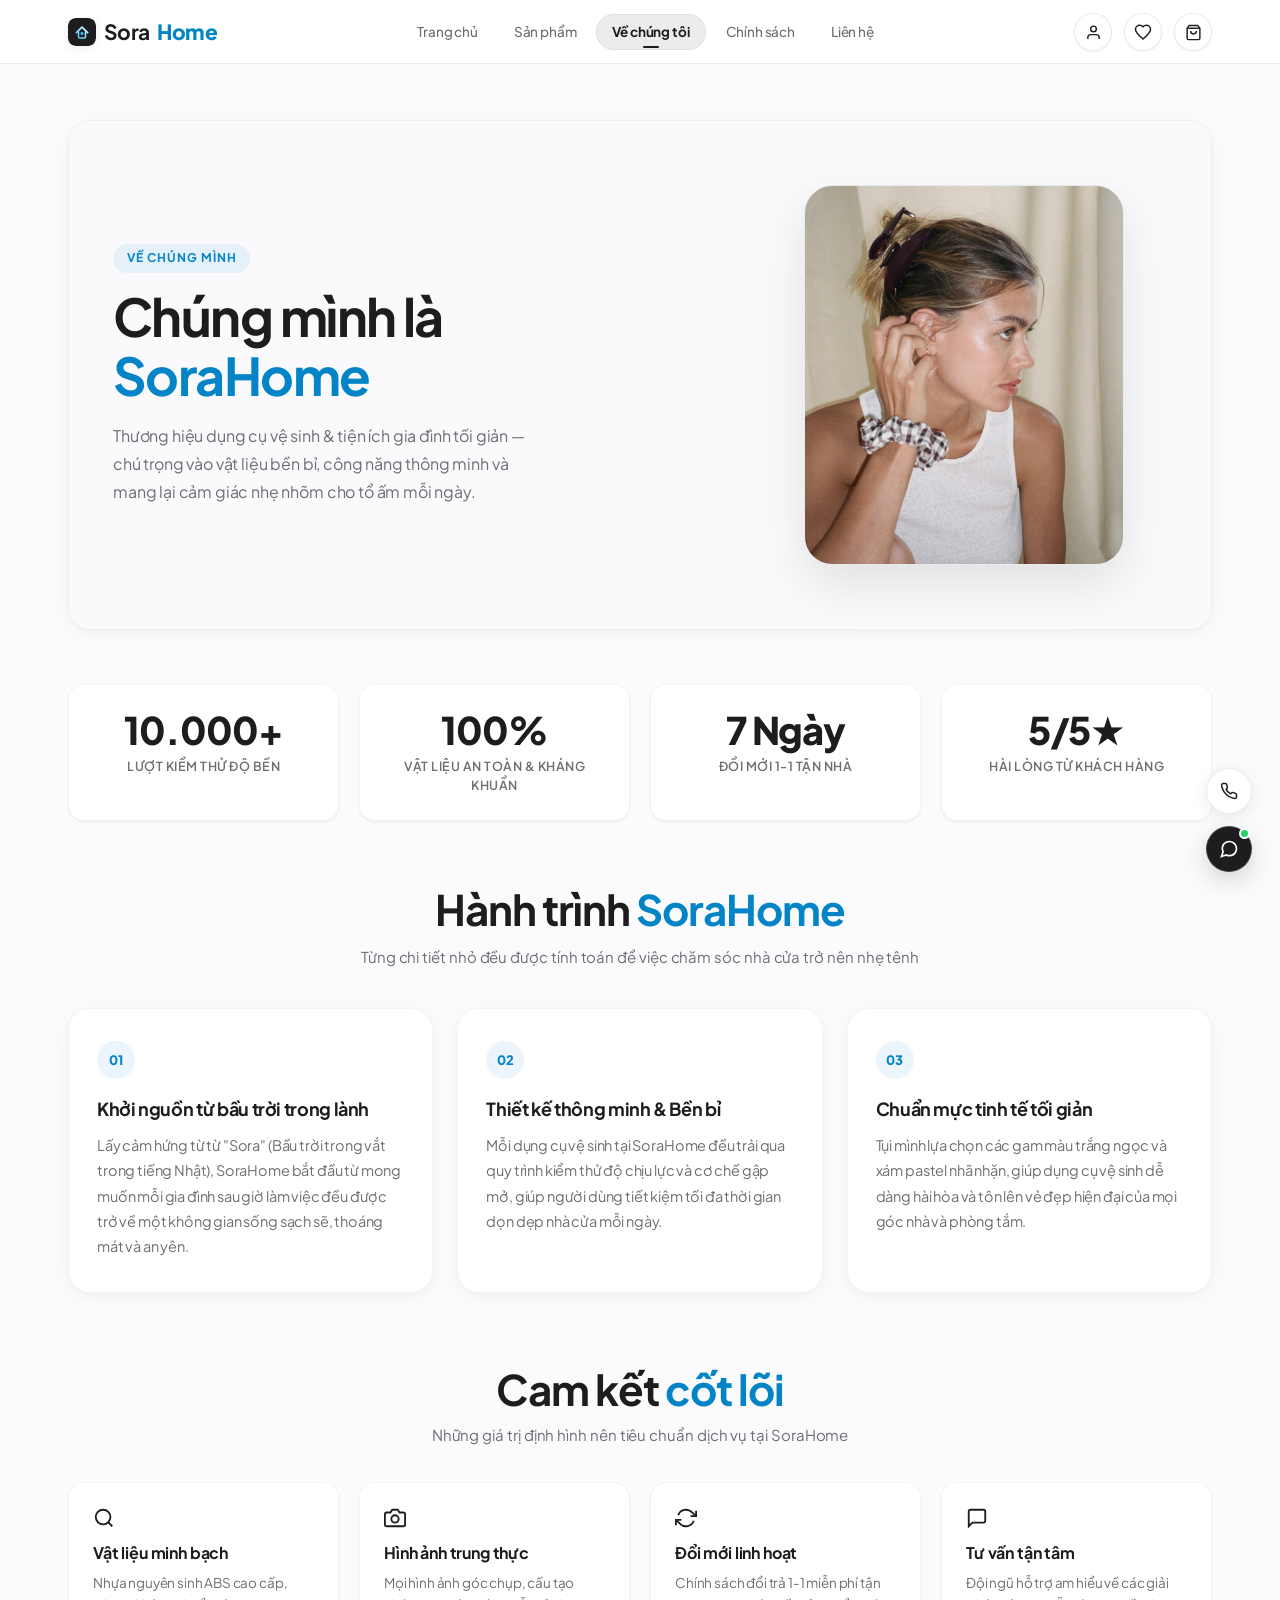
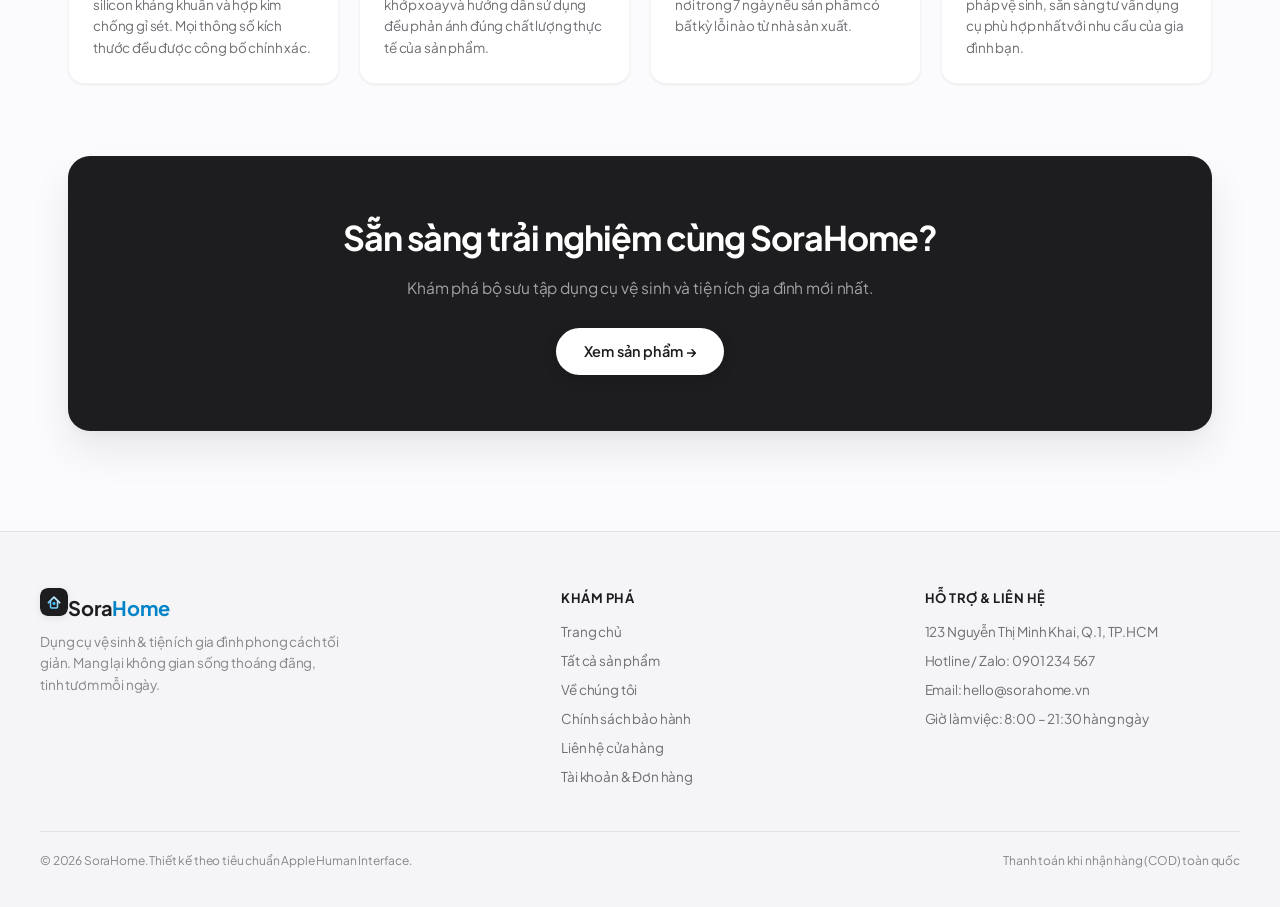
==== about.html @ ee48d693 "feat: rebrand website to SoraHome with clean sky blue accent, modern minimalist home logo, and updat" ====
<!DOCTYPE html>
<html lang="vi">
<head>
  <meta charset="UTF-8"/>
  <meta name="viewport" content="width=device-width, initial-scale=1.0"/>
  <title>Về chúng tôi — SoraHome</title>
  <meta name="description" content="Câu chuyện và triết lý thiết kế của SoraHome — Dụng cụ vệ sinh & Tiện ích nhà cửa tối giản."/>
  <link rel="icon" type="image/svg+xml" href="favicon.svg"/>
  <meta name="theme-color" content="#38BDF8"/>
  <meta property="og:title" content="Câu chuyện SoraHome — Không gian trong lành, tinh tươm từng góc nhỏ"/>
  <meta property="og:description" content="Khám phá triết lý thiết kế dụng cụ vệ sinh nhà cửa tối giản chuẩn phong cách Nhật Bản của SoraHome."/>
  <meta property="og:image" content="favicon.svg"/>
  <link rel="stylesheet" href="style.css?v=25"/>
</head>
<body>

<div id="site-header"></div>

<div class="page">
  <!-- Hero about with Apple Reveal -->
  <div class="about-hero scroll-reveal">
    <div class="scroll-reveal-left delay-1">
      <div style="display:inline-block; font-size:12px; font-weight:700; text-transform:uppercase; letter-spacing:0.08em; color:var(--accent-rose); background:var(--accent-rose-soft); padding:5px 14px; border-radius:999px; margin-bottom:14px;">
        Về chúng mình
      </div>
      <div style="font-size:clamp(32px,5vw,52px); font-weight:700; line-height:1.15; letter-spacing:-0.03em; margin-bottom:16px; color:var(--apple-black);">
        Chúng mình là<br/><span style="color:var(--accent-rose);">SoraHome</span>
      </div>
      <p style="font-size:16px; line-height:1.75; color:var(--apple-secondary); max-width:440px;">
        Thương hiệu dụng cụ vệ sinh & tiện ích gia đình tối giản — chú trọng vào vật liệu bền bỉ, công năng thông minh và mang lại cảm giác nhẹ nhõm cho tổ ấm mỗi ngày.
      </p>
    </div>
    <div class="about-visual scroll-reveal-right delay-2" style="text-align:center;">
      <div style="width: 320px; max-width: 100%; height: 380px; margin: 0 auto; border-radius: 28px; overflow: hidden; box-shadow: 0 20px 50px rgba(0,0,0,0.1); border: 1px solid rgba(0,0,0,0.06);">
        <img src="images/lifestyle/about-atelier-muse.jpg" alt="Không gian sống tinh tươm cùng SoraHome" style="width:100%; height:100%; object-fit:cover; display:block;"/>
      </div>
    </div>
  </div>

  <!-- Interactive Apple Stats Strip -->
  <div class="stats-strip">
    <div class="stat-item-box scroll-reveal delay-1">
      <div class="stat-item-number" data-counter="10000" data-suffix="+">0</div>
      <div class="stat-item-label">Lượt kiểm thử độ bền</div>
    </div>
    <div class="stat-item-box scroll-reveal delay-2">
      <div class="stat-item-number" data-counter="100" data-suffix="%">0</div>
      <div class="stat-item-label">Vật liệu an toàn & kháng khuẩn</div>
    </div>
    <div class="stat-item-box scroll-reveal delay-3">
      <div class="stat-item-number" data-counter="7" data-suffix=" Ngày">0</div>
      <div class="stat-item-label">Đổi mới 1-1 tận nhà</div>
    </div>
    <div class="stat-item-box scroll-reveal delay-4">
      <div class="stat-item-number" data-counter="5" data-suffix="/5★">0</div>
      <div class="stat-item-label">Hài lòng từ khách hàng</div>
    </div>
  </div>

  <!-- Story Chapters -->
  <div style="margin-bottom:72px;">
    <div class="scroll-reveal" style="text-align:center; max-width:600px; margin:0 auto 40px;">
      <h2 class="section-title" style="margin-bottom:12px;">Hành trình <em>SoraHome</em></h2>
      <p class="section-sub">Từng chi tiết nhỏ đều được tính toán để việc chăm sóc nhà cửa trở nên nhẹ tênh</p>
    </div>

    <div style="display:grid; grid-template-columns:repeat(auto-fit, minmax(290px, 1fr)); gap:24px;">
      <!-- Chapter 01 -->
      <div class="story-chapter-card scroll-reveal delay-1">
        <div class="story-chapter-num">01</div>
        <h3 style="font-size:18px; font-weight:700; color:var(--apple-black); margin-bottom:10px; letter-spacing:-0.02em;">Khởi nguồn từ bầu trời trong lành</h3>
        <p style="font-size:14.5px; line-height:1.75; color:var(--apple-secondary); margin:0;">
          Lấy cảm hứng từ từ "Sora" (Bầu trời trong vắt trong tiếng Nhật), SoraHome bắt đầu từ mong muốn mỗi gia đình sau giờ làm việc đều được trở về một không gian sống sạch sẽ, thoáng mát và an yên.
        </p>
      </div>

      <!-- Chapter 02 -->
      <div class="story-chapter-card scroll-reveal delay-2">
        <div class="story-chapter-num">02</div>
        <h3 style="font-size:18px; font-weight:700; color:var(--apple-black); margin-bottom:10px; letter-spacing:-0.02em;">Thiết kế thông minh & Bền bỉ</h3>
        <p style="font-size:14.5px; line-height:1.75; color:var(--apple-secondary); margin:0;">
          Mỗi dụng cụ vệ sinh tại SoraHome đều trải qua quy trình kiểm thử độ chịu lực và cơ chế gập mở, giúp người dùng tiết kiệm tối đa thời gian dọn dẹp nhà cửa mỗi ngày.
        </p>
      </div>

      <!-- Chapter 03 -->
      <div class="story-chapter-card scroll-reveal delay-3">
        <div class="story-chapter-num">03</div>
        <h3 style="font-size:18px; font-weight:700; color:var(--apple-black); margin-bottom:10px; letter-spacing:-0.02em;">Chuẩn mực tinh tế tối giản</h3>
        <p style="font-size:14.5px; line-height:1.75; color:var(--apple-secondary); margin:0;">
          Tụi mình lựa chọn các gam màu trắng ngọc và xám pastel nhã nhặn, giúp dụng cụ vệ sinh dễ dàng hài hòa và tôn lên vẻ đẹp hiện đại của mọi góc nhà và phòng tắm.
        </p>
      </div>
    </div>
  </div>

  <!-- Values (Clean Minimalist Icons with Apple Reveal) -->
  <div style="margin-bottom:72px;">
    <div class="scroll-reveal" style="text-align:center; max-width:600px; margin:0 auto 36px;">
      <h2 class="section-title" style="margin-bottom:10px;">Cam kết <em>cốt lõi</em></h2>
      <p class="section-sub">Những giá trị định hình nên tiêu chuẩn dịch vụ tại SoraHome</p>
    </div>

    <div class="value-cards">
      <div class="value-card scroll-reveal delay-1">
        <div class="value-icon">
          <svg viewBox="0 0 24 24" width="22" height="22" fill="none" stroke="currentColor" stroke-width="2"><circle cx="11" cy="11" r="8"/><line x1="21" y1="21" x2="16.65" y2="16.65"/></svg>
        </div>
        <div class="value-title">Vật liệu minh bạch</div>
        <div class="value-desc">Nhựa nguyên sinh ABS cao cấp, silicon kháng khuẩn và hợp kim chống gỉ sét. Mọi thông số kích thước đều được công bố chính xác.</div>
      </div>
      <div class="value-card scroll-reveal delay-2">
        <div class="value-icon">
          <svg viewBox="0 0 24 24" width="22" height="22" fill="none" stroke="currentColor" stroke-width="2"><path d="M23 19a2 2 0 0 1-2 2H3a2 2 0 0 1-2-2V8a2 2 0 0 1 2-2h4l2-3h6l2 3h4a2 2 0 0 1 2 2z"/><circle cx="12" cy="13" r="4"/></svg>
        </div>
        <div class="value-title">Hình ảnh trung thực</div>
        <div class="value-desc">Mọi hình ảnh góc chụp, cấu tạo khớp xoay và hướng dẫn sử dụng đều phản ánh đúng chất lượng thực tế của sản phẩm.</div>
      </div>
      <div class="value-card scroll-reveal delay-3">
        <div class="value-icon">
          <svg viewBox="0 0 24 24" width="22" height="22" fill="none" stroke="currentColor" stroke-width="2"><polyline points="23 4 23 10 17 10"/><polyline points="1 20 1 14 7 14"/><path d="M3.51 9a9 9 0 0 1 14.85-3.36L23 10M1 14l4.64 4.36A9 9 0 0 0 20.49 15"/></svg>
        </div>
        <div class="value-title">Đổi mới linh hoạt</div>
        <div class="value-desc">Chính sách đổi trả 1-1 miễn phí tận nơi trong 7 ngày nếu sản phẩm có bất kỳ lỗi nào từ nhà sản xuất.</div>
      </div>
      <div class="value-card scroll-reveal delay-4">
        <div class="value-icon">
          <svg viewBox="0 0 24 24" width="22" height="22" fill="none" stroke="currentColor" stroke-width="2"><path d="M21 15a2 2 0 0 1-2 2H7l-4 4V5a2 2 0 0 1 2-2h14a2 2 0 0 1 2 2z"/></svg>
        </div>
        <div class="value-title">Tư vấn tận tâm</div>
        <div class="value-desc">Đội ngũ hỗ trợ am hiểu về các giải pháp vệ sinh, sẵn sàng tư vấn dụng cụ phù hợp nhất với nhu cầu của gia đình bạn.</div>
      </div>
    </div>
  </div>

  <!-- CTA with Scroll Reveal -->
  <div class="scroll-reveal" style="background:var(--apple-black); border-radius:var(--radius-lg); padding:56px 40px; text-align:center; box-shadow:var(--shadow-hover);">
    <h2 style="font-size:clamp(22px,3.5vw,34px); font-weight:700; color:#fff; letter-spacing:-0.03em; margin-bottom:12px;">Sẵn sàng trải nghiệm cùng SoraHome?</h2>
    <p style="color:#a1a1a6; font-size:15.5px; margin-bottom:28px;">Khám phá bộ sưu tập dụng cụ vệ sinh và tiện ích gia đình mới nhất.</p>
    <a href="products.html" class="btn-primary" style="background:#ffffff; color:#1d1d1f; display:inline-block; font-weight:600; padding:12px 28px;">Xem sản phẩm →</a>
  </div>
</div>

<div id="site-footer"></div>
<div class="toast-container"></div>

<script src="products.js?v=25"></script>
<script src="cart.js?v=25"></script>
<script src="main.js?v=25"></script>
<script>
  renderHeader();
  renderFooter();
</script>
</body>
</html>
---- style.css ----
/* style.css — Nếp Tóc | Nâng cấp theo chuẩn Apple Design (WWDC Fluid Interfaces) */

/* ── Typography & System Fonts ── */
@import url('https://fonts.googleapis.com/css2?family=Plus+Jakarta+Sans:wght@400;500;600;700;800&display=swap');

/* ── Reset & Apple Base ── */
*, *::before, *::after {
  box-sizing: border-box;
  margin: 0;
  padding: 0;
  -webkit-font-smoothing: antialiased;
  -moz-osx-font-smoothing: grayscale;
}

html {
  scroll-behavior: smooth;
  font-size: 16px;
}

body {
  font-family: -apple-system, BlinkMacSystemFont, "SF Pro Text", "SF Pro Display", "Plus Jakarta Sans", "Helvetica Neue", sans-serif;
  background-color: #fbfbfd;
  color: #1d1d1f;
  min-height: 100vh;
  line-height: 1.55;
  letter-spacing: -0.01em;
  overflow-x: hidden;
}

img, svg {
  display: block;
  max-width: 100%;
}

a {
  text-decoration: none;
  color: inherit;
  transition: opacity 0.2s cubic-bezier(0.2, 0.8, 0.2, 1);
}

ul { list-style: none; }

button {
  cursor: pointer;
  border: none;
  background: none;
  font-family: inherit;
  outline: none;
}

/* ── Apple Design Variables ── */
:root {
  --apple-black: #1d1d1f;
  --apple-secondary: #6e6e73;
  --apple-tertiary: #86868b;
  --apple-bg: #fbfbfd;
  --apple-surface: #ffffff;
  --apple-surface-secondary: #f5f5f7;
  --apple-border: rgba(0, 0, 0, 0.08);
  --apple-border-light: rgba(0, 0, 0, 0.04);
  
  /* Brand Accent: SoraHome Sky Blue & Fresh Living */
  --accent-rose: #0284c7;
  --accent-rose-hover: #0369a1;
  --accent-rose-soft: rgba(2, 132, 199, 0.08);
  --accent-rose-border: rgba(2, 132, 199, 0.2);
  --accent-amber: #e67700;
  --accent-blue: #0071e3;

  /* Apple Squircle Radii */
  --radius-sm: 10px;
  --radius-md: 16px;
  --radius-lg: 22px;
  --radius-pill: 9999px;

  /* Layered Shadows (Diffuse + Contact) */
  --shadow-subtle: 0 1px 3px rgba(0,0,0,0.03), 0 1px 2px rgba(0,0,0,0.04);
  --shadow-card: 0 4px 16px rgba(0,0,0,0.04), 0 1px 2px rgba(0,0,0,0.03);
  --shadow-hover: 0 20px 40px rgba(0,0,0,0.08), 0 4px 8px rgba(0,0,0,0.03);
  --shadow-modal: 0 30px 60px rgba(0,0,0,0.18), 0 10px 20px rgba(0,0,0,0.08);

  /* Apple Fluid Motion Springs */
  --spring-snappy: cubic-bezier(0.2, 0.8, 0.2, 1);
  --spring-bounce: cubic-bezier(0.16, 1, 0.3, 1);
  --spring-quick: 180ms cubic-bezier(0.2, 0.8, 0.2, 1);
}

/* ── Principle 1: Zero-Latency Physical Feedback ── */
button:active,
.btn-primary:active,
.btn-add:active,
.btn-outline:active,
.cart-btn:active,
.product-card:active {
  transform: scale(0.975) !important;
  transition: transform 90ms ease-out !important;
}

/* ── Principle 12: Translucent Materials (Frosted Glass) ── */
.topbar {
  background: var(--apple-black);
  color: #f5f5f7;
  text-align: center;
  padding: 9px 16px;
  font-size: 12.5px;
  font-weight: 500;
  letter-spacing: 0.01em;
  display: flex;
  align-items: center;
  justify-content: center;
  gap: 8px;
}

#site-header {
  min-height: 64px;
}

#app-header,
header {
  position: fixed;
  top: 0;
  left: 0;
  right: 0;
  width: 100%;
  height: 64px;
  z-index: 9999;
  background: rgba(255, 255, 255, 0.88);
  backdrop-filter: blur(20px) saturate(180%);
  -webkit-backdrop-filter: blur(20px) saturate(180%);
  border-bottom: 0.5px solid var(--apple-border);
  transition: background 0.3s ease, box-shadow 0.3s ease;
}

.nav-inner {
  max-width: 1200px;
  margin: 0 auto;
  padding: 0 28px;
  height: 64px;
  display: flex;
  align-items: center;
  justify-content: space-between;
  gap: 24px;
}

.logo {
  font-size: 21px;
  font-weight: 700;
  color: var(--apple-black);
  letter-spacing: -0.03em;
  display: flex;
  align-items: center;
  gap: 8px;
  text-decoration: none;
}

.brand-logo-img {
  width: 28px;
  height: 28px;
  border-radius: 8px;
  display: inline-block;
  flex-shrink: 0;
  box-shadow: 0 2px 8px rgba(0, 0, 0, 0.08);
  transition: transform 0.3s cubic-bezier(0.16, 1, 0.3, 1);
}

.logo:hover .brand-logo-img {
  transform: scale(1.06);
}

.logo span {
  color: var(--accent-rose);
  font-weight: 800;
}

nav {
  display: flex;
  align-items: center;
  gap: 4px;
}

nav a {
  position: relative;
  font-size: 13.5px;
  font-weight: 500;
  padding: 8px 16px;
  border-radius: var(--radius-pill);
  color: var(--apple-secondary);
  text-decoration: none;
  transition: all 0.2s var(--spring-snappy);
}

nav a:hover {
  color: var(--apple-black);
  background: rgba(0, 0, 0, 0.04);
}

nav a.active {
  color: var(--apple-black);
  font-weight: 700;
  background: rgba(0, 0, 0, 0.075);
  box-shadow: inset 0 0 0 1px rgba(0, 0, 0, 0.06);
}

nav a.active::after {
  content: '';
  position: absolute;
  bottom: 2px;
  left: 50%;
  transform: translateX(-50%);
  width: 16px;
  height: 2.5px;
  background: var(--apple-black);
  border-radius: 999px;
}

.nav-actions {
  display: flex;
  align-items: center;
  gap: 12px;
}

.cart-btn {
  position: relative;
  display: inline-flex;
  align-items: center;
  justify-content: center;
  width: 38px;
  height: 38px;
  background: var(--apple-surface);
  border: 1px solid var(--apple-border);
  border-radius: 50%;
  color: var(--apple-black);
  box-shadow: var(--shadow-subtle);
  transition: transform 0.2s var(--spring-snappy), box-shadow 0.2s var(--spring-snappy), border-color 0.2s ease;
  cursor: pointer;
  padding: 0;
}

.cart-btn:hover {
  border-color: rgba(0, 0, 0, 0.2);
  transform: scale(1.05);
  box-shadow: 0 4px 12px rgba(0,0,0,0.06);
}

.cart-btn svg {
  width: 17px;
  height: 17px;
  color: var(--apple-black);
}

#cart-badge {
  position: absolute;
  top: -4px;
  right: -4px;
  background: var(--accent-rose);
  color: #fff;
  font-size: 10.5px;
  font-weight: 700;
  min-width: 18px;
  height: 18px;
  border-radius: var(--radius-pill);
  display: none;
  align-items: center;
  justify-content: center;
  border: 2px solid #fff;
  box-shadow: 0 2px 4px rgba(214, 51, 108, 0.3);
}

@keyframes cartBump {
  0% { transform: scale(1); }
  30% { transform: scale(1.14); }
  60% { transform: scale(0.96); }
  100% { transform: scale(1); }
}

.cart-btn.cart-bump {
  animation: cartBump 0.38s cubic-bezier(0.34, 1.56, 0.64, 1);
}

/* Mobile Nav Toggle */
.nav-toggle {
  display: none;
  width: 36px;
  height: 36px;
  border-radius: 50%;
  background: rgba(0, 0, 0, 0.04);
  align-items: center;
  justify-content: center;
  flex-direction: column;
  gap: 4.5px;
  transition: background 0.2s ease;
}

.nav-toggle span {
  display: block;
  width: 16px;
  height: 1.5px;
  background: var(--apple-black);
  border-radius: 2px;
  transition: transform 0.25s var(--spring-snappy), opacity 0.2s ease;
}

/* ── Principle 15: Optical Sizing & Hierarchy ── */
.page {
  max-width: 1200px;
  margin: 0 auto;
  padding: 56px 28px 100px;
}

.page-sm {
  max-width: 780px;
  margin: 0 auto;
  padding: 56px 24px 100px;
}

.section-title {
  font-size: clamp(28px, 4.2vw, 42px);
  font-weight: 700;
  line-height: 1.15;
  letter-spacing: -0.025em;
  color: var(--apple-black);
}

.section-title em {
  color: var(--accent-rose);
  font-style: normal;
}

.section-sub {
  color: var(--apple-secondary);
  font-size: 15px;
  margin-top: 8px;
  letter-spacing: -0.005em;
}

/* ── Hero Section (Refined Apple Showcase) ── */
.hero {
  display: grid;
  grid-template-columns: 1.1fr 0.9fr;
  gap: 48px;
  align-items: center;
  min-height: 500px;
  padding: 64px 28px;
  max-width: 1200px;
  margin: 0 auto;
}

.hero-eyebrow {
  display: inline-flex;
  align-items: center;
  gap: 6px;
  background: var(--accent-rose-soft);
  color: var(--accent-rose);
  border: 1px solid var(--accent-rose-border);
  border-radius: var(--radius-pill);
  padding: 5px 14px;
  font-size: 12.5px;
  font-weight: 600;
  letter-spacing: 0.01em;
  margin-bottom: 22px;
}

.hero-title {
  font-size: clamp(38px, 5.5vw, 62px);
  font-weight: 800;
  line-height: 1.08;
  letter-spacing: -0.035em;
  color: var(--apple-black);
  margin-bottom: 20px;
}

.hero-title em {
  color: var(--accent-rose);
  font-style: normal;
}

.hero-desc {
  font-size: 17px;
  color: var(--apple-secondary);
  line-height: 1.6;
  margin-bottom: 36px;
  max-width: 440px;
  letter-spacing: -0.01em;
}

.hero-cta {
  display: flex;
  gap: 14px;
  flex-wrap: wrap;
}

.btn-primary {
  background: var(--apple-black);
  color: #ffffff;
  border-radius: var(--radius-pill);
  padding: 13px 28px;
  font-weight: 600;
  font-size: 14.5px;
  display: inline-flex;
  align-items: center;
  justify-content: center;
  box-shadow: 0 4px 14px rgba(0, 0, 0, 0.15);
  transition: transform 0.2s var(--spring-snappy), background 0.2s ease, box-shadow 0.2s ease;
}

.btn-primary:hover {
  background: #333336;
  box-shadow: 0 6px 20px rgba(0, 0, 0, 0.22);
}

.btn-outline {
  background: rgba(0, 0, 0, 0.04);
  color: var(--apple-black);
  border-radius: var(--radius-pill);
  padding: 13px 28px;
  font-weight: 600;
  font-size: 14.5px;
  display: inline-flex;
  align-items: center;
  justify-content: center;
  border: 1px solid var(--apple-border);
  transition: transform 0.2s var(--spring-snappy), background 0.2s ease, border-color 0.2s ease;
}

.btn-outline:hover {
  background: rgba(0, 0, 0, 0.08);
  border-color: rgba(0, 0, 0, 0.15);
}

/* Hero Editorial Campaign Visual (Parisian Atelier Style) */
.hero-visual {
  position: relative;
  display: flex;
  align-items: center;
  justify-content: center;
  min-height: 480px;
}

.hero-campaign-card {
  position: relative;
  width: 380px;
  max-width: 100%;
  height: 480px;
  border-radius: 28px;
  overflow: hidden;
  box-shadow: 0 24px 60px rgba(0, 0, 0, 0.12), 0 4px 16px rgba(0, 0, 0, 0.04);
  border: 1px solid rgba(0, 0, 0, 0.06);
  background: #f5f5f7;
  transition: transform 0.6s cubic-bezier(0.16, 1, 0.3, 1), box-shadow 0.6s cubic-bezier(0.16, 1, 0.3, 1);
}

.hero-campaign-card:hover {
  transform: translateY(-4px) scale(1.01);
  box-shadow: 0 32px 72px rgba(0, 0, 0, 0.16), 0 6px 20px rgba(0, 0, 0, 0.06);
}

.hero-campaign-img {
  width: 100%;
  height: 100%;
  object-fit: cover;
  object-position: center 20%;
  display: block;
}

.hero-campaign-overlay {
  position: absolute;
  inset: 0;
  display: flex;
  flex-direction: column;
  justify-content: space-between;
  padding: 22px;
  background: linear-gradient(180deg, rgba(0,0,0,0.18) 0%, rgba(0,0,0,0) 45%, rgba(0,0,0,0.48) 100%);
  pointer-events: none;
}

.hero-campaign-tag {
  align-self: flex-start;
  display: inline-flex;
  align-items: center;
  gap: 7px;
  padding: 7px 15px;
  border-radius: 9999px;
  background: rgba(255, 255, 255, 0.92);
  backdrop-filter: blur(16px);
  -webkit-backdrop-filter: blur(16px);
  color: #1d1d1f;
  font-size: 11.5px;
  font-weight: 700;
  letter-spacing: 0.04em;
  text-transform: uppercase;
  border: 0.5px solid rgba(255, 255, 255, 0.6);
  box-shadow: 0 4px 14px rgba(0, 0, 0, 0.08);
}

.hero-tag-dot {
  width: 6px;
  height: 6px;
  border-radius: 50%;
  background: #d6336c;
  display: inline-block;
}

.hero-campaign-caption {
  background: rgba(255, 255, 255, 0.94);
  backdrop-filter: blur(20px);
  -webkit-backdrop-filter: blur(20px);
  border-radius: 18px;
  padding: 14px 18px;
  border: 0.5px solid rgba(255, 255, 255, 0.8);
  box-shadow: 0 8px 24px rgba(0, 0, 0, 0.1);
  display: flex;
  flex-direction: column;
  gap: 2px;
}

.hero-campaign-caption strong {
  font-size: 14px;
  font-weight: 700;
  color: #1d1d1f;
  letter-spacing: -0.01em;
}

.hero-campaign-caption span {
  font-size: 12px;
  color: #6e6e73;
}

/* ── Stats Bar (Minimalist Apple Metric Row) ── */
.stats-bar {
  background: var(--apple-surface);
  border-top: 0.5px solid var(--apple-border);
  border-bottom: 0.5px solid var(--apple-border);
  padding: 24px 28px;
}

.stats-inner {
  max-width: 1200px;
  margin: 0 auto;
  display: flex;
  justify-content: space-around;
  gap: 20px;
  flex-wrap: wrap;
}

.stat-item {
  text-align: center;
}

.stat-num {
  font-size: 26px;
  font-weight: 700;
  letter-spacing: -0.03em;
  color: var(--apple-black);
}

.stat-label {
  font-size: 12.5px;
  color: var(--apple-tertiary);
  margin-top: 2px;
  font-weight: 500;
}

/* ── Featured Header ── */
.featured {
  max-width: 1200px;
  margin: 0 auto;
  padding: 64px 28px;
}

.featured-header {
  display: flex;
  align-items: flex-end;
  justify-content: space-between;
  margin-bottom: 36px;
  gap: 16px;
}

.see-all-link {
  font-weight: 600;
  color: var(--accent-rose);
  font-size: 14px;
  display: inline-flex;
  align-items: center;
  gap: 4px;
}

.see-all-link:hover {
  opacity: 0.8;
}

/* ── Product Grid (Refined Apple Product Cards) ── */
.product-grid {
  display: grid;
  grid-template-columns: repeat(auto-fill, minmax(260px, 1fr));
  gap: 24px;
}

.product-card {
  border-radius: var(--radius-lg);
  background: var(--apple-surface);
  border: 1px solid var(--apple-border-light);
  box-shadow: var(--shadow-card);
  overflow: hidden;
  display: flex;
  flex-direction: column;
  cursor: pointer;
  text-decoration: none;
  color: inherit;
  -webkit-tap-highlight-color: transparent;
  transition: transform 0.3s var(--spring-snappy), box-shadow 0.3s var(--spring-snappy), border-color 0.3s ease;
}

.product-card:hover {
  transform: translateY(-5px);
  box-shadow: var(--shadow-hover);
  border-color: rgba(0, 0, 0, 0.08);
}

.product-card-img {
  height: 220px;
  display: flex;
  align-items: center;
  justify-content: center;
  position: relative;
  background-color: #fafafc;
  overflow: hidden;
}

.product-tag {
  position: absolute;
  top: 14px;
  left: 14px;
  background: rgba(255, 255, 255, 0.9);
  backdrop-filter: blur(10px);
  color: var(--accent-rose);
  font-size: 11px;
  font-weight: 700;
  padding: 4px 10px;
  border-radius: var(--radius-pill);
  border: 0.5px solid var(--accent-rose-border);
  letter-spacing: 0.02em;
}

.product-tag.yellow {
  color: var(--accent-amber);
  border-color: rgba(230, 119, 0, 0.2);
}

.product-info {
  padding: 20px 20px 14px;
  flex: 1;
  display: flex;
  flex-direction: column;
  gap: 6px;
}

.product-category {
  font-size: 11px;
  font-weight: 600;
  color: var(--apple-tertiary);
  text-transform: uppercase;
  letter-spacing: 0.04em;
}

.product-name {
  font-size: 16px;
  font-weight: 700;
  line-height: 1.3;
  color: var(--apple-black);
  letter-spacing: -0.015em;
}

.product-rating {
  display: flex;
  align-items: center;
  gap: 4px;
  font-size: 12.5px;
  color: var(--apple-tertiary);
  margin-top: 2px;
}

.product-rating .stars {
  color: #ff9f0a;
  font-size: 13px;
}

.product-price-row {
  display: flex;
  align-items: baseline;
  gap: 8px;
  margin-top: 10px;
}

.product-price {
  font-size: 17.5px;
  font-weight: 700;
  color: var(--apple-black);
  letter-spacing: -0.02em;
}

.product-original {
  font-size: 13px;
  color: var(--apple-tertiary);
  text-decoration: line-through;
}

.btn-add {
  margin: 0 16px 16px;
  background: var(--apple-surface-secondary);
  color: var(--apple-black);
  border-radius: var(--radius-pill);
  padding: 10px 16px;
  font-weight: 600;
  font-size: 13px;
  border: 1px solid var(--apple-border);
  transition: background 0.2s var(--spring-snappy), color 0.2s ease, border-color 0.2s ease;
  text-align: center;
}

.btn-add:hover {
  background: var(--apple-black);
  color: #ffffff;
  border-color: var(--apple-black);
}

/* ── Filter Bar (Pill Segmented Controls) ── */
.filter-bar {
  display: inline-flex;
  background: rgba(0, 0, 0, 0.04);
  padding: 4px;
  border-radius: var(--radius-pill);
  gap: 4px;
  margin-bottom: 36px;
}

.filter-btn {
  padding: 8px 18px;
  border-radius: var(--radius-pill);
  font-weight: 500;
  font-size: 13.5px;
  color: var(--apple-secondary);
  background: transparent;
  transition: all 0.2s var(--spring-snappy);
}

.filter-btn:hover {
  color: var(--apple-black);
}

.filter-btn.active {
  background: var(--apple-surface);
  color: var(--apple-black);
  font-weight: 700;
  box-shadow: 0 2px 8px rgba(0, 0, 0, 0.08);
}

/* ── Product Detail Layout ── */
.detail-layout {
  display: grid;
  grid-template-columns: 1fr 1fr;
  gap: 56px;
  align-items: start;
}

.detail-visual {
  border-radius: var(--radius-lg);
  background: #fafafc;
  border: 1px solid var(--apple-border-light);
  height: 460px;
  display: flex;
  align-items: center;
  justify-content: center;
  position: relative;
  overflow: hidden;
  box-shadow: var(--shadow-card);
}

.detail-tag {
  position: absolute;
  top: 18px;
  left: 18px;
  background: rgba(255, 255, 255, 0.9);
  backdrop-filter: blur(10px);
  color: var(--accent-rose);
  font-size: 12px;
  font-weight: 700;
  padding: 5px 14px;
  border-radius: var(--radius-pill);
  border: 0.5px solid var(--accent-rose-border);
}

.breadcrumb {
  font-size: 13px;
  color: var(--apple-tertiary);
  margin-bottom: 20px;
}

.breadcrumb a {
  color: var(--apple-secondary);
  text-decoration: none;
  transition: color 0.15s ease;
}

.breadcrumb a:hover {
  color: var(--apple-black);
}

/* ==========================================================================
   Apple-Style Slender Circular Back Button (.btn-back)
   ========================================================================== */
.btn-back {
  display: inline-flex;
  align-items: center;
  justify-content: center;
  width: 38px;
  height: 38px;
  padding: 0;
  border-radius: 50%;
  color: var(--apple-secondary);
  background: rgba(255, 255, 255, 0.85);
  backdrop-filter: blur(20px) saturate(180%);
  -webkit-backdrop-filter: blur(20px) saturate(180%);
  border: 1px solid var(--apple-border);
  cursor: pointer;
  text-decoration: none;
  transition: all 0.25s var(--spring-snappy);
  box-shadow: 0 1px 3px rgba(0, 0, 0, 0.04);
  user-select: none;
  flex-shrink: 0;
}

.btn-back svg {
  width: 17px;
  height: 17px;
  stroke: currentColor;
  stroke-width: 1.8;
  transition: transform 0.25s var(--spring-snappy);
}

.btn-back:hover {
  background: #ffffff;
  color: var(--apple-black);
  border-color: rgba(0, 0, 0, 0.2);
  box-shadow: 0 4px 12px rgba(0, 0, 0, 0.08);
  transform: translateX(-2px) scale(1.04);
}

.btn-back:hover svg {
  transform: translateX(-2px);
}

.btn-back:active {
  transform: scale(0.92);
}

.product-nav-bar {
  display: flex;
  align-items: center;
  justify-content: space-between;
  gap: 16px;
  margin-bottom: 24px;
  flex-wrap: wrap;
}

.product-nav-bar .breadcrumb {
  margin-bottom: 0;
}

/* Floating Back Button (Circular Glass Icon) */
.floating-back-btn {
  position: fixed;
  bottom: 24px;
  left: 24px;
  z-index: 990;
  display: inline-flex;
  align-items: center;
  justify-content: center;
  width: 44px;
  height: 44px;
  padding: 0;
  border-radius: 50%;
  color: var(--apple-black);
  background: rgba(255, 255, 255, 0.92);
  backdrop-filter: blur(20px) saturate(180%);
  -webkit-backdrop-filter: blur(20px) saturate(180%);
  border: 1px solid var(--apple-border);
  box-shadow: 0 8px 24px rgba(0, 0, 0, 0.12);
  cursor: pointer;
  text-decoration: none;
  transition: all 0.3s var(--spring-snappy);
  opacity: 0;
  pointer-events: none;
  transform: translateY(12px);
}

.floating-back-btn.visible {
  opacity: 1;
  pointer-events: auto;
  transform: translateY(0);
}

.floating-back-btn svg {
  width: 18px;
  height: 18px;
  stroke: currentColor;
  stroke-width: 1.8;
  transition: transform 0.25s var(--spring-snappy);
}

.floating-back-btn:hover {
  background: #ffffff;
  box-shadow: 0 12px 32px rgba(0, 0, 0, 0.16);
  transform: translateY(-2px) scale(1.05);
}

.floating-back-btn:hover svg {
  transform: translateX(-2px);
}

.floating-back-btn:active {
  transform: scale(0.92);
}

@media (max-width: 768px) {
  .floating-back-btn {
    bottom: 84px; /* Above mobile sticky ATC bar */
    left: 16px;
    width: 40px;
    height: 40px;
  }
}

/* Image Zoom Lightbox & Real Product Photography */
.detail-visual {
  position: relative;
  cursor: zoom-in;
}

.detail-visual img {
  width: 100%;
  height: 100%;
  object-fit: contain;
  padding: 16px;
  box-sizing: border-box;
  border-radius: inherit;
  display: block;
}

.product-real-img {
  width: 100%;
  height: 100%;
  object-fit: contain;
  padding: 12px;
  box-sizing: border-box;
  border-radius: inherit;
  display: block;
}

.visual-zoom-badge {
  position: absolute;
  bottom: 14px;
  right: 14px;
  display: inline-flex;
  align-items: center;
  gap: 6px;
  padding: 6px 12px;
  font-size: 11.5px;
  font-weight: 600;
  color: var(--apple-secondary);
  background: rgba(255, 255, 255, 0.88);
  backdrop-filter: blur(12px);
  -webkit-backdrop-filter: blur(12px);
  border: 1px solid var(--apple-border);
  border-radius: 980px;
  box-shadow: 0 2px 8px rgba(0,0,0,0.06);
  pointer-events: none;
  transition: all 0.2s ease;
}

.detail-visual:hover .visual-zoom-badge {
  color: var(--apple-black);
  background: #ffffff;
  box-shadow: 0 4px 12px rgba(0,0,0,0.1);
  transform: scale(1.03);
}

.image-lightbox {
  position: fixed;
  inset: 0;
  z-index: 10000;
  background: rgba(0, 0, 0, 0.65);
  backdrop-filter: blur(24px) saturate(180%);
  -webkit-backdrop-filter: blur(24px) saturate(180%);
  display: flex;
  align-items: center;
  justify-content: center;
  padding: 24px;
  opacity: 0;
  pointer-events: none;
  transition: opacity 0.3s cubic-bezier(0.16, 1, 0.3, 1);
}

.image-lightbox.active {
  opacity: 1;
  pointer-events: auto;
}

.lightbox-content {
  background: #ffffff;
  border-radius: var(--radius-xl);
  padding: 36px 32px 32px;
  max-width: 520px;
  width: 100%;
  text-align: center;
  position: relative;
  box-shadow: 0 32px 64px rgba(0,0,0,0.25);
  transform: scale(0.92);
  transition: transform 0.35s var(--spring-snappy);
}

.image-lightbox.active .lightbox-content {
  transform: scale(1);
}

.lightbox-header {
  display: flex;
  align-items: center;
  justify-content: space-between;
  margin-bottom: 20px;
}

.lightbox-title {
  font-size: 13.5px;
  font-weight: 600;
  color: var(--apple-secondary);
}

.detail-name {
  font-size: clamp(26px, 3.5vw, 36px);
  font-weight: 700;
  letter-spacing: -0.03em;
  line-height: 1.15;
  color: var(--apple-black);
  margin-bottom: 10px;
}

.detail-rating {
  display: flex;
  align-items: center;
  gap: 8px;
  font-size: 14px;
  color: var(--apple-secondary);
  margin-bottom: 18px;
}

.detail-rating .stars {
  color: #ff9f0a;
}

.detail-price-row {
  display: flex;
  align-items: baseline;
  gap: 12px;
  margin-bottom: 20px;
}

.detail-price {
  font-size: 32px;
  font-weight: 700;
  letter-spacing: -0.03em;
  color: var(--apple-black);
}

.detail-original {
  font-size: 18px;
  color: var(--apple-tertiary);
  text-decoration: line-through;
}

.detail-discount {
  background: var(--accent-rose-soft);
  color: var(--accent-rose);
  border-radius: var(--radius-sm);
  padding: 3px 8px;
  font-size: 12px;
  font-weight: 700;
}

.detail-desc {
  font-size: 15.5px;
  line-height: 1.65;
  color: var(--apple-secondary);
  margin-bottom: 28px;
}

.detail-section-title {
  font-size: 12.5px;
  font-weight: 600;
  text-transform: uppercase;
  letter-spacing: 0.04em;
  color: var(--apple-tertiary);
  margin-bottom: 10px;
}

.swatch-row {
  display: flex;
  gap: 10px;
  flex-wrap: wrap;
  margin-bottom: 28px;
}

.swatch-opt {
  display: inline-flex;
  align-items: center;
  gap: 8px;
  padding: 8px 16px;
  border-radius: var(--radius-pill);
  border: 1px solid var(--apple-border);
  background: var(--apple-surface);
  font-size: 13.5px;
  font-weight: 500;
  cursor: pointer;
  box-shadow: var(--shadow-subtle);
  transition: all 0.2s var(--spring-snappy);
}

.swatch-opt:hover {
  border-color: rgba(0, 0, 0, 0.2);
}

.swatch-opt.selected {
  border-color: var(--apple-black);
  background: var(--apple-surface);
  font-weight: 600;
  box-shadow: 0 2px 8px rgba(0,0,0,0.08);
}

.swatch-opt .dot {
  width: 14px;
  height: 14px;
  border-radius: 50%;
  flex-shrink: 0;
}

/* ── Contextual Variant Selectors (Non-rigid Apple E-commerce UX) ── */

/* 1. Combo Selector Grid (For Multi-item Bundles / Sets) */
.combo-selector-grid {
  display: grid;
  grid-template-columns: 1fr 1fr;
  gap: 10px;
  margin-bottom: 24px;
}

@media (max-width: 640px) {
  .combo-selector-grid {
    grid-template-columns: 1fr;
    gap: 8px;
  }
}

.combo-opt-card {
  display: flex;
  align-items: center;
  gap: 12px;
  padding: 10px 14px;
  border-radius: var(--radius-md);
  border: 1.5px solid var(--apple-border);
  background: var(--apple-surface);
  cursor: pointer;
  transition: all 0.2s var(--spring-snappy);
  position: relative;
  text-align: left;
}

.combo-opt-card:hover {
  border-color: var(--apple-border-dark);
  background: var(--apple-surface-secondary);
}

.combo-opt-card.selected {
  border-color: var(--apple-black);
  background: #ffffff;
  box-shadow: 0 4px 16px rgba(0, 0, 0, 0.08);
}

.combo-thumb-box {
  width: 44px;
  height: 44px;
  border-radius: 8px;
  overflow: hidden;
  background: #f5f5f7;
  flex-shrink: 0;
}

.combo-thumb-box img {
  width: 100%;
  height: 100%;
  object-fit: cover;
  display: block;
}

.combo-info-box {
  flex: 1;
  min-width: 0;
}

.combo-name {
  font-size: 13px;
  font-weight: 600;
  color: var(--apple-black);
  line-height: 1.3;
}

.combo-meta {
  display: flex;
  align-items: center;
  gap: 6px;
  margin-top: 3px;
}

.combo-tag {
  font-size: 10.5px;
  font-weight: 600;
  padding: 1px 6px;
  border-radius: 4px;
  background: #f1f3f5;
  color: #495057;
}

.combo-sub {
  font-size: 11px;
  color: var(--apple-tertiary);
}

.combo-check-icon {
  width: 18px;
  height: 18px;
  border-radius: 50%;
  border: 1.5px solid var(--apple-border);
  display: flex;
  align-items: center;
  justify-content: center;
  color: transparent;
  flex-shrink: 0;
  transition: all 0.2s ease;
}

.combo-opt-card.selected .combo-check-icon {
  background: var(--apple-black);
  border-color: var(--apple-black);
  color: #ffffff;
}

/* Bundle Includes Callout Box */
.bundle-includes-box {
  margin: 0 0 24px;
  padding: 14px 16px;
  background: var(--apple-surface-secondary);
  border: 1px solid var(--apple-border);
  border-radius: var(--radius-md);
}

.bundle-includes-header {
  display: flex;
  align-items: center;
  gap: 8px;
  font-size: 13px;
  color: var(--apple-black);
  margin-bottom: 8px;
}

.bundle-includes-list {
  margin: 0;
  padding-left: 18px;
  font-size: 12.5px;
  color: var(--apple-secondary);
  line-height: 1.6;
}

/* 2. Shape Selector Row (For Individual clips with different shapes & sizes) */
.shape-selector-row {
  display: flex;
  flex-wrap: wrap;
  gap: 10px;
  margin-bottom: 24px;
}

.shape-opt-pill {
  display: inline-flex;
  align-items: center;
  gap: 8px;
  padding: 6px 12px 6px 6px;
  border-radius: var(--radius-pill);
  border: 1.5px solid var(--apple-border);
  background: var(--apple-surface);
  cursor: pointer;
  transition: all 0.2s var(--spring-snappy);
}

.shape-opt-pill:hover {
  border-color: var(--apple-border-dark);
  background: var(--apple-surface-secondary);
}

.shape-opt-pill.selected {
  border-color: var(--apple-black);
  background: #ffffff;
  box-shadow: 0 4px 14px rgba(0, 0, 0, 0.08);
}

.shape-thumb-mini {
  width: 32px;
  height: 32px;
  border-radius: 50%;
  overflow: hidden;
  background: #f8bbd0;
  flex-shrink: 0;
}

.shape-thumb-mini img {
  width: 100%;
  height: 100%;
  object-fit: cover;
  display: block;
}

.shape-name {
  font-size: 13px;
  font-weight: 600;
  color: var(--apple-black);
}

.shape-size-tag {
  font-size: 11px;
  font-weight: 700;
  padding: 2px 7px;
  border-radius: var(--radius-pill);
  background: #fce4ec;
  color: #c2185b;
}

/* 3. Gallery Thumbnail Slider / Row */
.gallery-thumbnail-row {
  display: flex;
  gap: 8px;
  margin-top: 14px;
  overflow-x: auto;
  padding-bottom: 4px;
  -webkit-overflow-scrolling: touch;
}

.gallery-thumb-item {
  width: 52px;
  height: 52px;
  border-radius: 10px;
  border: 2px solid #e5e5ea;
  overflow: hidden;
  cursor: pointer;
  flex-shrink: 0;
  transition: all 0.2s ease;
  background: #fafafc;
}

.gallery-thumb-item:hover {
  border-color: #8e8e93;
}

.gallery-thumb-item.active {
  border-color: var(--apple-black);
  box-shadow: 0 0 0 1px var(--apple-black);
}

.gallery-thumb-item img {
  width: 100%;
  height: 100%;
  object-fit: cover;
  display: block;
}
  border: 1px solid rgba(0,0,0,0.15);
}

.qty-row {
  display: flex;
  align-items: center;
  gap: 16px;
  margin-bottom: 28px;
}

.qty-ctrl {
  display: inline-flex;
  align-items: center;
  border: 1px solid var(--apple-border);
  border-radius: var(--radius-pill);
  background: var(--apple-surface);
  box-shadow: var(--shadow-subtle);
  overflow: hidden;
}

.qty-ctrl button {
  width: 36px;
  height: 36px;
  font-size: 16px;
  color: var(--apple-black);
  display: flex;
  align-items: center;
  justify-content: center;
  transition: background 0.15s ease;
}

.qty-ctrl button:hover {
  background: var(--apple-surface-secondary);
}

.qty-ctrl input {
  width: 44px;
  height: 36px;
  text-align: center;
  border: none;
  font-size: 14.5px;
  font-weight: 600;
  color: var(--apple-black);
  outline: none;
  background: transparent;
}

.detail-actions {
  display: flex;
  gap: 12px;
  flex-direction: column;
}

.btn-buy-now {
  background: var(--apple-black);
  color: #ffffff;
  border-radius: var(--radius-pill);
  padding: 15px;
  font-weight: 600;
  font-size: 15px;
  text-align: center;
  box-shadow: 0 4px 16px rgba(0, 0, 0, 0.14);
  transition: all 0.2s var(--spring-snappy);
}

.btn-buy-now:hover {
  background: #333336;
  box-shadow: 0 6px 22px rgba(0, 0, 0, 0.2);
}

.btn-add-detail {
  background: var(--apple-surface-secondary);
  color: var(--apple-black);
  border-radius: var(--radius-pill);
  padding: 15px;
  font-weight: 600;
  font-size: 15px;
  text-align: center;
  border: 1px solid var(--apple-border);
  transition: all 0.2s var(--spring-snappy);
}

.btn-add-detail:hover {
  background: rgba(0, 0, 0, 0.08);
}

.detail-specs {
  background: var(--apple-surface-secondary);
  border-radius: var(--radius-md);
  padding: 20px 24px;
  margin-top: 28px;
}

.detail-specs p {
  font-size: 13.5px;
  padding: 8px 0;
  border-bottom: 0.5px solid var(--apple-border);
  color: var(--apple-secondary);
}

.detail-specs p:last-child {
  border: none;
}

.detail-specs strong {
  color: var(--apple-black);
  margin-right: 8px;
}

/* ── Cart Page ── */
.cart-layout {
  display: grid;
  grid-template-columns: 1fr 380px;
  gap: 36px;
  align-items: start;
}

.cart-item {
  display: grid;
  grid-template-columns: 72px 1fr auto;
  gap: 18px;
  align-items: center;
  padding: 20px;
  border-radius: var(--radius-md);
  background: var(--apple-surface);
  border: 1px solid var(--apple-border-light);
  box-shadow: var(--shadow-subtle);
  margin-bottom: 14px;
  transition: transform 0.2s var(--spring-snappy), box-shadow 0.2s ease;
}

.cart-item:hover {
  box-shadow: var(--shadow-card);
}

.cart-item-thumb {
  width: 72px;
  height: 72px;
  border-radius: var(--radius-sm);
  background: #fafafc;
  display: flex;
  align-items: center;
  justify-content: center;
  flex-shrink: 0;
  border: 1px solid var(--apple-border-light);
}

.cart-item-name {
  font-weight: 600;
  font-size: 15px;
  color: var(--apple-black);
  margin-bottom: 3px;
}

.cart-item-swatch {
  font-size: 12.5px;
  color: var(--apple-tertiary);
  margin-bottom: 6px;
}

.cart-item-price {
  font-weight: 700;
  font-size: 15px;
  color: var(--apple-black);
}

.cart-qty-ctrl {
  display: inline-flex;
  align-items: center;
  border: 1px solid var(--apple-border);
  border-radius: var(--radius-pill);
  background: var(--apple-surface);
  overflow: hidden;
}

.cart-qty-ctrl button {
  width: 30px;
  height: 30px;
  font-size: 15px;
  color: var(--apple-black);
  display: flex;
  align-items: center;
  justify-content: center;
}

.cart-qty-ctrl button:hover {
  background: var(--apple-surface-secondary);
}

.cart-qty-ctrl span {
  width: 32px;
  text-align: center;
  font-weight: 600;
  font-size: 13.5px;
}

.cart-item-right {
  display: flex;
  flex-direction: column;
  align-items: flex-end;
  gap: 8px;
}

.btn-remove {
  font-size: 18px;
  color: var(--apple-tertiary);
  transition: color 0.15s ease;
}

.btn-remove:hover {
  color: var(--accent-rose);
}

.cart-summary-box {
  background: var(--apple-surface);
  border: 1px solid var(--apple-border-light);
  box-shadow: var(--shadow-card);
  border-radius: var(--radius-lg);
  padding: 32px 28px;
  position: sticky;
  top: 84px;
}

.summary-title {
  font-size: 19px;
  font-weight: 700;
  color: var(--apple-black);
  letter-spacing: -0.02em;
  margin-bottom: 20px;
}

.summary-row {
  display: flex;
  justify-content: space-between;
  padding: 10px 0;
  font-size: 14px;
  color: var(--apple-secondary);
  border-bottom: 0.5px solid var(--apple-border);
}

.summary-total {
  display: flex;
  justify-content: space-between;
  align-items: baseline;
  padding: 16px 0 4px;
  margin-top: 4px;
}

.summary-total-label {
  font-size: 16px;
  font-weight: 700;
  color: var(--apple-black);
}

.summary-total-price {
  font-size: 24px;
  font-weight: 700;
  letter-spacing: -0.02em;
  color: var(--apple-black);
}

.free-ship-notice {
  background: var(--accent-rose-soft);
  color: var(--accent-rose);
  border: 0.5px solid var(--accent-rose-border);
  border-radius: var(--radius-sm);
  padding: 10px 14px;
  font-size: 13px;
  font-weight: 600;
  margin: 14px 0;
  text-align: center;
}

.btn-checkout {
  display: block;
  background: var(--apple-black);
  color: #ffffff;
  border-radius: var(--radius-pill);
  padding: 15px;
  font-weight: 600;
  font-size: 15px;
  text-align: center;
  margin-top: 20px;
  box-shadow: 0 4px 16px rgba(0, 0, 0, 0.12);
  transition: all 0.2s var(--spring-snappy);
}

.btn-checkout:hover {
  background: #333336;
  box-shadow: 0 6px 20px rgba(0, 0, 0, 0.18);
}

.empty-cart {
  text-align: center;
  padding: 80px 24px;
}

.empty-cart .big-icon {
  font-size: 64px;
  margin-bottom: 16px;
}

.empty-cart h2 {
  font-size: 24px;
  font-weight: 700;
  margin-bottom: 8px;
}

.empty-cart p {
  color: var(--apple-secondary);
  margin-bottom: 24px;
}

/* ── Checkout Page ── */
.checkout-layout {
  display: grid;
  grid-template-columns: 1fr 380px;
  gap: 36px;
  align-items: start;
}

.checkout-form-box {
  background: var(--apple-surface);
  border: 1px solid var(--apple-border-light);
  border-radius: var(--radius-lg);
  padding: 36px 32px;
  box-shadow: var(--shadow-card);
}

.form-title {
  font-size: 21px;
  font-weight: 700;
  color: var(--apple-black);
  letter-spacing: -0.02em;
  margin-bottom: 24px;
}

.form-group {
  margin-bottom: 22px;
}

.form-group label {
  display: block;
  font-weight: 600;
  font-size: 13.5px;
  color: var(--apple-black);
  margin-bottom: 6px;
}

.form-group label span {
  color: var(--accent-rose);
}

.form-control {
  width: 100%;
  border: 1px solid var(--apple-border);
  border-radius: var(--radius-sm);
  padding: 12px 16px;
  font-size: 14.5px;
  font-family: inherit;
  background: #fafafc;
  color: var(--apple-black);
  outline: none;
  transition: border-color 0.2s ease, background 0.2s ease, box-shadow 0.2s ease;
}

.form-control:focus {
  border-color: var(--accent-blue);
  background: #ffffff;
  box-shadow: 0 0 0 3px rgba(0, 113, 227, 0.15);
}

.form-control.error {
  border-color: #ff3b30;
  background: #fff5f5;
}

.error-msg {
  color: #ff3b30;
  font-size: 12px;
  margin-top: 5px;
  display: none;
  font-weight: 500;
}

.error-msg.show {
  display: block;
}

.payment-box {
  border: 1px solid var(--apple-border);
  border-radius: var(--radius-sm);
  padding: 16px;
  display: flex;
  align-items: center;
  gap: 14px;
  background: #fafafc;
}

.payment-icon {
  font-size: 24px;
}

.consent-row {
  display: flex;
  align-items: flex-start;
  gap: 10px;
}

.consent-row input[type="checkbox"] {
  width: 18px;
  height: 18px;
  accent-color: var(--apple-black);
  margin-top: 2px;
}

.consent-label {
  font-size: 13.5px;
  color: var(--apple-secondary);
  line-height: 1.5;
}

.btn-submit {
  width: 100%;
  background: var(--apple-black);
  color: #ffffff;
  border-radius: var(--radius-pill);
  padding: 15px;
  font-weight: 600;
  font-size: 15.5px;
  margin-top: 26px;
  box-shadow: 0 4px 16px rgba(0,0,0,0.12);
  transition: all 0.2s var(--spring-snappy);
}

.btn-submit:hover {
  background: #333336;
  box-shadow: 0 6px 20px rgba(0,0,0,0.18);
}

.order-summary-box {
  background: var(--apple-surface);
  border: 1px solid var(--apple-border-light);
  border-radius: var(--radius-lg);
  padding: 28px;
  box-shadow: var(--shadow-card);
  position: sticky;
  top: 84px;
}

/* ── Modal (Apple Sheet Spring Interaction) ── */
.modal-overlay {
  position: fixed;
  inset: 0;
  background: rgba(0, 0, 0, 0.45);
  backdrop-filter: blur(12px);
  -webkit-backdrop-filter: blur(12px);
  z-index: 10000;
  display: none;
  align-items: center;
  justify-content: center;
  padding: 24px;
}

.modal-overlay.show {
  display: flex;
}

.modal-box {
  background: var(--apple-surface);
  border: 1px solid var(--apple-border-light);
  border-radius: 28px;
  padding: 44px 36px;
  max-width: 440px;
  width: 100%;
  text-align: center;
  box-shadow: var(--shadow-modal);
  animation: appleSpringModal 0.4s var(--spring-bounce);
}

@keyframes appleSpringModal {
  from {
    opacity: 0;
    transform: scale(0.92) translateY(12px);
  }
  to {
    opacity: 1;
    transform: scale(1) translateY(0);
  }
}

.modal-icon {
  font-size: 56px;
  margin-bottom: 14px;
}

.modal-title {
  font-size: 24px;
  font-weight: 700;
  color: var(--apple-black);
  letter-spacing: -0.02em;
  margin-bottom: 8px;
}

.modal-code {
  font-size: 21px;
  font-weight: 700;
  color: var(--accent-rose);
  background: var(--accent-rose-soft);
  border: 1px solid var(--accent-rose-border);
  padding: 8px 18px;
  border-radius: var(--radius-md);
  display: inline-block;
  margin: 12px 0 16px;
  letter-spacing: 0.05em;
}

.modal-desc {
  font-size: 14.5px;
  color: var(--apple-secondary);
  line-height: 1.6;
  margin-bottom: 26px;
}

/* ── About & Policy Pages ── */
.about-hero {
  background: #fafafc;
  border: 1px solid var(--apple-border-light);
  border-radius: var(--radius-lg);
  padding: 64px 44px;
  margin-bottom: 48px;
  display: grid;
  grid-template-columns: 1.2fr 0.8fr;
  gap: 40px;
  align-items: center;
  box-shadow: var(--shadow-card);
}

.value-cards {
  display: grid;
  grid-template-columns: repeat(auto-fill, minmax(240px, 1fr));
  gap: 20px;
}

.value-card {
  background: var(--apple-surface);
  border: 1px solid var(--apple-border-light);
  border-radius: var(--radius-md);
  padding: 24px;
  box-shadow: var(--shadow-subtle);
  transition: transform 0.25s var(--spring-snappy), box-shadow 0.25s ease;
}

.value-card:hover {
  transform: translateY(-4px);
  box-shadow: var(--shadow-card);
}

.value-icon {
  font-size: 28px;
  margin-bottom: 12px;
}

.value-title {
  font-size: 16px;
  font-weight: 700;
  color: var(--apple-black);
  margin-bottom: 6px;
}

.value-desc {
  font-size: 13.5px;
  color: var(--apple-secondary);
  line-height: 1.6;
}

.policy-toc {
  display: flex;
  gap: 8px;
  flex-wrap: wrap;
  margin-bottom: 40px;
}

.policy-toc a {
  padding: 8px 16px;
  border-radius: var(--radius-pill);
  background: rgba(0, 0, 0, 0.04);
  font-size: 13px;
  font-weight: 500;
  color: var(--apple-secondary);
  transition: all 0.2s ease;
}

.policy-toc a:hover {
  background: var(--apple-black);
  color: #ffffff;
}

.policy-section {
  margin-bottom: 48px;
}

.policy-section h2 {
  font-size: 21px;
  font-weight: 700;
  color: var(--apple-black);
  margin-bottom: 14px;
  padding-bottom: 10px;
  border-bottom: 0.5px solid var(--apple-border);
}

.policy-section p, .policy-section li {
  font-size: 14.5px;
  line-height: 1.8;
  color: var(--apple-secondary);
}

.policy-section ul {
  padding-left: 20px;
  list-style: disc;
}

.policy-contact {
  background: #fafafc;
  border: 1px solid var(--apple-border-light);
  border-radius: var(--radius-md);
  padding: 24px;
  margin-top: 20px;
}

.policy-contact strong {
  display: block;
  font-size: 16px;
  font-weight: 700;
  margin-bottom: 8px;
}

/* ── Toast (Apple Dynamic Pill) ── */
.toast-container {
  position: fixed;
  bottom: 32px;
  left: 50%;
  transform: translateX(-50%);
  z-index: 99999;
  display: flex;
  flex-direction: column;
  gap: 8px;
  align-items: center;
  pointer-events: none;
}

.toast {
  background: #1d1d1f !important;
  color: #ffffff !important;
  padding: 12px 24px;
  border-radius: var(--radius-pill);
  font-weight: 600;
  font-size: 13.5px;
  box-shadow: 0 12px 30px rgba(0, 0, 0, 0.25);
  animation: appleToastIn 0.35s var(--spring-bounce), appleToastOut 0.3s ease 2.3s forwards;
  white-space: nowrap;
  border: 1px solid rgba(255, 255, 255, 0.15);
  z-index: 999999;
}

.toast.success {
  background: #1d1d1f !important;
  color: #ffffff !important;
  border-color: rgba(40, 167, 69, 0.4);
}

.toast.error {
  background: #1d1d1f !important;
  color: #ffffff !important;
  border-color: rgba(224, 49, 49, 0.4);
}

@keyframes appleToastIn {
  from { opacity: 0; transform: translateY(16px) scale(0.95); }
  to { opacity: 1; transform: translateY(0) scale(1); }
}

@keyframes appleToastOut {
  from { opacity: 1; transform: translateY(0) scale(1); }
  to { opacity: 0; transform: translateY(16px) scale(0.95); }
}

/* ── Footer (Clean Apple Bottom Grid) ── */
footer {
  background: #f5f5f7;
  color: var(--apple-secondary);
  padding: 56px 28px 36px;
  border-top: 0.5px solid var(--apple-border);
}

.footer-inner {
  max-width: 1200px;
  margin: 0 auto;
  display: grid;
  grid-template-columns: 1.5fr 1fr 1fr;
  gap: 48px;
}

.footer-logo {
  font-size: 20px;
  font-weight: 700;
  color: var(--apple-black);
  margin-bottom: 8px;
}

.footer-logo span {
  color: var(--accent-rose);
}

.footer-desc {
  font-size: 13.5px;
  line-height: 1.6;
  max-width: 300px;
  color: var(--apple-tertiary);
}

.footer-col h4 {
  font-size: 13px;
  font-weight: 700;
  text-transform: uppercase;
  letter-spacing: 0.04em;
  color: var(--apple-black);
  margin-bottom: 14px;
}

.footer-col a, .footer-col p {
  font-size: 13.5px;
  color: var(--apple-secondary);
  display: block;
  margin-bottom: 8px;
}

.footer-col a:hover {
  color: var(--apple-black);
}

.footer-bottom {
  max-width: 1200px;
  margin: 36px auto 0;
  padding-top: 20px;
  border-top: 0.5px solid var(--apple-border);
  display: flex;
  justify-content: space-between;
  align-items: center;
  flex-wrap: wrap;
  gap: 8px;
}

.footer-bottom p {
  font-size: 12px;
  color: var(--apple-tertiary);
}

/* ── Responsive & iOS Mobile Sheet Navigation ── */
@media (max-width: 768px) {
  nav {
    display: none;
    position: fixed;
    top: 64px;
    left: 0;
    right: 0;
    background: rgba(255, 255, 255, 0.94);
    backdrop-filter: blur(24px);
    -webkit-backdrop-filter: blur(24px);
    border-bottom: 0.5px solid var(--apple-border);
    padding: 16px 20px 24px;
    flex-direction: column;
    gap: 6px;
    box-shadow: 0 20px 40px rgba(0, 0, 0, 0.1);
    z-index: 998;
    animation: appleSheetSlide 0.28s var(--spring-snappy);
  }

  @keyframes appleSheetSlide {
    from { opacity: 0; transform: translateY(-10px); }
    to { opacity: 1; transform: translateY(0); }
  }

  nav.open {
    display: flex;
  }

  nav a {
    font-size: 15px;
    padding: 12px 18px;
    border-radius: var(--radius-md);
    color: var(--apple-secondary);
  }

  nav a.active {
    font-weight: 700;
    color: var(--apple-black);
    background: rgba(0, 0, 0, 0.06);
    border-left: 3px solid var(--apple-black);
    border-radius: 0 var(--radius-md) var(--radius-md) 0;
  }

  nav a.active::after {
    display: none;
  }

  .nav-toggle {
    display: flex;
  }

  .nav-toggle.open span:nth-child(1) {
    transform: translateY(6px) rotate(45deg);
  }
  .nav-toggle.open span:nth-child(2) {
    opacity: 0;
  }
  .nav-toggle.open span:nth-child(3) {
    transform: translateY(-6px) rotate(-45deg);
  }

  .hero {
    grid-template-columns: 1fr;
    gap: 32px;
    padding: 44px 20px;
  }

  .hero-visual {
    height: auto;
    min-height: 340px;
    order: -1;
    margin-bottom: 8px;
  }

  .hero-campaign-card {
    width: 100%;
    max-width: 320px;
    height: 360px;
    margin: 0 auto;
  }

  .detail-layout {
    grid-template-columns: 1fr;
    gap: 20px;
  }

  .detail-visual {
    height: 250px !important;
    border-radius: var(--radius-md);
  }

  .detail-visual svg {
    max-height: 180px;
    width: auto;
  }

  .detail-name {
    font-size: 24px;
    margin-bottom: 6px;
  }

  .detail-price {
    font-size: 28px;
  }

  .cart-layout, .checkout-layout, .about-hero {
    grid-template-columns: 1fr;
    gap: 32px;
  }

  .cart-summary-box, .order-summary-box {
    position: static;
  }

  .footer-inner {
    grid-template-columns: 1fr;
    gap: 32px;
  }
}

@media (max-width: 480px) {
  .product-grid {
    grid-template-columns: 1fr 1fr;
    gap: 12px;
  }
  .product-card-img {
    height: 150px;
  }
  .product-info {
    padding: 12px 12px 8px;
  }
  .product-name {
    font-size: 13.5px;
  }
  .product-price {
    font-size: 15px;
  }
  .btn-add {
    margin: 0 10px 10px;
    padding: 8px 10px;
    font-size: 11.5px;
  }
}

/* ── Principle 14: Reduced Motion & Accessibility ── */
@media (prefers-reduced-motion: reduce) {
  *, *::before, *::after {
    animation-duration: 0.01ms !important;
    animation-iteration-count: 1 !important;
    transition-duration: 0.01ms !important;
  }
}

@media (prefers-reduced-transparency: reduce) {
  header, nav, .hero-badge-float {
    background: #ffffff !important;
    backdrop-filter: none !important;
    -webkit-backdrop-filter: none !important;
  }
}

/* ── Apple Contact Page Styles ── */
.contact-grid {
  display: grid;
  grid-template-columns: 1fr 1.15fr;
  gap: 44px;
  align-items: start;
}

.contact-info-wrap {
  display: flex;
  flex-direction: column;
  gap: 16px;
}

.contact-card {
  background: var(--apple-surface);
  border: 1px solid var(--apple-border-light);
  border-radius: var(--radius-md);
  padding: 24px;
  display: flex;
  gap: 18px;
  box-shadow: var(--shadow-subtle);
  transition: transform 0.25s var(--spring-snappy), box-shadow 0.25s ease;
}

.contact-card:hover {
  transform: translateY(-3px);
  box-shadow: var(--shadow-card);
}

.contact-icon {
  font-size: 28px;
  width: 48px;
  height: 48px;
  border-radius: 12px;
  background: #fafafc;
  display: flex;
  align-items: center;
  justify-content: center;
  flex-shrink: 0;
  border: 1px solid var(--apple-border-light);
}

.contact-card-title {
  font-size: 15.5px;
  font-weight: 700;
  color: var(--apple-black);
  margin-bottom: 4px;
}

.contact-card-desc {
  font-size: 14px;
  color: var(--apple-secondary);
  line-height: 1.5;
}

.contact-card-note {
  display: inline-block;
  font-size: 12px;
  color: var(--apple-tertiary);
  margin-top: 6px;
}

.social-links-row {
  display: flex;
  gap: 8px;
  flex-wrap: wrap;
  margin-top: 8px;
}

.social-pill {
  display: inline-flex;
  align-items: center;
  padding: 6px 14px;
  border-radius: var(--radius-pill);
  background: #fafafc;
  border: 1px solid var(--apple-border);
  font-size: 12.5px;
  font-weight: 600;
  color: var(--apple-secondary);
  transition: all 0.2s ease;
}

.social-pill:hover {
  background: var(--apple-black);
  color: #fff;
  border-color: var(--apple-black);
}

.contact-form-box {
  background: var(--apple-surface);
  border: 1px solid var(--apple-border-light);
  border-radius: var(--radius-lg);
  padding: 36px 32px;
  box-shadow: var(--shadow-card);
}

/* ── FAQ Accordion (Apple Minimalist) ── */
.faq-list {
  max-width: 800px;
  margin: 0 auto;
  display: flex;
  flex-direction: column;
  gap: 12px;
}

.faq-item {
  background: var(--apple-surface);
  border: 1px solid var(--apple-border-light);
  border-radius: var(--radius-md);
  box-shadow: var(--shadow-subtle);
  overflow: hidden;
  transition: box-shadow 0.2s ease, border-color 0.2s ease;
}

.faq-item:hover {
  border-color: rgba(0, 0, 0, 0.12);
}

.faq-question {
  padding: 18px 24px;
  font-weight: 600;
  font-size: 15px;
  color: var(--apple-black);
  cursor: pointer;
  display: flex;
  justify-content: space-between;
  align-items: center;
  user-select: none;
}

.faq-question::after {
  content: "+";
  font-size: 20px;
  font-weight: 400;
  color: var(--apple-tertiary);
  transition: transform 0.25s var(--spring-snappy);
}

.faq-item.active .faq-question::after {
  content: "−";
  transform: rotate(180deg);
  color: var(--accent-rose);
}

.faq-answer {
  max-height: 0;
  overflow: hidden;
  padding: 0 24px;
  font-size: 14.5px;
  color: var(--apple-secondary);
  line-height: 1.65;
  transition: max-height 0.35s var(--spring-snappy), padding 0.25s ease;
}

.faq-item.active .faq-answer {
  max-height: 300px;
  padding: 0 24px 20px;
}

/* ── Search & Filter Controls in Products Page ── */
.products-toolbar {
  display: flex;
  justify-content: space-between;
  align-items: center;
  gap: 16px;
  flex-wrap: wrap;
  margin-bottom: 36px;
}

.search-box {
  position: relative;
  min-width: 260px;
  flex: 1;
  max-width: 380px;
}

.search-input {
  width: 100%;
  padding: 10px 16px 10px 38px;
  border-radius: var(--radius-pill);
  border: 1px solid var(--apple-border);
  background: var(--apple-surface);
  box-shadow: var(--shadow-subtle);
  font-size: 13.5px;
  font-family: inherit;
  color: var(--apple-black);
  outline: none;
  transition: border-color 0.2s ease, box-shadow 0.2s ease;
}

.search-input:focus {
  border-color: var(--accent-blue);
  box-shadow: 0 0 0 3px rgba(0, 113, 227, 0.12);
}

.search-icon {
  position: absolute;
  left: 14px;
  top: 50%;
  transform: translateY(-50%);
  color: var(--apple-tertiary);
  pointer-events: none;
  font-size: 14px;
}

/* ── Trust Bar (Cam Kết Vàng) ── */
.trust-bar {
  display: grid;
  grid-template-columns: repeat(auto-fit, minmax(220px, 1fr));
  gap: 16px;
  background: var(--apple-surface);
  border: 1px solid var(--apple-border-light);
  border-radius: var(--radius-lg);
  padding: 24px 28px;
  margin-bottom: 48px;
  box-shadow: var(--shadow-subtle);
}

.trust-item {
  display: flex;
  align-items: center;
  gap: 14px;
}

.trust-icon {
  width: 40px;
  height: 40px;
  border-radius: 10px;
  background: var(--accent-rose-soft);
  display: flex;
  align-items: center;
  justify-content: center;
  font-size: 20px;
  flex-shrink: 0;
}

.trust-text {
  font-size: 13px;
  font-weight: 600;
  color: var(--apple-black);
  line-height: 1.35;
}

.trust-sub {
  font-size: 11.5px;
  color: var(--apple-tertiary);
  font-weight: 400;
}

/* ── Floating Contact Widget (Zalo / Hotline) ── */
.floating-contact {
  position: fixed;
  bottom: 28px;
  right: 28px;
  z-index: 9999;
  display: flex;
  flex-direction: column;
  gap: 12px;
  align-items: flex-end;
}

.float-btn {
  display: inline-flex;
  align-items: center;
  justify-content: center;
  width: 46px;
  height: 46px;
  border-radius: 50%;
  padding: 0;
  box-shadow: 0 8px 24px rgba(0, 0, 0, 0.16);
  transition: transform 0.25s var(--spring-snappy), box-shadow 0.25s ease;
  position: relative;
  cursor: pointer;
}

.float-btn:hover {
  transform: translateY(-3px) scale(1.05);
  box-shadow: 0 12px 30px rgba(0, 0, 0, 0.22);
}

.float-btn.phone-btn {
  background: #ffffff;
  color: var(--apple-black);
  border: 1px solid var(--apple-border);
  box-shadow: 0 4px 16px rgba(0, 0, 0, 0.08);
}

.float-btn.phone-btn:hover {
  background: #ffffff;
  color: var(--pink);
  border-color: var(--pink);
  transform: translateY(-3px) scale(1.08);
}

.float-btn.chat-btn {
  background: var(--apple-black);
  color: #fff;
  border: 1px solid rgba(255, 255, 255, 0.15);
}

.chat-online-dot {
  position: absolute;
  top: 1px;
  right: 1px;
  width: 11px;
  height: 11px;
  border-radius: 50%;
  background: #25d366;
  border: 2px solid #ffffff;
  animation: pulseDot 2s infinite;
}

@keyframes pulseDot {
  0% { transform: scale(0.95); opacity: 0.9; }
  50% { transform: scale(1.18); opacity: 1; }
  100% { transform: scale(0.95); opacity: 0.9; }
}

/* ── Emi Jay Style Live Chat Box ── */
.live-chat-box {
  position: fixed;
  bottom: 86px;
  right: 28px;
  width: 360px;
  max-width: calc(100vw - 36px);
  height: 500px;
  max-height: calc(100vh - 120px);
  background: rgba(255, 255, 255, 0.96);
  backdrop-filter: blur(25px) saturate(180%);
  -webkit-backdrop-filter: blur(25px) saturate(180%);
  border: 1px solid rgba(0, 0, 0, 0.08);
  border-radius: var(--radius-lg);
  box-shadow: 0 16px 48px rgba(0, 0, 0, 0.18);
  display: flex;
  flex-direction: column;
  z-index: 100000;
  overflow: hidden;
  opacity: 0;
  visibility: hidden;
  transform: scale(0.92) translateY(12px);
  transform-origin: bottom right;
  transition: all 0.3s var(--spring-snappy);
}

.live-chat-box.open {
  opacity: 1;
  visibility: visible;
  transform: scale(1) translateY(0);
}

.live-chat-header {
  padding: 16px 20px;
  background: #ffffff;
  border-bottom: 0.5px solid var(--apple-border);
  display: flex;
  align-items: center;
  justify-content: space-between;
}

.live-chat-stylist-info {
  display: flex;
  align-items: center;
  gap: 12px;
}

.live-chat-avatar {
  width: 38px;
  height: 38px;
  border-radius: 50%;
  background: var(--apple-black);
  color: #fff;
  font-size: 13px;
  font-weight: 700;
  display: flex;
  align-items: center;
  justify-content: center;
}

.live-chat-name {
  font-size: 14.5px;
  font-weight: 700;
  color: var(--apple-black);
}

.live-chat-status {
  font-size: 11.5px;
  color: var(--apple-secondary);
  display: flex;
  align-items: center;
  gap: 5px;
  margin-top: 1px;
}

.chat-status-green {
  width: 7px;
  height: 7px;
  border-radius: 50%;
  background: #28a745;
  display: inline-block;
}

.live-chat-close {
  background: rgba(0, 0, 0, 0.05);
  border: none;
  border-radius: 50%;
  width: 28px;
  height: 28px;
  font-size: 18px;
  line-height: 1;
  color: var(--apple-secondary);
  cursor: pointer;
  display: flex;
  align-items: center;
  justify-content: center;
  transition: background 0.15s ease;
}

.live-chat-close:hover {
  background: rgba(0, 0, 0, 0.1);
  color: var(--apple-black);
}

.live-chat-body {
  flex: 1;
  overflow-y: auto;
  padding: 16px 18px;
  display: flex;
  flex-direction: column;
  gap: 12px;
  background: #fbfbfd;
}

.chat-bubble-row {
  display: flex;
  flex-direction: column;
  max-width: 82%;
  animation: appleTabFadeIn 0.25s var(--spring-snappy);
}

.chat-bubble-row.bot {
  align-self: flex-start;
}

.chat-bubble-row.user {
  align-self: flex-end;
}

.chat-bubble {
  padding: 11px 15px;
  font-size: 13px;
  line-height: 1.55;
  border-radius: 16px;
}

.chat-bubble-row.bot .chat-bubble {
  background: #ffffff;
  color: var(--apple-black);
  border: 1px solid var(--apple-border-light);
  border-bottom-left-radius: 4px;
  box-shadow: 0 1px 4px rgba(0, 0, 0, 0.04);
}

.chat-bubble-row.user .chat-bubble {
  background: var(--apple-black);
  color: #ffffff;
  border-bottom-right-radius: 4px;
}

.chat-timestamp {
  font-size: 10.5px;
  color: var(--apple-tertiary);
  margin-top: 3px;
  padding: 0 4px;
}

.chat-bubble-row.user .chat-timestamp {
  text-align: right;
}

.chat-suggestion-chips {
  display: flex;
  flex-wrap: wrap;
  gap: 6px;
  margin-top: 4px;
}

.chat-chip-btn {
  background: #ffffff;
  border: 1px solid var(--apple-border);
  border-radius: var(--radius-pill);
  padding: 6px 12px;
  font-size: 11.5px;
  font-weight: 500;
  color: var(--apple-black);
  cursor: pointer;
  transition: all 0.2s ease;
}

.chat-chip-btn:hover {
  background: #f5f5f7;
  border-color: var(--apple-black);
}

.typing-bubble {
  display: inline-flex;
  gap: 4px;
  padding: 12px 16px !important;
}

.typing-bubble span {
  width: 6px;
  height: 6px;
  background: var(--apple-tertiary);
  border-radius: 50%;
  animation: typingBounce 1.2s infinite ease-in-out;
}

.typing-bubble span:nth-child(2) { animation-delay: 0.2s; }
.typing-bubble span:nth-child(3) { animation-delay: 0.4s; }

@keyframes typingBounce {
  0%, 80%, 100% { transform: scale(0.6); opacity: 0.4; }
  40% { transform: scale(1); opacity: 1; }
}

.live-chat-footer {
  padding: 12px 14px;
  background: #ffffff;
  border-top: 0.5px solid var(--apple-border);
  display: flex;
  align-items: center;
  gap: 8px;
}

.live-chat-footer input {
  flex: 1;
  border: 1px solid var(--apple-border);
  border-radius: var(--radius-pill);
  padding: 9px 14px;
  font-size: 13px;
  outline: none;
  font-family: inherit;
  transition: border-color 0.2s ease;
}

.live-chat-footer input:focus {
  border-color: var(--apple-black);
}

.live-chat-send-btn {
  width: 34px;
  height: 34px;
  border-radius: 50%;
  background: var(--apple-black);
  color: #fff;
  border: none;
  display: flex;
  align-items: center;
  justify-content: center;
  cursor: pointer;
  transition: transform 0.2s var(--spring-snappy);
}

.live-chat-send-btn:hover {
  transform: scale(1.08);
}

/* ── Social Login & Segmented Auth ── */
.social-login-grid {
  display: flex;
  flex-direction: column;
  gap: 10px;
  margin-top: 16px;
}

.social-login-btn {
  display: flex;
  align-items: center;
  justify-content: center;
  gap: 10px;
  width: 100%;
  padding: 11px 16px;
  border-radius: var(--radius-sm);
  font-size: 14px;
  font-weight: 500;
  border: 1px solid var(--apple-border);
  background: #ffffff;
  color: var(--apple-black);
  cursor: pointer;
  transition: all 0.2s ease;
}

.social-login-btn:hover {
  background: #fafafc;
  border-color: rgba(0, 0, 0, 0.2);
}

.social-login-btn.apple-btn {
  background: #000000;
  color: #ffffff;
  border-color: #000000;
}

.social-login-btn.apple-btn:hover {
  background: #1d1d1f;
}

.btn-demo-quick {
  background: #fafafc;
  border: 1px dashed var(--apple-border);
  border-radius: var(--radius-sm);
  padding: 10px;
  font-size: 13px;
  font-weight: 600;
  color: var(--apple-secondary);
  cursor: pointer;
  width: 100%;
  transition: all 0.2s ease;
}

.btn-demo-quick:hover {
  border-color: var(--apple-black);
  color: var(--apple-black);
  background: #ffffff;
}

@media (max-width: 768px) {
  .contact-grid {
    grid-template-columns: 1fr;
    gap: 32px;
  }
  .products-toolbar {
    flex-direction: column;
    align-items: stretch;
  }
  .search-box {
    max-width: 100%;
  }
  .floating-contact {
    bottom: 20px;
    right: 20px;
  }
  .float-label {
    display: none;
  }
  .float-btn.chat-btn {
    padding: 12px;
    border-radius: 50%;
    width: 46px;
    height: 46px;
    justify-content: center;
    font-size: 20px;
  }
}

/* ── Wishlist Heart Button (Apple Spring Animation) ── */
.btn-wishlist {
  position: absolute;
  top: 14px;
  right: 14px;
  width: 36px;
  height: 36px;
  border-radius: 50%;
  background: rgba(255, 255, 255, 0.9);
  backdrop-filter: blur(10px);
  -webkit-backdrop-filter: blur(10px);
  border: 1px solid rgba(0, 0, 0, 0.06);
  display: flex;
  align-items: center;
  justify-content: center;
  box-shadow: 0 2px 8px rgba(0, 0, 0, 0.08);
  z-index: 5;
  transition: transform 0.25s var(--spring-bounce), background-color 0.2s ease, border-color 0.2s ease;
}

.btn-wishlist:hover {
  transform: scale(1.1);
  background: #ffffff;
  box-shadow: 0 4px 12px rgba(0, 0, 0, 0.12);
}

.btn-wishlist.active {
  background: #fff0f3;
  border-color: rgba(214, 51, 108, 0.3);
  animation: heartPop 0.4s var(--spring-bounce);
}

@keyframes heartPop {
  0% { transform: scale(0.8); }
  50% { transform: scale(1.3) rotate(-8deg); }
  100% { transform: scale(1) rotate(0deg); }
}

.btn-wishlist svg {
  transition: transform 0.2s ease, fill 0.2s ease, stroke 0.2s ease;
}

.btn-wishlist.active svg {
  fill: var(--accent-rose);
  stroke: var(--accent-rose);
}

/* ── Hover Reveal (Secondary View Transition) ── */
.product-card-img {
  position: relative;
  overflow: hidden;
  height: 230px;
}

.img-view-primary,
.img-view-secondary {
  position: absolute;
  inset: 0;
  display: flex;
  align-items: center;
  justify-content: center;
  transition: opacity 0.4s var(--spring-snappy), transform 0.4s var(--spring-snappy);
}

.img-view-primary {
  opacity: 1;
  transform: scale(1);
}

.img-view-secondary {
  opacity: 0;
  transform: scale(0.92);
  pointer-events: none;
}

.product-card:not(.no-hover-swap):hover .img-view-primary {
  opacity: 0;
  transform: scale(1.08);
}

.product-card:not(.no-hover-swap):hover .img-view-secondary {
  opacity: 1;
  transform: scale(1);
}

.product-card.no-hover-swap:hover .img-view-primary {
  opacity: 1;
  transform: scale(1.05);
}

.hover-hint-badge {
  position: absolute;
  bottom: 10px;
  background: rgba(29, 29, 31, 0.7);
  backdrop-filter: blur(8px);
  -webkit-backdrop-filter: blur(8px);
  color: #fff;
  font-size: 10.5px;
  font-weight: 500;
  padding: 3px 10px;
  border-radius: var(--radius-pill);
  opacity: 0;
  transform: translateY(6px);
  transition: opacity 0.25s ease, transform 0.25s ease;
  pointer-events: none;
}

.product-card:hover .hover-hint-badge {
  opacity: 1;
  transform: translateY(0);
}

/* ── Lookbook Grid (#GocNangNepToc) ── */
.lookbook-section {
  max-width: 1200px;
  margin: 0 auto;
  padding: 80px 28px;
}

.lookbook-header {
  text-align: center;
  max-width: 640px;
  margin: 0 auto 48px;
}

.lookbook-grid {
  display: grid;
  grid-template-columns: repeat(auto-fill, minmax(280px, 1fr));
  gap: 24px;
}

.lookbook-card {
  position: relative;
  border-radius: var(--radius-lg);
  overflow: hidden;
  background: #ffffff;
  border: 1px solid var(--apple-border-light);
  box-shadow: var(--shadow-card);
  transition: transform 0.35s var(--spring-snappy), box-shadow 0.35s ease;
  cursor: pointer;
  display: flex;
  flex-direction: column;
}

.lookbook-card:hover {
  transform: translateY(-6px);
  box-shadow: var(--shadow-hover);
}

.lookbook-img-box {
  height: 280px;
  position: relative;
  display: flex;
  align-items: center;
  justify-content: center;
  overflow: hidden;
  border-radius: 20px 20px 0 0;
  background: #f5f5f7;
}

.lookbook-real-img {
  width: 100%;
  height: 100%;
  object-fit: cover;
  object-position: center;
  transition: transform 0.6s cubic-bezier(0.16, 1, 0.3, 1);
  display: block;
}

.lookbook-card:hover .lookbook-real-img {
  transform: scale(1.06);
}

.lookbook-overlay-tag {
  position: absolute;
  top: 14px;
  left: 14px;
  background: rgba(255, 255, 255, 0.88);
  backdrop-filter: blur(10px);
  padding: 4px 12px;
  border-radius: var(--radius-pill);
  font-size: 11.5px;
  font-weight: 600;
  color: var(--apple-black);
  border: 0.5px solid rgba(0, 0, 0, 0.08);
}

.lookbook-meta {
  padding: 18px 20px 20px;
  display: flex;
  flex-direction: column;
  gap: 6px;
  background: #ffffff;
}

.lookbook-style-title {
  font-size: 15.5px;
  font-weight: 700;
  color: var(--apple-black);
  line-height: 1.35;
}

.lookbook-clip-name {
  font-size: 13px;
  color: var(--accent-rose);
  font-weight: 600;
  display: flex;
  align-items: center;
  gap: 6px;
}

.lookbook-tip {
  font-size: 12.5px;
  color: var(--apple-secondary);
  line-height: 1.5;
  margin-top: 4px;
}

.btn-shop-look {
  margin-top: 10px;
  font-size: 12.5px;
  font-weight: 600;
  color: var(--apple-black);
  display: inline-flex;
  align-items: center;
  gap: 4px;
  transition: color 0.2s ease;
}

.btn-shop-look:hover {
  color: var(--accent-rose);
}

/* ── Apple Segmented Control Tabs (Policy Page) ── */
.policy-tabs-wrap {
  display: flex;
  background: rgba(0, 0, 0, 0.04);
  padding: 5px;
  border-radius: var(--radius-pill);
  gap: 4px;
  margin: 0 auto 36px;
  max-width: 880px;
  overflow-x: auto;
  -webkit-overflow-scrolling: touch;
  scrollbar-width: none;
}

.policy-tabs-wrap::-webkit-scrollbar {
  display: none;
}

.policy-tab-btn {
  flex: 1;
  padding: 10px 18px;
  border-radius: var(--radius-pill);
  font-size: 13.5px;
  font-weight: 500;
  color: var(--apple-secondary);
  background: transparent;
  text-align: center;
  white-space: nowrap;
  transition: all 0.25s var(--spring-snappy);
  cursor: pointer;
}

.policy-tab-btn:hover {
  color: var(--apple-black);
}

.policy-tab-btn.active {
  background: #ffffff;
  color: var(--apple-black);
  font-weight: 700;
  box-shadow: 0 2px 8px rgba(0, 0, 0, 0.08);
}

.policy-card-panel {
  background: var(--apple-surface);
  border: 1px solid var(--apple-border-light);
  border-radius: var(--radius-lg);
  padding: 40px 36px;
  box-shadow: var(--shadow-card);
  display: none;
  animation: appleTabFadeIn 0.3s var(--spring-snappy);
}

.policy-card-panel.active {
  display: block;
}

@keyframes appleTabFadeIn {
  from {
    opacity: 0;
    transform: translateY(10px) scale(0.99);
  }
  to {
    opacity: 1;
    transform: translateY(0) scale(1);
  }
}

.policy-card-panel h2 {
  font-size: 22px;
  font-weight: 700;
  color: var(--apple-black);
  letter-spacing: -0.02em;
  margin-bottom: 18px;
  padding-bottom: 12px;
  border-bottom: 0.5px solid var(--apple-border);
}

/* ── Policy Bento & Interactive Elements ── */
.policy-bento {
  display: grid;
  grid-template-columns: repeat(auto-fit, minmax(260px, 1fr));
  gap: 16px;
  margin: 24px 0;
}

.policy-bento-card {
  background: #fafafc;
  border: 1px solid var(--apple-border-light);
  border-radius: var(--radius-md);
  padding: 22px;
  transition: transform 0.25s var(--spring-snappy), box-shadow 0.25s var(--spring-snappy), border-color 0.2s ease;
}

.policy-bento-card:hover {
  transform: translateY(-2px);
  box-shadow: var(--shadow-card);
  border-color: rgba(0, 0, 0, 0.1);
}

.policy-icon-badge {
  width: 44px;
  height: 44px;
  border-radius: var(--radius-sm);
  background: #ffffff;
  border: 1px solid var(--apple-border-light);
  display: flex;
  align-items: center;
  justify-content: center;
  margin-bottom: 14px;
  color: var(--apple-black);
  box-shadow: 0 2px 6px rgba(0,0,0,0.03);
}

.policy-bento-title {
  font-size: 15.5px;
  font-weight: 700;
  color: var(--apple-black);
  margin-bottom: 6px;
  letter-spacing: -0.01em;
}

.policy-bento-desc {
  font-size: 13.5px;
  color: var(--apple-secondary);
  line-height: 1.55;
  margin: 0;
}

/* Feature Spotlight Card */
.policy-spotlight {
  background: linear-gradient(135deg, #fafafc 0%, #f4f4f7 100%);
  border: 1px solid var(--apple-border);
  border-radius: var(--radius-md);
  padding: 26px;
  margin: 22px 0;
}

.policy-spotlight-header {
  display: flex;
  align-items: center;
  gap: 12px;
  margin-bottom: 12px;
}

.policy-spotlight-pill {
  display: inline-block;
  padding: 3px 10px;
  font-size: 11px;
  font-weight: 700;
  text-transform: uppercase;
  letter-spacing: 0.04em;
  background: var(--apple-black);
  color: #ffffff;
  border-radius: var(--radius-pill);
}

.policy-specs-grid {
  display: grid;
  grid-template-columns: repeat(auto-fit, minmax(180px, 1fr));
  gap: 12px;
  margin-top: 16px;
}

.policy-spec-item {
  background: #ffffff;
  border: 1px solid var(--apple-border-light);
  border-radius: var(--radius-sm);
  padding: 12px 14px;
}

.policy-spec-label {
  font-size: 11.5px;
  color: var(--apple-tertiary);
  font-weight: 500;
  margin-bottom: 3px;
}

.policy-spec-val {
  font-size: 13.5px;
  font-weight: 600;
  color: var(--apple-black);
}

/* 3-Step Flow */
.policy-steps {
  display: grid;
  grid-template-columns: repeat(3, 1fr);
  gap: 16px;
  margin: 24px 0;
  position: relative;
}

@media (max-width: 768px) {
  .policy-steps {
    grid-template-columns: 1fr;
  }
}

.policy-step-card {
  background: #fafafc;
  border: 1px solid var(--apple-border-light);
  border-radius: var(--radius-md);
  padding: 20px;
  position: relative;
}

.policy-step-num {
  width: 28px;
  height: 28px;
  border-radius: 50%;
  background: var(--apple-black);
  color: #ffffff;
  display: flex;
  align-items: center;
  justify-content: center;
  font-size: 12px;
  font-weight: 700;
  margin-bottom: 12px;
}

.policy-step-title {
  font-size: 14.5px;
  font-weight: 600;
  color: var(--apple-black);
  margin-bottom: 6px;
}

.policy-step-desc {
  font-size: 13px;
  color: var(--apple-secondary);
  line-height: 1.5;
  margin: 0;
}

/* Quick Problem Solver */
.solver-chips {
  display: flex;
  flex-wrap: wrap;
  gap: 8px;
  margin-bottom: 18px;
}

.solver-chip-btn {
  padding: 8px 16px;
  border-radius: var(--radius-pill);
  background: #ffffff;
  border: 1px solid var(--apple-border);
  font-size: 13px;
  font-weight: 500;
  color: var(--apple-black);
  cursor: pointer;
  transition: all 0.2s var(--spring-snappy);
}

.solver-chip-btn:hover {
  border-color: var(--apple-black);
}

.solver-chip-btn.active {
  background: var(--apple-black);
  color: #ffffff;
  border-color: var(--apple-black);
}

.solver-answer-box {
  background: #fafafc;
  border: 1px solid var(--apple-border-light);
  border-radius: var(--radius-md);
  padding: 22px;
  margin-top: 12px;
  animation: appleTabFadeIn 0.25s var(--spring-snappy);
}

/* ── Apple Slide-Out Mini Cart Drawer (Feature 1) ── */
.cart-drawer-overlay {
  position: fixed;
  inset: 0;
  background: rgba(0, 0, 0, 0.4);
  backdrop-filter: blur(12px);
  -webkit-backdrop-filter: blur(12px);
  z-index: 99998;
  opacity: 0;
  visibility: hidden;
  transition: opacity 0.35s var(--spring-snappy), visibility 0.35s ease;
}

.cart-drawer-overlay.open {
  opacity: 1;
  visibility: visible;
}

.cart-drawer {
  position: fixed;
  top: 0;
  right: 0;
  bottom: 0;
  width: 100%;
  max-width: 440px;
  background: #ffffff;
  z-index: 99999;
  box-shadow: -10px 0 40px rgba(0, 0, 0, 0.14);
  display: flex;
  flex-direction: column;
  transform: translateX(100%);
  transition: transform 0.4s var(--spring-bounce);
}

.cart-drawer-overlay.open .cart-drawer {
  transform: translateX(0);
}

.cart-drawer-header {
  padding: 22px 26px;
  border-bottom: 0.5px solid var(--apple-border);
  display: flex;
  align-items: center;
  justify-content: space-between;
}

.cart-drawer-title {
  font-size: 18px;
  font-weight: 700;
  color: var(--apple-black);
  letter-spacing: -0.02em;
}

.cart-drawer-close {
  width: 34px;
  height: 34px;
  border-radius: 50%;
  background: rgba(0, 0, 0, 0.05);
  display: flex;
  align-items: center;
  justify-content: center;
  font-size: 20px;
  color: var(--apple-secondary);
  transition: background 0.15s ease, color 0.15s ease;
}

.cart-drawer-close:hover {
  background: rgba(0, 0, 0, 0.1);
  color: var(--apple-black);
}

/* Free Shipping Progress Bar */
.drawer-freeship-wrap {
  padding: 16px 26px;
  background: #fafafc;
  border-bottom: 0.5px solid var(--apple-border);
}

.drawer-freeship-text {
  font-size: 13px;
  font-weight: 600;
  color: var(--apple-black);
  margin-bottom: 8px;
}

.drawer-freeship-text span {
  color: var(--accent-rose);
}

.drawer-progress-track {
  height: 6px;
  background: rgba(0, 0, 0, 0.08);
  border-radius: var(--radius-pill);
  overflow: hidden;
}

.drawer-progress-fill {
  height: 100%;
  background: var(--apple-black);
  border-radius: var(--radius-pill);
  width: 0%;
  transition: width 0.4s var(--spring-snappy), background 0.3s ease;
}

.drawer-progress-fill.complete {
  background: #28a745;
}

/* Cart Drawer Items List */
.cart-drawer-body {
  flex: 1;
  overflow-y: auto;
  padding: 20px 26px;
}

.drawer-empty-msg {
  text-align: center;
  padding: 60px 10px;
  color: var(--apple-secondary);
}

.drawer-item {
  display: grid;
  grid-template-columns: 64px 1fr auto;
  gap: 16px;
  align-items: center;
  padding: 14px 0;
  border-bottom: 0.5px solid var(--apple-border-light);
}

.drawer-item:last-child {
  border-bottom: none;
}

.drawer-item-thumb {
  width: 64px;
  height: 64px;
  border-radius: 12px;
  background: #fafafc;
  display: flex;
  align-items: center;
  justify-content: center;
  border: 0.5px solid var(--apple-border);
}

.drawer-item-info {
  display: flex;
  flex-direction: column;
  gap: 3px;
}

.drawer-item-name {
  font-size: 14px;
  font-weight: 600;
  color: var(--apple-black);
  line-height: 1.35;
}

.drawer-item-swatch {
  font-size: 12px;
  color: var(--apple-tertiary);
}

.drawer-item-price {
  font-size: 14px;
  font-weight: 700;
  color: var(--apple-black);
}

.drawer-item-actions {
  display: flex;
  flex-direction: column;
  align-items: flex-end;
  gap: 8px;
}

/* Gift Packaging Card Option (Feature 3) */
.gift-option-card {
  margin: 16px 0;
  background: #fafafc;
  border: 1px solid var(--apple-border);
  border-radius: var(--radius-md);
  padding: 14px 18px;
  transition: border-color 0.2s ease, background 0.2s ease;
}

.gift-option-card.checked {
  background: #fff8fa;
  border-color: rgba(214, 51, 108, 0.35);
}

.gift-option-header {
  display: flex;
  align-items: center;
  gap: 10px;
  cursor: pointer;
  user-select: none;
}

.gift-option-header input[type="checkbox"] {
  width: 17px;
  height: 17px;
  accent-color: var(--accent-rose);
  cursor: pointer;
}

.gift-option-title {
  font-size: 13.5px;
  font-weight: 600;
  color: var(--apple-black);
}

.gift-option-price {
  font-size: 12.5px;
  font-weight: 700;
  color: var(--accent-rose);
  margin-left: auto;
}

.gift-note-box {
  margin-top: 12px;
  display: none;
}

.gift-note-box.show {
  display: block;
  animation: appleTabFadeIn 0.25s var(--spring-snappy);
}

.gift-note-input {
  width: 100%;
  padding: 8px 12px;
  border-radius: 8px;
  border: 1px solid var(--apple-border);
  font-size: 13px;
  font-family: inherit;
  background: #ffffff;
  outline: none;
  resize: none;
}

.gift-note-input:focus {
  border-color: var(--accent-rose);
}

/* Cart Drawer Footer */
.cart-drawer-footer {
  padding: 20px 26px;
  border-top: 0.5px solid var(--apple-border);
  background: #ffffff;
}

.drawer-subtotal-row {
  display: flex;
  justify-content: space-between;
  align-items: baseline;
  margin-bottom: 8px;
  font-size: 14px;
  color: var(--apple-secondary);
}

.drawer-total-row {
  display: flex;
  justify-content: space-between;
  align-items: baseline;
  margin-bottom: 16px;
  padding-top: 10px;
  border-top: 0.5px solid var(--apple-border-light);
}

.drawer-total-label {
  font-size: 15.5px;
  font-weight: 700;
  color: var(--apple-black);
}

.drawer-total-num {
  font-size: 20px;
  font-weight: 700;
  color: var(--apple-black);
  letter-spacing: -0.02em;
}

.btn-drawer-checkout {
  display: block;
  width: 100%;
  background: var(--apple-black);
  color: #ffffff;
  padding: 14px;
  border-radius: var(--radius-pill);
  font-size: 14.5px;
  font-weight: 600;
  text-align: center;
  box-shadow: 0 4px 16px rgba(0, 0, 0, 0.12);
  transition: all 0.2s var(--spring-snappy);
}

.btn-drawer-checkout:hover {
  background: #333336;
}

.drawer-view-cart-link {
  display: block;
  text-align: center;
  font-size: 12.5px;
  font-weight: 500;
  color: var(--apple-secondary);
  margin-top: 10px;
}

.drawer-view-cart-link:hover {
  color: var(--apple-black);
  text-decoration: underline;
}

/* ── Wishlist Nav Button & Drawer (Xem lại danh sách Yêu thích) ── */
.wishlist-nav-btn {
  position: relative;
  display: inline-flex;
  align-items: center;
  justify-content: center;
  width: 38px;
  height: 38px;
  border-radius: 50%;
  background: var(--apple-surface);
  border: 1px solid var(--apple-border);
  color: var(--apple-black);
  box-shadow: var(--shadow-subtle);
  transition: transform 0.2s var(--spring-snappy), border-color 0.2s ease;
  cursor: pointer;
}

.wishlist-nav-btn:hover {
  border-color: rgba(0, 0, 0, 0.2);
  transform: scale(1.05);
}

.wishlist-nav-btn svg {
  color: var(--apple-black);
  transition: stroke 0.2s ease, fill 0.2s ease;
}

.wishlist-nav-btn.has-items svg {
  fill: var(--accent-rose);
  stroke: var(--accent-rose);
}

#wishlist-badge {
  position: absolute;
  top: -3px;
  right: -3px;
  background: var(--accent-rose);
  color: #fff;
  font-size: 10px;
  font-weight: 700;
  min-width: 17px;
  height: 17px;
  border-radius: var(--radius-pill);
  display: none;
  align-items: center;
  justify-content: center;
  border: 2px solid #fff;
}

/* Wishlist Drawer Panel */
.wishlist-drawer-overlay {
  position: fixed;
  inset: 0;
  background: rgba(0, 0, 0, 0.4);
  backdrop-filter: blur(12px);
  -webkit-backdrop-filter: blur(12px);
  z-index: 99998;
  opacity: 0;
  visibility: hidden;
  transition: opacity 0.35s var(--spring-snappy), visibility 0.35s ease;
}

.wishlist-drawer-overlay.open {
  opacity: 1;
  visibility: visible;
}

.wishlist-drawer {
  position: fixed;
  top: 0;
  right: 0;
  bottom: 0;
  width: 100%;
  max-width: 440px;
  background: #ffffff;
  z-index: 99999;
  box-shadow: -10px 0 40px rgba(0, 0, 0, 0.14);
  display: flex;
  flex-direction: column;
  transform: translateX(100%);
  transition: transform 0.4s var(--spring-bounce);
}

.wishlist-drawer-overlay.open .wishlist-drawer {
  transform: translateX(0);
}

.wishlist-drawer-header {
  padding: 22px 26px;
  border-bottom: 0.5px solid var(--apple-border);
  display: flex;
  align-items: center;
  justify-content: space-between;
}

.wishlist-drawer-title {
  font-size: 18px;
  font-weight: 700;
  color: var(--apple-black);
  letter-spacing: -0.02em;
}

.wishlist-drawer-body {
  flex: 1;
  overflow-y: auto;
  padding: 20px 26px;
}

.wishlist-drawer-item {
  display: grid;
  grid-template-columns: 64px 1fr auto;
  gap: 16px;
  align-items: center;
  padding: 16px 0;
  border-bottom: 0.5px solid var(--apple-border-light);
}

.wishlist-drawer-item:last-child {
  border-bottom: none;
}

.wishlist-item-btn-add {
  background: var(--apple-black);
  color: #fff;
  border-radius: var(--radius-pill);
  padding: 8px 14px;
  font-size: 12px;
  font-weight: 600;
  transition: background 0.15s ease;
}

.wishlist-item-btn-add:hover {
  background: var(--accent-rose);
}

/* ── Account Nav Button (Icon Only) ── */
.account-nav-btn {
  position: relative;
  display: inline-flex;
  align-items: center;
  justify-content: center;
  width: 38px;
  height: 38px;
  background: var(--apple-surface);
  border: 1px solid var(--apple-border);
  border-radius: 50%;
  color: var(--apple-black);
  box-shadow: var(--shadow-subtle);
  transition: transform 0.2s var(--spring-snappy), box-shadow 0.2s var(--spring-snappy), border-color 0.2s ease;
  cursor: pointer;
  text-decoration: none;
  padding: 0;
}

.account-nav-btn:hover {
  border-color: rgba(0, 0, 0, 0.2);
  transform: scale(1.05);
  box-shadow: 0 4px 12px rgba(0,0,0,0.06);
}

.account-nav-btn svg {
  width: 17px;
  height: 17px;
  color: var(--apple-black);
}

.account-nav-btn.logged-in::after {
  content: '';
  position: absolute;
  top: 1px;
  right: 1px;
  width: 9px;
  height: 9px;
  border-radius: 50%;
  background: #28a745;
  border: 2px solid #ffffff;
}

/* Auth Card */
.auth-card {
  background: var(--apple-surface);
  border: 1px solid var(--apple-border-light);
  border-radius: var(--radius-lg);
  padding: 44px 36px;
  max-width: 480px;
  margin: 0 auto;
  box-shadow: var(--shadow-card);
  text-align: center;
}

.auth-avatar-circle {
  width: 68px;
  height: 68px;
  border-radius: 50%;
  background: var(--accent-rose-soft);
  color: var(--accent-rose);
  display: flex;
  align-items: center;
  justify-content: center;
  margin: 0 auto 20px;
}

.auth-form {
  text-align: left;
  margin-top: 24px;
}

.auth-form .form-group {
  margin-bottom: 18px;
}

.auth-form label {
  display: block;
  font-size: 13px;
  font-weight: 600;
  color: var(--apple-black);
  margin-bottom: 6px;
}

.auth-form input {
  width: 100%;
  padding: 12px 14px;
  border: 1px solid var(--apple-border);
  border-radius: var(--radius-sm);
  font-size: 14.5px;
  font-family: inherit;
  transition: border-color 0.2s ease, box-shadow 0.2s ease;
}

.auth-form input:focus {
  outline: none;
  border-color: var(--apple-black);
  box-shadow: 0 0 0 3px rgba(0, 0, 0, 0.08);
}

/* Profile Banner */
.profile-banner {
  background: var(--apple-surface);
  border: 1px solid var(--apple-border-light);
  border-radius: var(--radius-lg);
  padding: 32px 36px;
  box-shadow: var(--shadow-card);
  display: flex;
  flex-wrap: wrap;
  align-items: center;
  justify-content: space-between;
  gap: 24px;
  margin-bottom: 32px;
}

.profile-user-info {
  display: flex;
  align-items: center;
  gap: 20px;
}

.profile-avatar-initials {
  width: 64px;
  height: 64px;
  border-radius: 50%;
  background: linear-gradient(135deg, #1d1d1f 0%, #3a3a3c 100%);
  color: #ffffff;
  font-size: 22px;
  font-weight: 700;
  display: flex;
  align-items: center;
  justify-content: center;
  box-shadow: 0 4px 12px rgba(0, 0, 0, 0.12);
}

.profile-name {
  font-size: 21px;
  font-weight: 700;
  color: var(--apple-black);
  letter-spacing: -0.02em;
  margin-bottom: 4px;
}

.profile-tag {
  display: inline-block;
  padding: 3px 10px;
  background: var(--accent-rose-soft);
  color: var(--accent-rose);
  font-size: 11.5px;
  font-weight: 600;
  border-radius: var(--radius-pill);
}

.profile-stats {
  display: flex;
  gap: 24px;
}

.profile-stat-box {
  text-align: center;
  padding: 10px 16px;
  background: #fafafc;
  border-radius: var(--radius-sm);
  border: 1px solid var(--apple-border-light);
}

.profile-stat-num {
  font-size: 18px;
  font-weight: 700;
  color: var(--apple-black);
}

.profile-stat-label {
  font-size: 11.5px;
  color: var(--apple-tertiary);
  margin-top: 2px;
}

/* Order Cards */
.order-card {
  background: var(--apple-surface);
  border: 1px solid var(--apple-border-light);
  border-radius: var(--radius-md);
  padding: 24px;
  margin-bottom: 20px;
  box-shadow: var(--shadow-card);
  transition: transform 0.2s var(--spring-snappy), box-shadow 0.2s ease;
}

.order-card:hover {
  transform: translateY(-2px);
  box-shadow: var(--shadow-hover);
}

.order-card-header {
  display: flex;
  justify-content: space-between;
  align-items: center;
  padding-bottom: 14px;
  border-bottom: 0.5px solid var(--apple-border-light);
  margin-bottom: 16px;
  flex-wrap: wrap;
  gap: 10px;
}

.order-code-title {
  font-size: 15px;
  font-weight: 700;
  color: var(--apple-black);
}

.order-status-pill {
  display: inline-block;
  padding: 4px 12px;
  font-size: 12px;
  font-weight: 600;
  border-radius: var(--radius-pill);
}

.order-status-pill.processing {
  background: #fff3cd;
  color: #856404;
}

.order-status-pill.shipping {
  background: #cce5ff;
  color: #004085;
}

.order-status-pill.delivered {
  background: #d4edda;
  color: #155724;
}

/* Stepper */
.order-stepper {
  display: flex;
  justify-content: space-between;
  position: relative;
  margin: 18px 0 22px;
}

.order-stepper::before {
  content: '';
  position: absolute;
  top: 14px;
  left: 20px;
  right: 20px;
  height: 2px;
  background: var(--apple-border);
  z-index: 1;
}

.order-step-node {
  position: relative;
  z-index: 2;
  text-align: center;
  flex: 1;
}

.order-step-dot {
  width: 28px;
  height: 28px;
  border-radius: 50%;
  background: #ffffff;
  border: 2px solid var(--apple-border);
  display: flex;
  align-items: center;
  justify-content: center;
  margin: 0 auto 6px;
  font-size: 11px;
  font-weight: 700;
  color: var(--apple-secondary);
}

.order-step-node.active .order-step-dot {
  background: var(--apple-black);
  border-color: var(--apple-black);
  color: #ffffff;
}

.order-step-label {
  font-size: 11.5px;
  color: var(--apple-secondary);
}

.order-step-node.active .order-step-label {
  color: var(--apple-black);
  font-weight: 600;
}

/* ── Apple Fluid Scroll Transitions & Cinematic Reveals ── */
.scroll-progress-line {
  position: fixed;
  top: 0;
  left: 0;
  width: 0%;
  height: 3px;
  background: linear-gradient(90deg, var(--accent-rose), #ff6b8b, var(--accent-rose));
  background-size: 200% 100%;
  z-index: 9999;
  pointer-events: none;
  box-shadow: 0 0 10px rgba(214, 51, 108, 0.4);
  transition: width 0.12s cubic-bezier(0.16, 1, 0.3, 1);
}

.scroll-reveal {
  opacity: 1;
  transform: translateY(0);
  transition: 
    opacity 0.65s cubic-bezier(0.16, 1, 0.3, 1),
    transform 0.65s cubic-bezier(0.16, 1, 0.3, 1);
}

.scroll-reveal.scroll-init {
  opacity: 0;
  transform: translateY(24px) scale(0.985);
}

.scroll-reveal.revealed,
.scroll-reveal.visible {
  opacity: 1 !important;
  transform: translateY(0) scale(1) !important;
}

.scroll-reveal-left {
  opacity: 1;
  transform: translateX(0);
  transition: opacity 0.65s cubic-bezier(0.16, 1, 0.3, 1), transform 0.65s cubic-bezier(0.16, 1, 0.3, 1);
}

.scroll-reveal-left.scroll-init {
  opacity: 0;
  transform: translateX(-24px);
}

.scroll-reveal-left.revealed,
.scroll-reveal-left.visible {
  opacity: 1 !important;
  transform: translateX(0) !important;
}

.scroll-reveal-right {
  opacity: 1;
  transform: translateX(0);
  transition: opacity 0.65s cubic-bezier(0.16, 1, 0.3, 1), transform 0.65s cubic-bezier(0.16, 1, 0.3, 1);
}

.scroll-reveal-right.scroll-init {
  opacity: 0;
  transform: translateX(24px);
}

.scroll-reveal-right.revealed,
.scroll-reveal-right.visible {
  opacity: 1 !important;
  transform: translateX(0) !important;
}

/* Nâng vị trí của cụm nút liên hệ nổi khi thanh Sticky Add-to-Cart xuất hiện */
body.has-sticky-atc .floating-contact {
  bottom: 88px !important;
  transition: bottom 0.35s cubic-bezier(0.16, 1, 0.3, 1);
}

/* Stagger Delay Classes */
.delay-1 { transition-delay: 0.1s !important; }
.delay-2 { transition-delay: 0.2s !important; }
.delay-3 { transition-delay: 0.3s !important; }
.delay-4 { transition-delay: 0.4s !important; }
.delay-5 { transition-delay: 0.5s !important; }

/* Interactive Apple Float */
@keyframes appleAmbientFloat {
  0%, 100% {
    transform: translateY(0px) rotate(0deg);
  }
  50% {
    transform: translateY(-8px) rotate(1.2deg);
  }
}

.apple-floating-visual {
  animation: appleAmbientFloat 4.5s ease-in-out infinite;
  display: inline-block;
}

/* Interactive Story Chapter Cards */
.story-chapter-card {
  background: var(--apple-surface);
  border: 1px solid var(--apple-border-light);
  border-radius: var(--radius-lg);
  padding: 32px 28px;
  box-shadow: var(--shadow-card);
  position: relative;
  overflow: hidden;
  transition: transform 0.35s var(--spring-snappy), box-shadow 0.35s ease, border-color 0.3s ease;
}

.story-chapter-card::before {
  content: '';
  position: absolute;
  top: 0;
  left: 0;
  right: 0;
  height: 3px;
  background: transparent;
  transition: background 0.3s ease;
}

.story-chapter-card:hover {
  transform: translateY(-6px);
  box-shadow: var(--shadow-hover);
  border-color: rgba(214, 51, 108, 0.25);
}

.story-chapter-card:hover::before {
  background: linear-gradient(90deg, var(--accent-rose), #ff85a2);
}

.story-chapter-num {
  display: inline-flex;
  align-items: center;
  justify-content: center;
  width: 38px;
  height: 38px;
  border-radius: 50%;
  background: var(--accent-rose-soft);
  color: var(--accent-rose);
  font-size: 13px;
  font-weight: 800;
  margin-bottom: 16px;
  letter-spacing: -0.02em;
}

/* Apple Stats Strip */
.stats-strip {
  display: grid;
  grid-template-columns: repeat(4, 1fr);
  gap: 20px;
  margin: 54px 0 64px;
}

.stat-item-box {
  background: #ffffff;
  border: 1px solid var(--apple-border-light);
  border-radius: var(--radius-md);
  padding: 24px 20px;
  text-align: center;
  box-shadow: var(--shadow-subtle);
  transition: transform 0.3s var(--spring-snappy), box-shadow 0.3s ease;
}

.stat-item-box:hover {
  transform: translateY(-4px);
  box-shadow: var(--shadow-card);
}

.stat-item-number {
  font-size: clamp(28px, 4vw, 38px);
  font-weight: 800;
  color: var(--apple-black);
  letter-spacing: -0.03em;
  line-height: 1.1;
  margin-bottom: 6px;
  font-family: -apple-system, BlinkMacSystemFont, "SF Pro Display", "Plus Jakarta Sans", sans-serif;
}

.stat-item-label {
  font-size: 12.5px;
  font-weight: 600;
  color: var(--apple-secondary);
  text-transform: uppercase;
  letter-spacing: 0.04em;
}

@media (max-width: 768px) {
  .stats-strip {
    grid-template-columns: 1fr 1fr;
    gap: 12px;
  }
}


/* ── Minimalist Product Disclosures (Accordion — Apple standard) ── */
.product-disclosures {
  margin-top: 24px;
  border-top: 1px solid var(--apple-border-light, #E5E5EA);
  border-bottom: 1px solid var(--apple-border-light, #E5E5EA);
}

.disclosure-item {
  border-bottom: 1px solid rgba(0, 0, 0, 0.05);
}

.disclosure-item:last-child {
  border-bottom: none;
}

.disclosure-header {
  width: 100%;
  display: flex;
  align-items: center;
  justify-content: space-between;
  padding: 13px 0;
  background: transparent;
  border: none;
  cursor: pointer;
  text-align: left;
  font-family: inherit;
  font-size: 13.5px;
  font-weight: 600;
  color: var(--apple-black, #1D1D1F);
  transition: color 0.2s ease;
  user-select: none;
}

.disclosure-header:hover {
  color: var(--accent-rose, #d6336c);
}

.disclosure-title {
  display: flex;
  align-items: center;
  gap: 6px;
  letter-spacing: -0.01em;
}

.disclosure-chevron {
  display: inline-flex;
  align-items: center;
  justify-content: center;
  width: 22px;
  height: 22px;
  color: var(--apple-secondary, #86868B);
  transition: transform 0.3s cubic-bezier(0.16, 1, 0.3, 1), color 0.2s ease;
  flex-shrink: 0;
}

.disclosure-item.open .disclosure-chevron {
  transform: rotate(180deg);
  color: var(--apple-black, #1D1D1F);
}

.disclosure-body {
  display: grid;
  grid-template-rows: 0fr;
  transition: grid-template-rows 0.3s cubic-bezier(0.16, 1, 0.3, 1), opacity 0.25s ease;
  opacity: 0;
}

.disclosure-item.open .disclosure-body {
  grid-template-rows: 1fr;
  opacity: 1;
}

.disclosure-inner {
  overflow: hidden;
}

.disclosure-content {
  padding: 0 0 14px 0;
  font-size: 13px;
  line-height: 1.65;
  color: var(--apple-secondary, #666668);
}

/* Hair Fit Badge */
.hair-fit-pill {
  display: inline-flex;
  align-items: center;
  gap: 6px;
  padding: 6px 12px;
  border-radius: 20px;
  font-size: 12px;
  font-weight: 600;
  background: #fff0f3;
  color: var(--pink);
  margin-bottom: 12px;
  border: 1px solid rgba(214, 51, 108, 0.15);
}

/* ── Sticky Mobile Add-to-Cart Bar (Apple Glassmorphism) ── */
.sticky-atc-bar {
  position: fixed;
  bottom: 0;
  left: 0;
  right: 0;
  background: rgba(255, 255, 255, 0.92);
  backdrop-filter: blur(20px) saturate(180%);
  -webkit-backdrop-filter: blur(20px) saturate(180%);
  border-top: 1px solid rgba(0, 0, 0, 0.08);
  box-shadow: 0 -4px 20px rgba(0, 0, 0, 0.08);
  padding: 12px 20px;
  z-index: 998;
  display: flex;
  align-items: center;
  justify-content: space-between;
  gap: 16px;
  transform: translateY(110%);
  transition: transform 0.35s cubic-bezier(0.16, 1, 0.3, 1);
}

.sticky-atc-bar.visible {
  transform: translateY(0);
}

.sticky-atc-left {
  display: flex;
  align-items: center;
  gap: 12px;
  min-width: 0;
}

.sticky-atc-thumb {
  width: 44px;
  height: 44px;
  border-radius: 10px;
  background: #f5f5f7;
  display: flex;
  align-items: center;
  justify-content: center;
  flex-shrink: 0;
}

.sticky-atc-info {
  min-width: 0;
}

.sticky-atc-title {
  font-size: 14px;
  font-weight: 700;
  color: var(--apple-black);
  white-space: nowrap;
  overflow: hidden;
  text-overflow: ellipsis;
}

.sticky-atc-price {
  font-size: 13.5px;
  font-weight: 800;
  color: var(--pink);
}

.sticky-atc-btn {
  background: var(--apple-black);
  color: #ffffff;
  border: none;
  border-radius: 10px;
  padding: 10px 20px;
  font-size: 13.5px;
  font-weight: 700;
  cursor: pointer;
  white-space: nowrap;
  transition: transform 0.15s ease, background 0.15s ease;
  box-shadow: 0 4px 12px rgba(0, 0, 0, 0.12);
}

.sticky-atc-btn:hover {
  background: #000000;
  transform: scale(1.02);
}

@media (max-width: 600px) {
  .sticky-atc-bar {
    padding: 10px 16px;
  }
  .sticky-atc-btn {
    padding: 9px 16px;
    font-size: 13px;
  }
}


/* ── DỊCH VỤ KHẮC TÊN LASER CÁ NHÂN HÓA (APPLE BESPOKE STUDIO) ── */
.studio-page {
  max-width: 1200px;
  margin: 0 auto;
  padding: 40px 24px 80px;
}

.studio-hero {
  text-align: center;
  margin-bottom: 44px;
}

.studio-badge {
  display: inline-flex;
  align-items: center;
  font-size: 11.5px;
  font-weight: 700;
  letter-spacing: 0.08em;
  text-transform: uppercase;
  color: var(--apple-secondary);
  background: var(--apple-surface-secondary);
  border: 1px solid var(--apple-border);
  padding: 5px 14px;
  border-radius: 999px;
  margin-bottom: 12px;
}

.studio-title {
  font-family: -apple-system, BlinkMacSystemFont, "SF Pro Display", "Plus Jakarta Sans", sans-serif;
  font-size: clamp(28px, 3.8vw, 40px);
  font-weight: 800;
  letter-spacing: -0.03em;
  color: var(--apple-black);
  margin-bottom: 12px;
}

.studio-title em {
  font-family: 'Playfair Display', Georgia, serif;
  font-style: italic;
  font-weight: 600;
  color: var(--accent-rose);
}

.studio-subtitle {
  font-size: clamp(15px, 1.8vw, 16.5px);
  color: var(--apple-secondary);
  max-width: 640px;
  margin: 0 auto;
  line-height: 1.6;
}

/* Studio Layout */
.studio-layout {
  display: grid;
  grid-template-columns: 1.08fr 1fr;
  gap: 36px;
  align-items: start;
}

/* Studio Visualizer Stage */
.studio-stage-card {
  position: sticky;
  top: 88px;
  background: #ffffff;
  border: 1px solid var(--apple-border);
  border-radius: 24px;
  padding: 20px;
  box-shadow: 0 16px 40px rgba(0, 0, 0, 0.04);
  display: flex;
  flex-direction: column;
}

.studio-stage-topbar {
  display: flex;
  justify-content: space-between;
  align-items: center;
  margin-bottom: 14px;
  flex-wrap: wrap;
  gap: 10px;
}

.mode-pills {
  display: flex;
  background: #f5f5f7;
  padding: 3px;
  border-radius: 999px;
  border: 1px solid rgba(0, 0, 0, 0.06);
}

.mode-btn {
  padding: 6px 14px;
  border-radius: 999px;
  font-size: 12px;
  font-weight: 600;
  color: var(--apple-secondary);
  transition: all 0.2s cubic-bezier(0.2, 0.8, 0.2, 1);
}

.mode-btn.active {
  background: #ffffff;
  color: var(--apple-black);
  box-shadow: 0 2px 6px rgba(0, 0, 0, 0.08);
}

.live-indicator {
  display: flex;
  align-items: center;
  gap: 6px;
  font-size: 11px;
  font-weight: 600;
  letter-spacing: 0.04em;
  color: var(--apple-secondary);
}

.live-dot {
  width: 7px;
  height: 7px;
  border-radius: 50%;
  background: var(--apple-black);
  opacity: 0.85;
}

.studio-canvas-box {
  width: 100%;
  aspect-ratio: 1 / 1;
  background: radial-gradient(circle at 50% 35%, #ffffff 0%, #f6f6f8 100%);
  border-radius: 18px;
  border: 1px solid rgba(0, 0, 0, 0.04);
  position: relative;
  overflow: hidden;
  display: flex;
  align-items: center;
  justify-content: center;
}

.studio-svg-viewport {
  width: 100%;
  height: 100%;
  user-select: none;
}

.studio-stage-actions {
  display: flex;
  gap: 10px;
  margin-top: 14px;
}

.stage-btn-secondary {
  flex: 1;
  display: inline-flex;
  align-items: center;
  justify-content: center;
  gap: 7px;
  padding: 10px 14px;
  background: #f5f5f7;
  border: 1px solid var(--apple-border);
  border-radius: 12px;
  font-size: 12.5px;
  font-weight: 600;
  color: var(--apple-black);
  transition: all 0.2s cubic-bezier(0.2, 0.8, 0.2, 1);
}

.stage-btn-secondary:hover {
  background: #e8e8ed;
}

/* Studio Customizer Form */
.studio-panel {
  display: flex;
  flex-direction: column;
  gap: 20px;
}

.studio-step-card {
  background: #ffffff;
  border: 1px solid var(--apple-border);
  border-radius: 20px;
  padding: 22px;
  box-shadow: 0 4px 16px rgba(0, 0, 0, 0.02);
  transition: border-color 0.2s ease;
}

.studio-step-card:hover {
  border-color: rgba(0, 0, 0, 0.14);
}

.step-header {
  display: flex;
  align-items: center;
  gap: 10px;
  margin-bottom: 16px;
}

.step-num {
  width: 24px;
  height: 24px;
  border-radius: 50%;
  background: var(--apple-black);
  color: #ffffff;
  font-size: 11px;
  font-weight: 700;
  display: flex;
  align-items: center;
  justify-content: center;
}

.step-title {
  font-size: 15px;
  font-weight: 700;
  color: var(--apple-black);
  letter-spacing: -0.01em;
}

.step-desc {
  font-size: 12px;
  color: var(--apple-secondary);
  margin-left: auto;
}

/* Hairstyle Picker */
.hairstyles-grid {
  display: grid;
  grid-template-columns: repeat(2, 1fr);
  gap: 10px;
  margin-bottom: 16px;
}

.hair-option {
  display: flex;
  align-items: center;
  gap: 10px;
  padding: 10px 12px;
  border: 1.5px solid var(--apple-border);
  border-radius: 12px;
  background: #ffffff;
  cursor: pointer;
  transition: all 0.2s cubic-bezier(0.2, 0.8, 0.2, 1);
}

.hair-option:hover {
  border-color: rgba(0, 0, 0, 0.2);
}

.hair-option.active {
  border-color: var(--apple-black);
  background: #fafafc;
  box-shadow: 0 0 0 1px var(--apple-black);
}

.hair-icon {
  width: 28px;
  height: 28px;
  border-radius: 8px;
  background: #f5f5f7;
  display: flex;
  align-items: center;
  justify-content: center;
  flex-shrink: 0;
  color: var(--apple-black);
}

.hair-info {
  text-align: left;
}

.hair-name {
  font-size: 12.5px;
  font-weight: 600;
  color: var(--apple-black);
}

.hair-tag {
  font-size: 11px;
  color: var(--apple-secondary);
}

/* Hair Color Picker */
.color-picker-title {
  font-size: 12.5px;
  font-weight: 600;
  color: var(--apple-black);
  margin-bottom: 10px;
  display: flex;
  justify-content: space-between;
}

.hair-colors-row {
  display: flex;
  gap: 12px;
  align-items: center;
}

.hair-color-pill {
  width: 32px;
  height: 32px;
  border-radius: 50%;
  border: 2px solid #ffffff;
  box-shadow: 0 0 0 1.5px var(--apple-border);
  cursor: pointer;
  position: relative;
  transition: transform 0.2s cubic-bezier(0.2, 0.8, 0.2, 1), box-shadow 0.2s ease;
}

.hair-color-pill:hover {
  transform: scale(1.1);
}

.hair-color-pill.active {
  box-shadow: 0 0 0 2px var(--apple-black);
  transform: scale(1.1);
}

/* Clip Picker Cards */
.clips-grid {
  display: grid;
  grid-template-columns: repeat(2, 1fr);
  gap: 10px;
  margin-bottom: 14px;
}

.clip-card-option {
  border: 1.5px solid var(--apple-border);
  border-radius: 14px;
  padding: 12px;
  background: #ffffff;
  cursor: pointer;
  transition: all 0.2s cubic-bezier(0.2, 0.8, 0.2, 1);
  display: flex;
  flex-direction: column;
  gap: 6px;
}

.clip-card-option:hover {
  border-color: rgba(0, 0, 0, 0.2);
}

.clip-card-option.active {
  border-color: var(--apple-black);
  background: #fafafc;
  box-shadow: 0 0 0 1px var(--apple-black);
}

.clip-thumb-box {
  width: 100%;
  height: 64px;
  border-radius: 10px;
  display: flex;
  align-items: center;
  justify-content: center;
  position: relative;
}

.clip-opt-name {
  font-size: 12px;
  font-weight: 600;
  color: var(--apple-black);
  line-height: 1.35;
}

.clip-opt-price {
  font-size: 12px;
  font-weight: 600;
  color: var(--apple-secondary);
}

/* Clip Swatches Row */
.clip-swatches-box {
  padding-top: 10px;
  border-top: 1px solid var(--apple-border);
}

/* Bespoke Engraving Section */
.engraving-box {
  background: #fafafc;
  border: 1px solid rgba(0, 0, 0, 0.06);
  border-radius: 16px;
  padding: 16px;
  display: flex;
  flex-direction: column;
  gap: 12px;
}

.engraving-input-wrap {
  position: relative;
}

.engraving-input {
  width: 100%;
  padding: 12px 42px 12px 14px;
  border: 1.5px solid var(--apple-border);
  border-radius: 12px;
  font-size: 14px;
  font-weight: 600;
  color: var(--apple-black);
  background: #ffffff;
  outline: none;
  transition: all 0.2s ease;
}

.engraving-input:focus {
  border-color: var(--apple-black);
  box-shadow: 0 0 0 3px rgba(0, 0, 0, 0.06);
}

.char-counter {
  position: absolute;
  right: 12px;
  top: 50%;
  transform: translateY(-50%);
  font-size: 11px;
  font-weight: 500;
  color: var(--apple-tertiary);
}

.engraving-row {
  display: grid;
  grid-template-columns: repeat(3, 1fr);
  gap: 8px;
}

.font-btn, .finish-btn {
  padding: 8px 10px;
  border-radius: 10px;
  border: 1px solid var(--apple-border);
  background: #ffffff;
  font-size: 11.5px;
  font-weight: 600;
  color: var(--apple-secondary);
  cursor: pointer;
  text-align: center;
  transition: all 0.15s ease;
}

.font-btn.active, .finish-btn.active {
  border-color: var(--apple-black);
  background: var(--apple-black);
  color: #ffffff;
}

/* Order Summary & CTA in Studio */
.studio-checkout-card {
  background: #ffffff;
  border: 1px solid var(--apple-border);
  border-radius: 20px;
  padding: 22px;
  box-shadow: 0 4px 20px rgba(0, 0, 0, 0.04);
}

.summary-flex {
  display: flex;
  justify-content: space-between;
  align-items: flex-end;
  margin-bottom: 18px;
}

.price-main {
  font-size: 24px;
  font-weight: 800;
  color: var(--apple-black);
  letter-spacing: -0.02em;
}

.engraving-free-badge {
  font-size: 11.5px;
  font-weight: 600;
  color: var(--apple-secondary);
  background: var(--apple-surface-secondary);
  border: 1px solid var(--apple-border);
  padding: 2px 8px;
  border-radius: 6px;
  margin-left: 6px;
}

.studio-atc-btn {
  width: 100%;
  background: var(--apple-black);
  color: #ffffff;
  border-radius: 12px;
  padding: 14px 22px;
  font-size: 14px;
  font-weight: 700;
  display: flex;
  align-items: center;
  justify-content: center;
  gap: 8px;
  cursor: pointer;
  transition: all 0.2s cubic-bezier(0.2, 0.8, 0.2, 1);
  box-shadow: 0 4px 14px rgba(0, 0, 0, 0.12);
  margin-bottom: 10px;
}

.studio-atc-btn:hover {
  background: #000000;
  transform: translateY(-1px);
}

.studio-buy-btn {
  width: 100%;
  background: #f5f5f7;
  color: var(--apple-black);
  border: 1px solid var(--apple-border);
  border-radius: 12px;
  padding: 12px 20px;
  font-size: 13.5px;
  font-weight: 600;
  display: flex;
  align-items: center;
  justify-content: center;
  gap: 8px;
  cursor: pointer;
  transition: all 0.2s ease;
}

.studio-buy-btn:hover {
  background: #e5e5ea;
}

/* Studio Trust Features Grid */
.studio-perks-section {
  margin-top: 56px;
  padding-top: 36px;
  border-top: 1px solid var(--apple-border);
}

.studio-perks-grid {
  display: grid;
  grid-template-columns: repeat(3, 1fr);
  gap: 20px;
}

.studio-perk-item {
  background: #ffffff;
  border: 1px solid var(--apple-border);
  border-radius: 18px;
  padding: 22px;
  text-align: center;
  display: flex;
  flex-direction: column;
  align-items: center;
  gap: 10px;
}

.perk-icon-circle {
  width: 42px;
  height: 42px;
  border-radius: 50%;
  background: var(--apple-surface-secondary);
  color: var(--apple-black);
  display: flex;
  align-items: center;
  justify-content: center;
}

.perk-item-title {
  font-size: 14.5px;
  font-weight: 700;
  color: var(--apple-black);
}

.perk-item-desc {
  font-size: 12.5px;
  color: var(--apple-secondary);
  line-height: 1.5;
}

@media (max-width: 960px) {
  .studio-layout {
    grid-template-columns: 1fr;
  }
  .studio-stage-card {
    position: static;
  }
  .studio-perks-grid {
    grid-template-columns: 1fr;
  }
}

/* ── Soft & Delicate Policy Page (Quiet Luxury) ── */
.soft-policy-wrap {
  max-width: 880px;
  margin: 0 auto;
  padding: 40px 24px 80px;
}

.soft-policy-badge {
  display: inline-flex;
  align-items: center;
  gap: 6px;
  padding: 6px 16px;
  border-radius: var(--radius-pill);
  background: rgba(214, 51, 108, 0.08);
  color: var(--accent-rose);
  font-size: 12.5px;
  font-weight: 600;
  margin-bottom: 12px;
  letter-spacing: 0.02em;
}

/* ── Minimalist Policy Disclosures (Harmonized with Product Detail) ── */
.policy-disclosures-box {
  margin: 32px 0 48px;
  background: #ffffff;
  border: 1px solid var(--apple-border-light, #E5E5EA);
  border-radius: 20px;
  padding: 8px 28px;
  box-shadow: 0 4px 20px rgba(0, 0, 0, 0.02);
}

.policy-disclosure-item {
  border-bottom: 1px solid rgba(0, 0, 0, 0.06);
}

.policy-disclosure-item:last-child {
  border-bottom: none;
}

.policy-disclosure-header {
  width: 100%;
  display: flex;
  align-items: center;
  justify-content: space-between;
  padding: 18px 0;
  background: transparent;
  border: none;
  cursor: pointer;
  text-align: left;
  font-family: inherit;
  font-size: 15.5px;
  font-weight: 600;
  color: var(--apple-black, #1D1D1F);
  transition: color 0.2s ease;
  user-select: none;
}

.policy-disclosure-header:hover {
  color: var(--accent-rose, #d6336c);
}

.policy-disclosure-title {
  letter-spacing: -0.01em;
}

.policy-disclosure-chevron {
  display: inline-flex;
  align-items: center;
  justify-content: center;
  width: 28px;
  height: 28px;
  border-radius: 50%;
  background: var(--apple-surface-secondary, #F5F5F7);
  color: var(--apple-secondary, #86868B);
  transition: transform 0.3s cubic-bezier(0.16, 1, 0.3, 1), background 0.2s ease, color 0.2s ease;
  flex-shrink: 0;
}

.policy-disclosure-item.open .policy-disclosure-chevron {
  transform: rotate(180deg);
  background: #1D1D1F;
  color: #ffffff;
}

.policy-disclosure-body {
  display: grid;
  grid-template-rows: 0fr;
  transition: grid-template-rows 0.35s cubic-bezier(0.16, 1, 0.3, 1), opacity 0.3s ease;
  opacity: 0;
}

.policy-disclosure-item.open .policy-disclosure-body {
  grid-template-rows: 1fr;
  opacity: 1;
}

.policy-disclosure-inner {
  overflow: hidden;
}

.policy-disclosure-content {
  padding: 0 0 18px 0;
  font-size: 14.5px;
  line-height: 1.7;
  color: var(--apple-secondary, #666668);
}

.soft-policy-grid {
  display: grid;
  grid-template-columns: repeat(2, 1fr);
  gap: 20px;
  margin: 36px 0;
}

@media (max-width: 768px) {
  .soft-policy-grid {
    grid-template-columns: 1fr;
    gap: 16px;
  }
}

.soft-card {
  border-radius: 24px;
  padding: 30px 28px;
  border: 1px solid rgba(0, 0, 0, 0.05);
  transition: transform 0.35s cubic-bezier(0.16, 1, 0.3, 1), box-shadow 0.35s cubic-bezier(0.16, 1, 0.3, 1);
  position: relative;
  overflow: hidden;
}

.soft-card:hover {
  transform: translateY(-3px);
  box-shadow: 0 16px 36px rgba(0, 0, 0, 0.05);
}

.soft-card-top {
  display: flex;
  align-items: center;
  justify-content: space-between;
  margin-bottom: 18px;
}

.soft-card-icon {
  width: 48px;
  height: 48px;
  border-radius: 16px;
  display: flex;
  align-items: center;
  justify-content: center;
  box-shadow: 0 4px 12px rgba(0, 0, 0, 0.03);
}

.soft-card-pill {
  font-size: 11px;
  font-weight: 700;
  text-transform: uppercase;
  letter-spacing: 0.04em;
  padding: 4px 12px;
  border-radius: var(--radius-pill);
}

.soft-card-title {
  font-size: 17px;
  font-weight: 700;
  color: var(--apple-black);
  margin-bottom: 10px;
  letter-spacing: -0.01em;
  line-height: 1.35;
}

.soft-card-desc {
  font-size: 14px;
  color: var(--apple-secondary);
  line-height: 1.65;
  margin: 0;
}

/* Unboxing Showcase */
.soft-unboxing-card {
  background: linear-gradient(135deg, #fffcf9 0%, #fff5f7 100%);
  border: 1px solid rgba(214, 51, 108, 0.12);
  border-radius: 28px;
  padding: 36px;
  display: grid;
  grid-template-columns: 240px 1fr;
  gap: 32px;
  align-items: center;
  margin: 40px 0;
  box-shadow: 0 12px 32px rgba(214, 51, 108, 0.04);
}

@media (max-width: 768px) {
  .soft-unboxing-card {
    grid-template-columns: 1fr;
    padding: 24px;
    gap: 20px;
  }
}

.soft-unboxing-img-wrap {
  width: 100%;
  height: 240px;
  border-radius: 20px;
  overflow: hidden;
  box-shadow: 0 10px 24px rgba(0, 0, 0, 0.08);
}

.soft-unboxing-img {
  width: 100%;
  height: 100%;
  object-fit: cover;
  display: block;
}

/* Accordion FAQ */
.soft-faq-item {
  background: #ffffff;
  border: 1px solid var(--apple-border-light);
  border-radius: 18px;
  margin-bottom: 12px;
  overflow: hidden;
  transition: all 0.25s ease;
}

.soft-faq-item.open {
  border-color: rgba(214, 51, 108, 0.25);
  box-shadow: 0 4px 16px rgba(214, 51, 108, 0.05);
}

.soft-faq-question {
  padding: 18px 22px;
  font-size: 15px;
  font-weight: 600;
  color: var(--apple-black);
  display: flex;
  justify-content: space-between;
  align-items: center;
  cursor: pointer;
  user-select: none;
}

.soft-faq-arrow {
  width: 24px;
  height: 24px;
  border-radius: 50%;
  background: #f5f5f7;
  display: flex;
  align-items: center;
  justify-content: center;
  transition: transform 0.3s cubic-bezier(0.16, 1, 0.3, 1), background 0.2s ease;
  flex-shrink: 0;
  color: var(--apple-secondary);
}

.soft-faq-item.open .soft-faq-arrow {
  transform: rotate(180deg);
  background: rgba(214, 51, 108, 0.12);
  color: var(--accent-rose);
}

.soft-faq-answer {
  max-height: 0;
  overflow: hidden;
  transition: max-height 0.35s cubic-bezier(0.16, 1, 0.3, 1), padding 0.35s ease;
  padding: 0 22px;
  font-size: 14px;
  color: var(--apple-secondary);
  line-height: 1.65;
}

.soft-faq-item.open .soft-faq-answer {
  max-height: 200px;
  padding: 0 22px 18px;
}
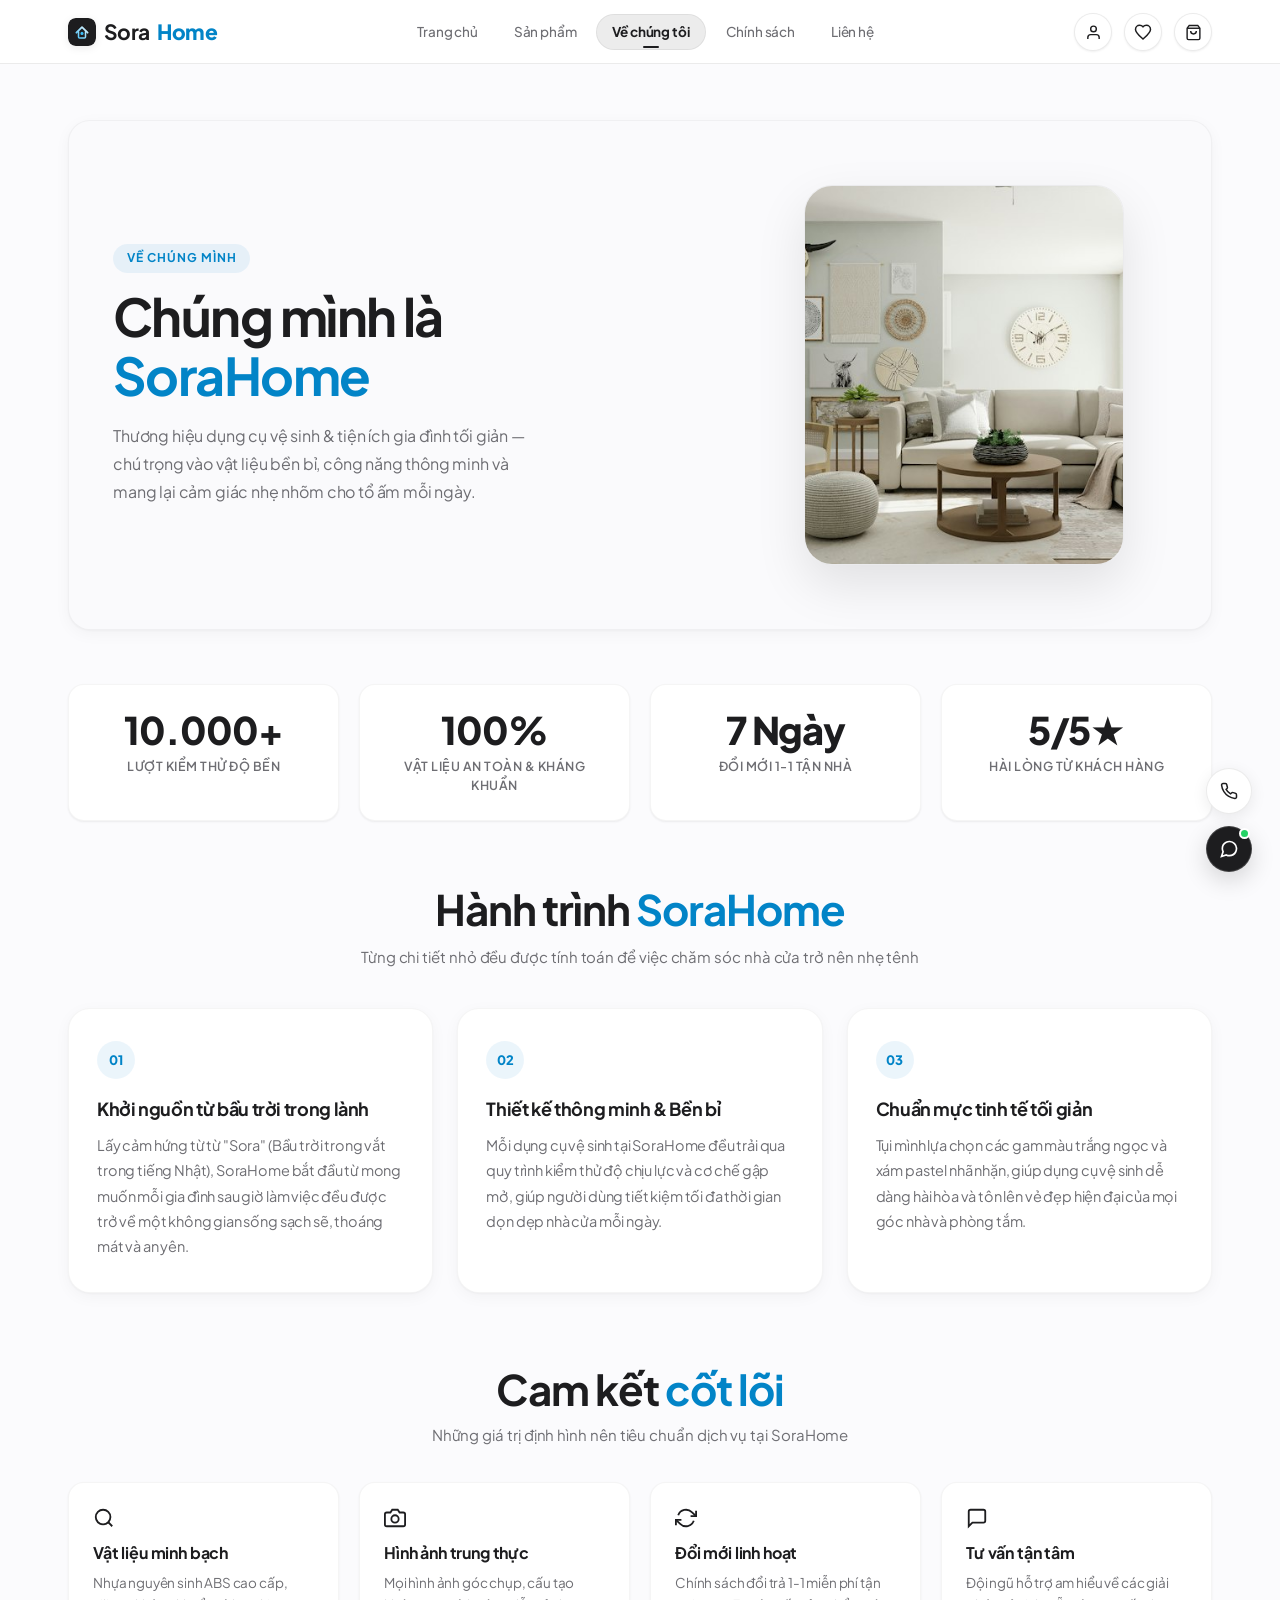
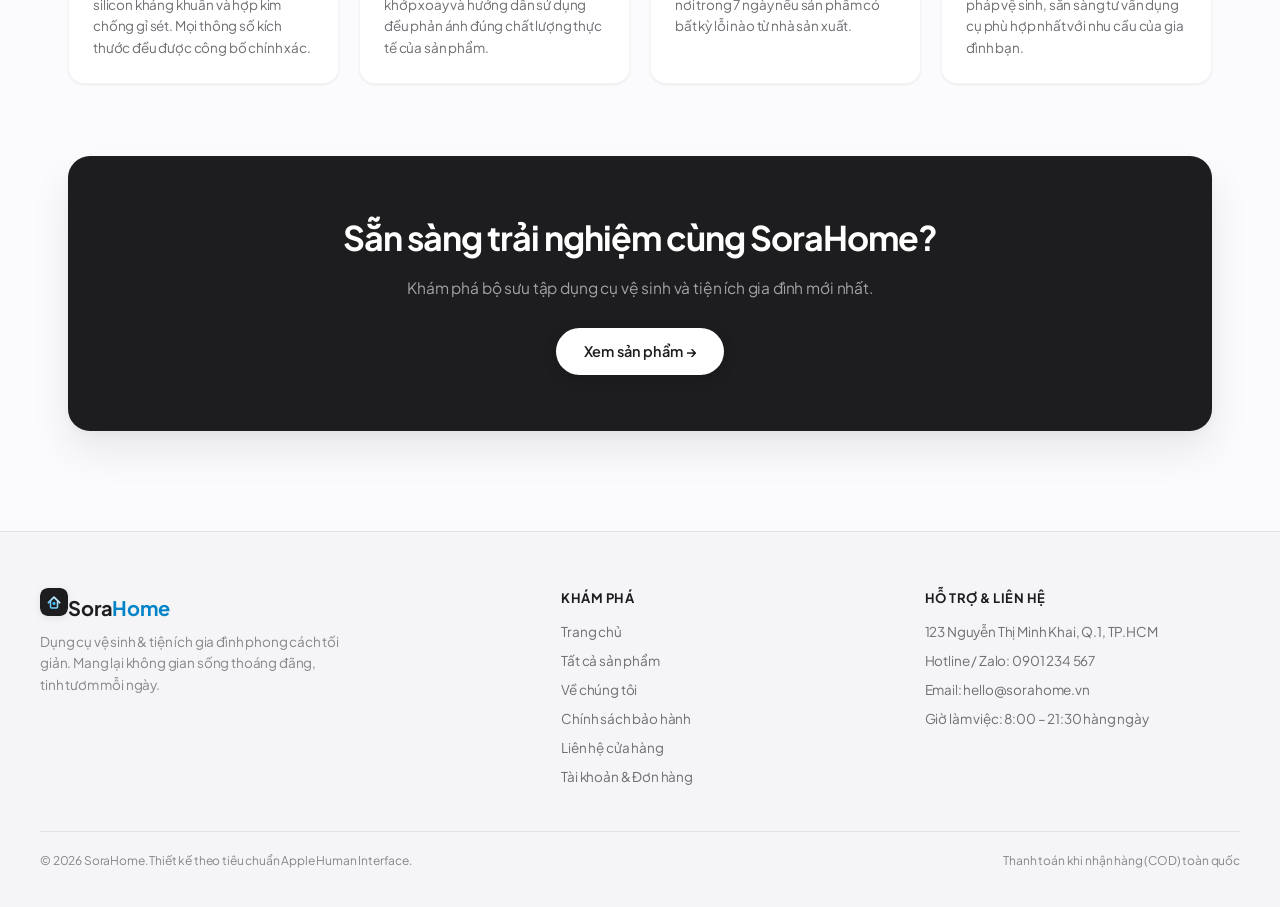
==== commit da490117: "feat: update favicon with physical ico and png, replace hair clip visuals with clean living spaces o" ====
--- a/about.html
+++ b/about.html
@@ -5,12 +5,14 @@
   <meta name="viewport" content="width=device-width, initial-scale=1.0"/>
   <title>Về chúng tôi — SoraHome</title>
   <meta name="description" content="Câu chuyện và triết lý thiết kế của SoraHome — Dụng cụ vệ sinh & Tiện ích nhà cửa tối giản."/>
-  <link rel="icon" type="image/svg+xml" href="favicon.svg"/>
+  <link rel="icon" type="image/svg+xml" href="favicon.svg?v=26"/>
+  <link rel="alternate icon" type="image/x-icon" href="favicon.ico?v=26"/>
+  <link rel="apple-touch-icon" href="favicon.png?v=26"/>
   <meta name="theme-color" content="#38BDF8"/>
   <meta property="og:title" content="Câu chuyện SoraHome — Không gian trong lành, tinh tươm từng góc nhỏ"/>
   <meta property="og:description" content="Khám phá triết lý thiết kế dụng cụ vệ sinh nhà cửa tối giản chuẩn phong cách Nhật Bản của SoraHome."/>
-  <meta property="og:image" content="favicon.svg"/>
-  <link rel="stylesheet" href="style.css?v=25"/>
+  <meta property="og:image" content="favicon.png?v=26"/>
+  <link rel="stylesheet" href="style.css?v=26"/>
 </head>
 <body>
 
@@ -32,7 +34,7 @@
     </div>
     <div class="about-visual scroll-reveal-right delay-2" style="text-align:center;">
       <div style="width: 320px; max-width: 100%; height: 380px; margin: 0 auto; border-radius: 28px; overflow: hidden; box-shadow: 0 20px 50px rgba(0,0,0,0.1); border: 1px solid rgba(0,0,0,0.06);">
-        <img src="images/lifestyle/about-atelier-muse.jpg" alt="Không gian sống tinh tươm cùng SoraHome" style="width:100%; height:100%; object-fit:cover; display:block;"/>
+        <img src="images/lifestyle/about-sorahome.jpg" alt="Không gian sống tinh tươm cùng SoraHome" style="width:100%; height:100%; object-fit:cover; display:block;"/>
       </div>
     </div>
   </div>
@@ -144,9 +146,9 @@
 <div id="site-footer"></div>
 <div class="toast-container"></div>
 
-<script src="products.js?v=25"></script>
-<script src="cart.js?v=25"></script>
-<script src="main.js?v=25"></script>
+<script src="products.js?v=26"></script>
+<script src="cart.js?v=26"></script>
+<script src="main.js?v=26"></script>
 <script>
   renderHeader();
   renderFooter();
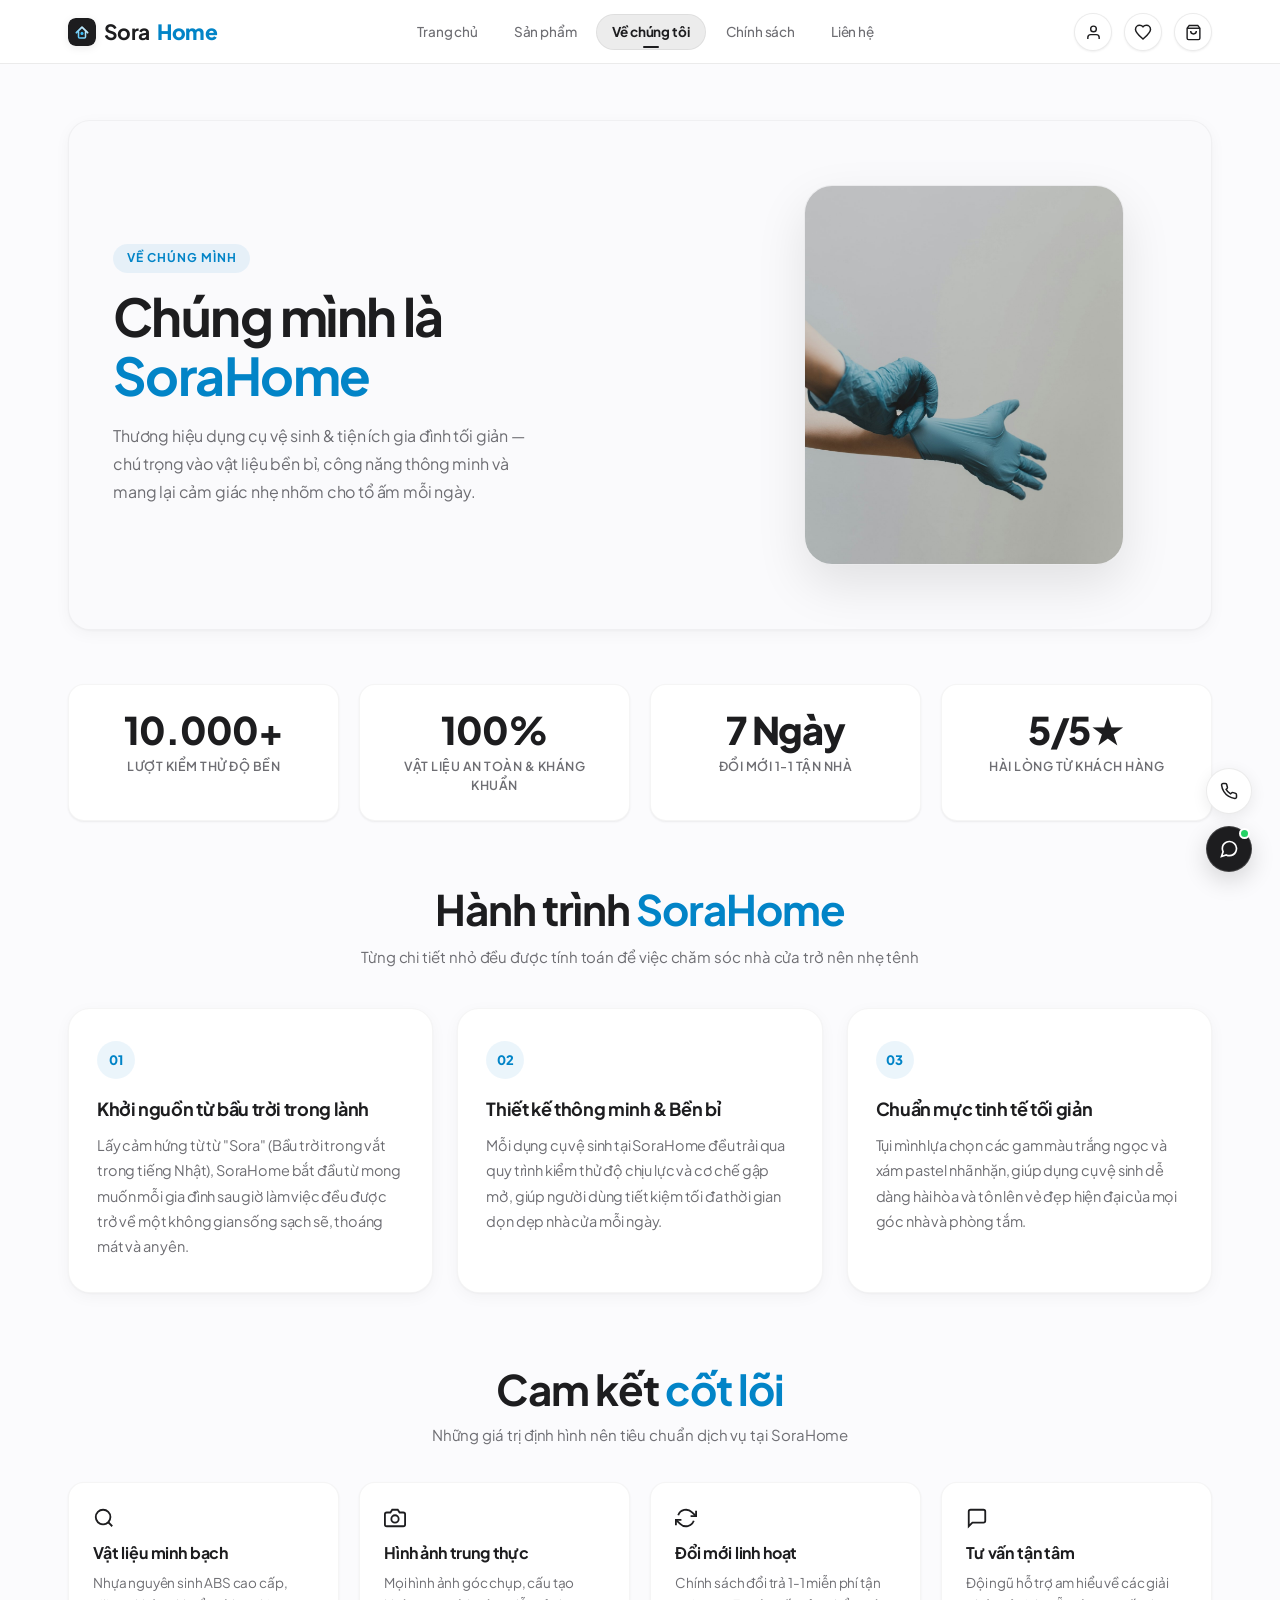
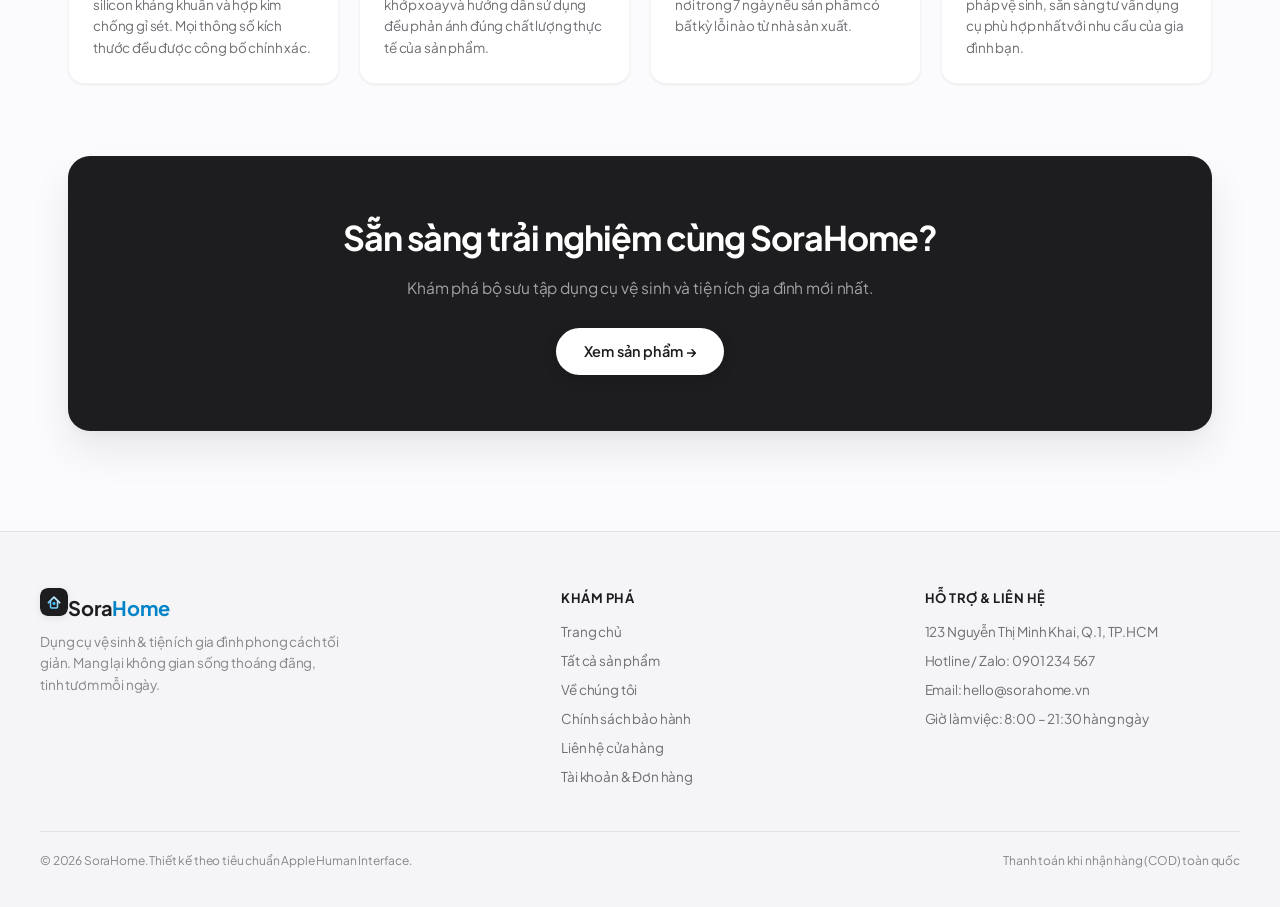
==== commit 045d4015: "feat: streamline single authentic color per product, remove fake swatches and hover image swap, refi" ====
--- a/about.html
+++ b/about.html
@@ -34,7 +34,7 @@
     </div>
     <div class="about-visual scroll-reveal-right delay-2" style="text-align:center;">
       <div style="width: 320px; max-width: 100%; height: 380px; margin: 0 auto; border-radius: 28px; overflow: hidden; box-shadow: 0 20px 50px rgba(0,0,0,0.1); border: 1px solid rgba(0,0,0,0.06);">
-        <img src="images/lifestyle/about-sorahome.jpg" alt="Không gian sống tinh tươm cùng SoraHome" style="width:100%; height:100%; object-fit:cover; display:block;"/>
+        <img src="images/lifestyle/about-cleaning-lifestyle.jpg" alt="Không gian dụng cụ vệ sinh gọn gàng, tinh tươm cùng SoraHome" style="width:100%; height:100%; object-fit:cover; display:block;"/>
       </div>
     </div>
   </div>
@@ -146,9 +146,9 @@
 <div id="site-footer"></div>
 <div class="toast-container"></div>
 
-<script src="products.js?v=26"></script>
-<script src="cart.js?v=26"></script>
-<script src="main.js?v=26"></script>
+<script src="products.js?v=28"></script>
+<script src="cart.js?v=28"></script>
+<script src="main.js?v=28"></script>
 <script>
   renderHeader();
   renderFooter();
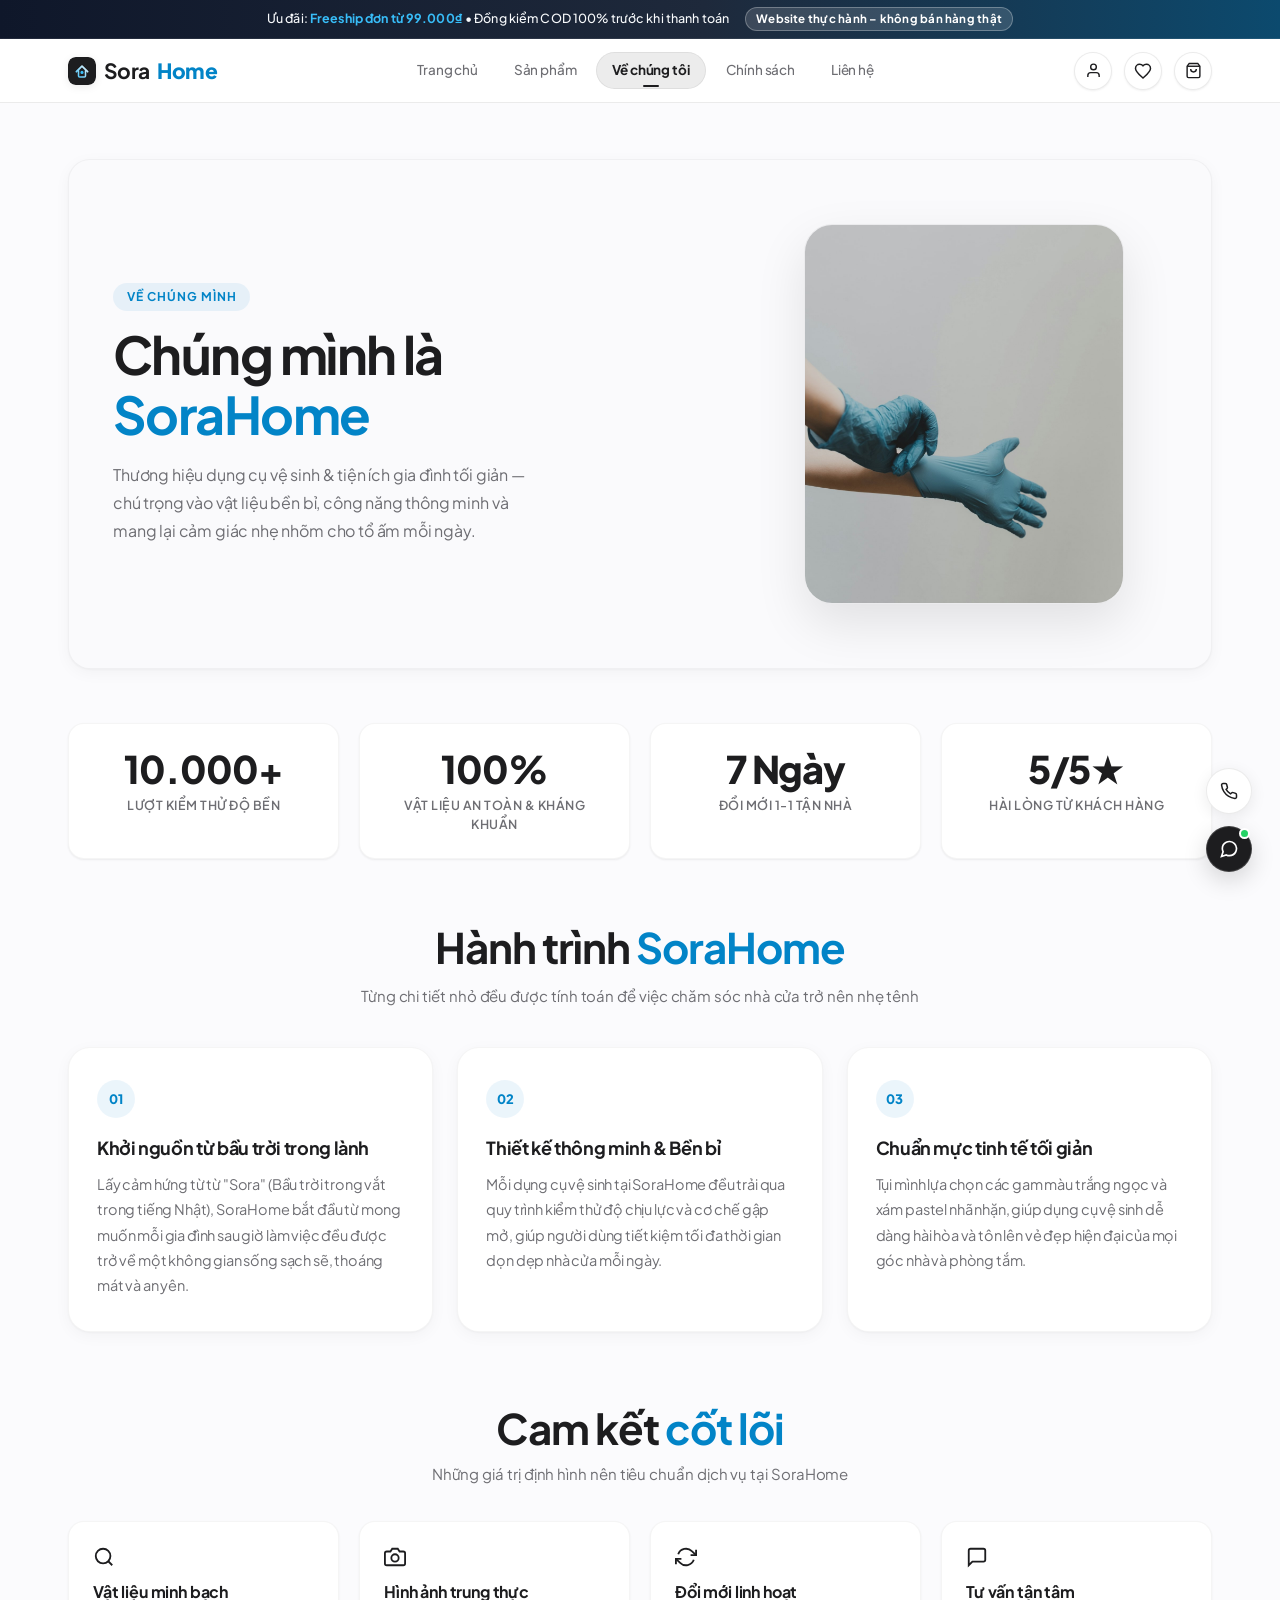
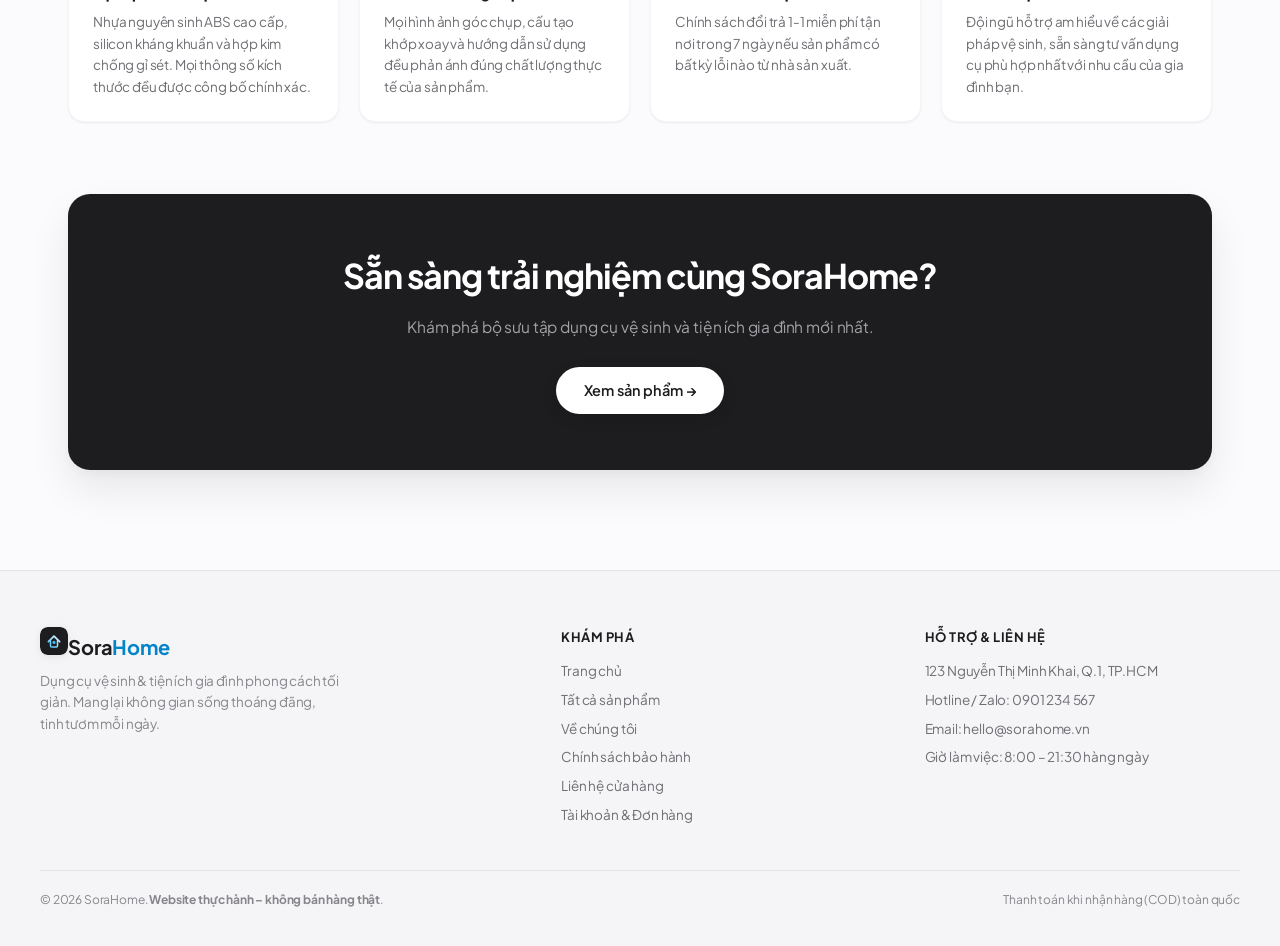
==== commit a571e12d: "feat: add sticky promo banner with always-visible practice site disclaimer, refine footer & 3-catego" ====
--- a/about.html
+++ b/about.html
@@ -1,4 +1,4 @@
-<!DOCTYPE html>
+﻿<!DOCTYPE html>
 <html lang="vi">
 <head>
   <meta charset="UTF-8"/>
@@ -12,7 +12,7 @@
   <meta property="og:title" content="Câu chuyện SoraHome — Không gian trong lành, tinh tươm từng góc nhỏ"/>
   <meta property="og:description" content="Khám phá triết lý thiết kế dụng cụ vệ sinh nhà cửa tối giản chuẩn phong cách Nhật Bản của SoraHome."/>
   <meta property="og:image" content="favicon.png?v=26"/>
-  <link rel="stylesheet" href="style.css?v=26"/>
+  <link rel="stylesheet" href="style.css?v=30"/>
 </head>
 <body>
 
@@ -146,9 +146,9 @@
 <div id="site-footer"></div>
 <div class="toast-container"></div>
 
-<script src="products.js?v=28"></script>
-<script src="cart.js?v=28"></script>
-<script src="main.js?v=28"></script>
+<script src="products.js?v=30"></script>
+<script src="cart.js?v=30"></script>
+<script src="main.js?v=30"></script>
 <script>
   renderHeader();
   renderFooter();
--- a/style.css
+++ b/style.css
@@ -24,7 +24,7 @@
   min-height: 100vh;
   line-height: 1.55;
   letter-spacing: -0.01em;
-  overflow-x: hidden;
+  overflow-x: clip;
 }
 
 img, svg {
@@ -112,18 +112,61 @@
 }
 
 #site-header {
-  min-height: 64px;
-}
-
-#app-header,
-header {
-  position: fixed;
+  position: sticky;
   top: 0;
   left: 0;
   right: 0;
   width: 100%;
+  z-index: 9999;
+}
+
+.promo-topbar {
+  background: linear-gradient(90deg, #0f172a 0%, #1e293b 55%, #0c4a6e 100%);
+  color: #f8fafc;
+  padding: 7px 20px;
+  font-size: 12.5px;
+  font-weight: 500;
+  letter-spacing: 0.01em;
+  display: flex;
+  align-items: center;
+  justify-content: center;
+  flex-wrap: wrap;
+  gap: 8px 16px;
+  text-align: center;
+  border-bottom: 1px solid rgba(255, 255, 255, 0.08);
+}
+
+.promo-topbar-text {
+  display: inline-flex;
+  align-items: center;
+  gap: 6px;
+}
+
+.promo-topbar-text strong {
+  color: #38bdf8;
+  font-weight: 700;
+}
+
+.practice-badge {
+  display: inline-flex;
+  align-items: center;
+  gap: 5px;
+  background: rgba(255, 255, 255, 0.14);
+  border: 1px solid rgba(255, 255, 255, 0.28);
+  color: #ffffff;
+  font-size: 11.5px;
+  font-weight: 700;
+  padding: 2px 10px;
+  border-radius: 999px;
+  letter-spacing: 0.02em;
+  white-space: nowrap;
+}
+
+#app-header,
+header {
+  position: relative;
+  width: 100%;
   height: 64px;
-  z-index: 9999;
   background: rgba(255, 255, 255, 0.88);
   backdrop-filter: blur(20px) saturate(180%);
   -webkit-backdrop-filter: blur(20px) saturate(180%);
@@ -2137,10 +2180,21 @@
 
 /* ── Responsive & iOS Mobile Sheet Navigation ── */
 @media (max-width: 768px) {
+  .promo-topbar {
+    padding: 6px 12px;
+    font-size: 11.5px;
+    gap: 5px 10px;
+  }
+
+  .practice-badge {
+    font-size: 11px;
+    padding: 2px 8px;
+  }
+
   nav {
     display: none;
-    position: fixed;
-    top: 64px;
+    position: absolute;
+    top: 100%;
     left: 0;
     right: 0;
     background: rgba(255, 255, 255, 0.94);
@@ -5339,41 +5393,106 @@
   margin: 0;
 }
 
-/* Unboxing Showcase */
-.soft-unboxing-card {
-  background: linear-gradient(135deg, #fffcf9 0%, #fff5f7 100%);
-  border: 1px solid rgba(214, 51, 108, 0.12);
-  border-radius: 28px;
-  padding: 36px;
+/* Packaging Assurance Box (Modern, balanced, household-appropriate) */
+.packaging-assurance-box {
+  background: #fbfbfd;
+  border: 1px solid var(--apple-border);
+  border-radius: 24px;
+  padding: 34px 28px;
+  margin: 0 auto 36px;
+  text-align: center;
+}
+
+.packaging-assurance-badge {
+  display: inline-flex;
+  align-items: center;
+  gap: 6px;
+  font-size: 12px;
+  font-weight: 700;
+  text-transform: uppercase;
+  letter-spacing: 0.05em;
+  color: var(--color-primary);
+  background: rgba(2, 132, 199, 0.08);
+  padding: 5px 14px;
+  border-radius: var(--radius-pill);
+  margin-bottom: 12px;
+}
+
+.packaging-assurance-heading {
+  font-size: clamp(20px, 3vw, 26px);
+  font-weight: 700;
+  color: var(--apple-black);
+  letter-spacing: -0.02em;
+  line-height: 1.3;
+  margin-bottom: 10px;
+}
+
+.packaging-assurance-sub {
+  font-size: 14.5px;
+  color: var(--apple-secondary);
+  max-width: 620px;
+  margin: 0 auto 26px;
+  line-height: 1.6;
+}
+
+.packaging-assurance-grid {
   display: grid;
-  grid-template-columns: 240px 1fr;
-  gap: 32px;
-  align-items: center;
-  margin: 40px 0;
-  box-shadow: 0 12px 32px rgba(214, 51, 108, 0.04);
-}
-
-@media (max-width: 768px) {
-  .soft-unboxing-card {
+  grid-template-columns: repeat(3, 1fr);
+  gap: 18px;
+  text-align: left;
+}
+
+@media (max-width: 820px) {
+  .packaging-assurance-grid {
     grid-template-columns: 1fr;
-    padding: 24px;
-    gap: 20px;
+    gap: 12px;
   }
-}
-
-.soft-unboxing-img-wrap {
-  width: 100%;
-  height: 240px;
-  border-radius: 20px;
-  overflow: hidden;
-  box-shadow: 0 10px 24px rgba(0, 0, 0, 0.08);
-}
-
-.soft-unboxing-img {
-  width: 100%;
-  height: 100%;
-  object-fit: cover;
-  display: block;
+  .packaging-assurance-box {
+    padding: 24px 18px;
+  }
+}
+
+.packaging-assurance-item {
+  background: #ffffff;
+  border: 1px solid var(--apple-border);
+  border-radius: 18px;
+  padding: 22px 18px;
+  transition: transform 0.25s ease, box-shadow 0.25s ease;
+  display: flex;
+  flex-direction: column;
+}
+
+.packaging-assurance-item:hover {
+  transform: translateY(-2px);
+  box-shadow: 0 8px 24px rgba(0, 0, 0, 0.04);
+}
+
+.packaging-assurance-icon {
+  width: 42px;
+  height: 42px;
+  border-radius: 12px;
+  background: rgba(2, 132, 199, 0.08);
+  color: var(--color-primary);
+  display: flex;
+  align-items: center;
+  justify-content: center;
+  margin-bottom: 14px;
+  flex-shrink: 0;
+}
+
+.packaging-assurance-title {
+  font-size: 15px;
+  font-weight: 700;
+  color: var(--apple-black);
+  margin-bottom: 8px;
+  line-height: 1.35;
+}
+
+.packaging-assurance-desc {
+  font-size: 13px;
+  color: var(--apple-secondary);
+  line-height: 1.6;
+  margin: 0;
 }
 
 /* Accordion FAQ */
@@ -5387,8 +5506,8 @@
 }
 
 .soft-faq-item.open {
-  border-color: rgba(214, 51, 108, 0.25);
-  box-shadow: 0 4px 16px rgba(214, 51, 108, 0.05);
+  border-color: rgba(2, 132, 199, 0.25);
+  box-shadow: 0 4px 16px rgba(2, 132, 199, 0.05);
 }
 
 .soft-faq-question {
@@ -5418,8 +5537,8 @@
 
 .soft-faq-item.open .soft-faq-arrow {
   transform: rotate(180deg);
-  background: rgba(214, 51, 108, 0.12);
-  color: var(--accent-rose);
+  background: rgba(2, 132, 199, 0.12);
+  color: var(--color-primary);
 }
 
 .soft-faq-answer {
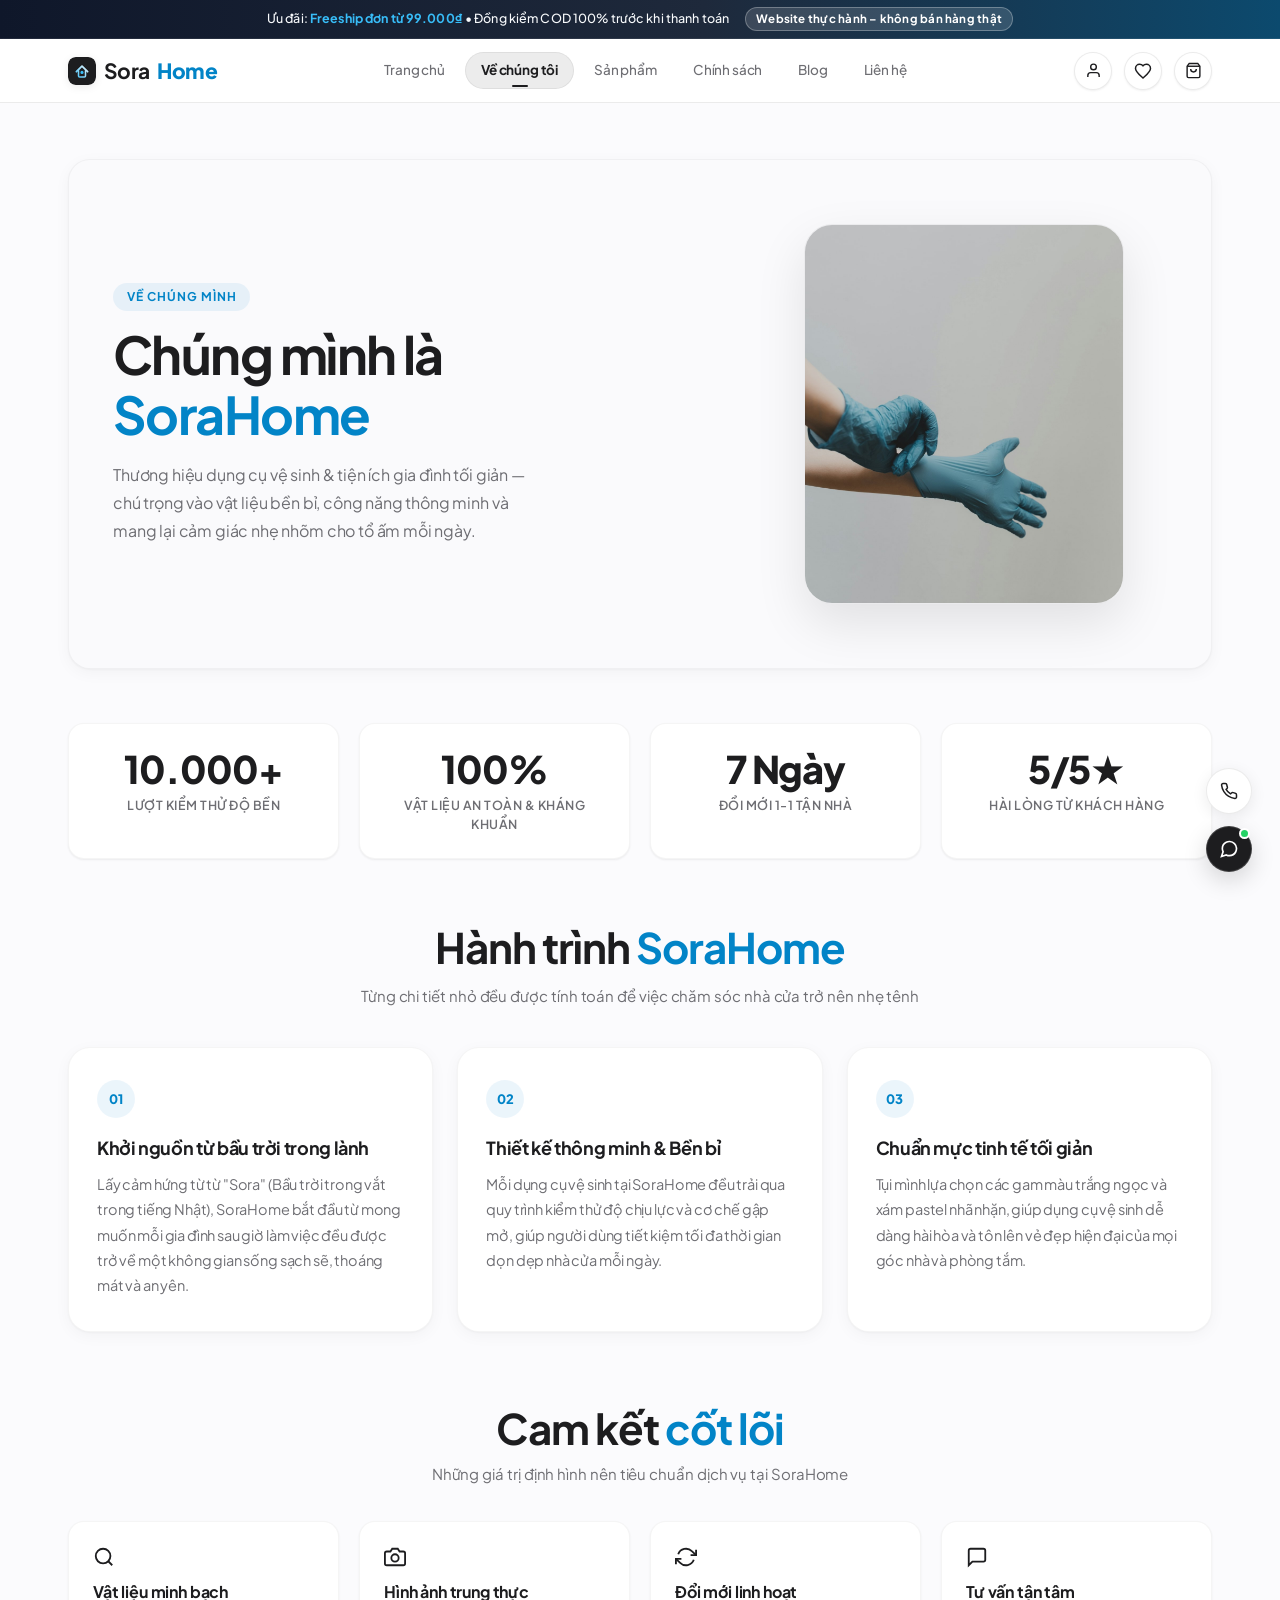
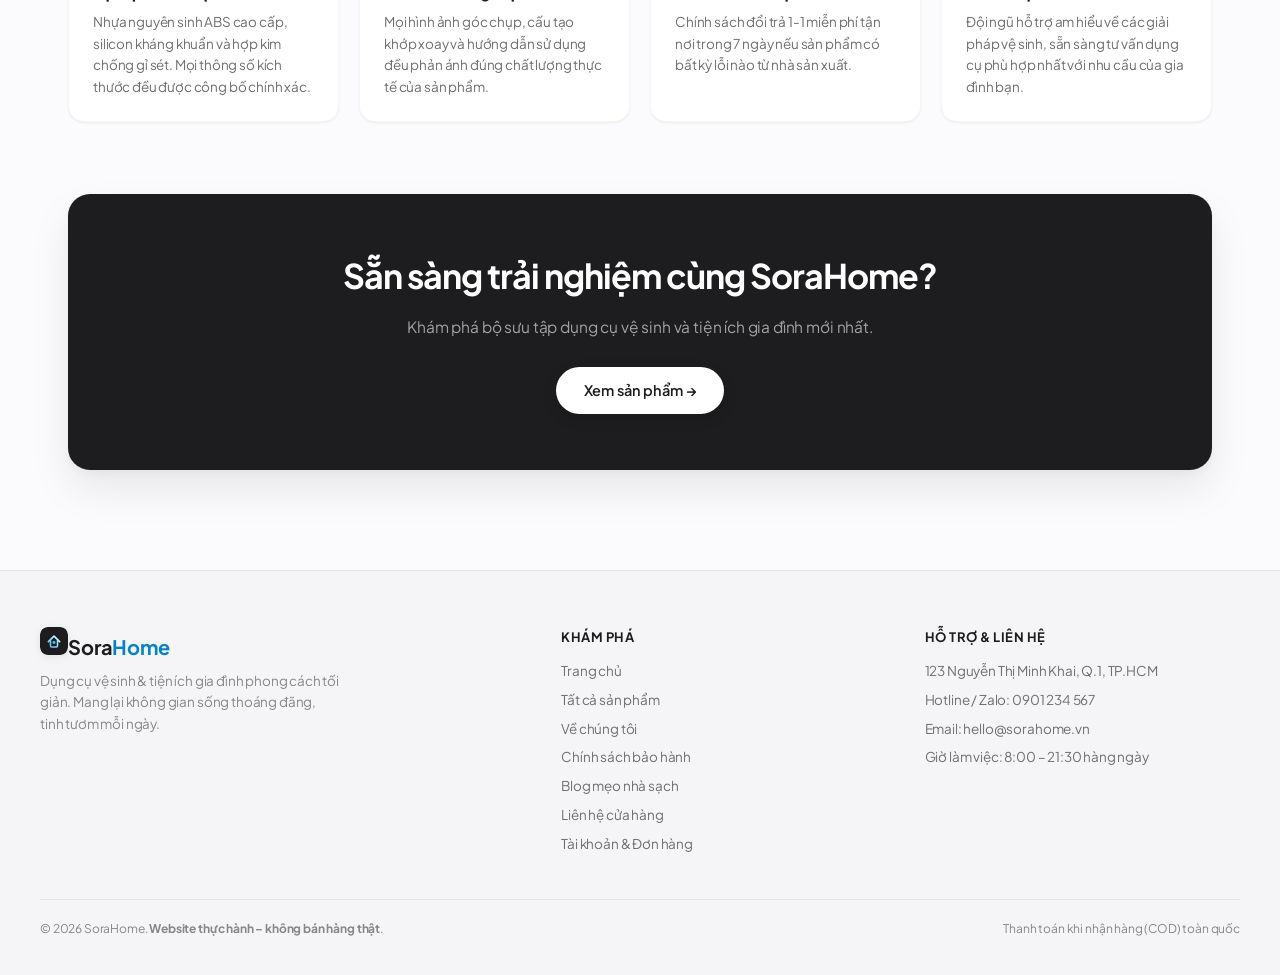
==== commit c6894d87: "chore: add Google Analytics G-4RBCGC3QDS and auto-sync rule" ====
--- a/about.html
+++ b/about.html
@@ -1,6 +1,15 @@
 ﻿<!DOCTYPE html>
 <html lang="vi">
 <head>
+  <!-- Google tag (gtag.js) -->
+  <script async src="https://www.googletagmanager.com/gtag/js?id=G-4RBCGC3QDS"></script>
+  <script>
+    window.dataLayer = window.dataLayer || [];
+    function gtag(){dataLayer.push(arguments);}
+    gtag('js', new Date());
+
+    gtag('config', 'G-4RBCGC3QDS');
+  </script>
   <meta charset="UTF-8"/>
   <meta name="viewport" content="width=device-width, initial-scale=1.0"/>
   <title>Về chúng tôi — SoraHome</title>
--- a/style.css
+++ b/style.css
@@ -1,4 +1,4 @@
-/* style.css — Nếp Tóc | Nâng cấp theo chuẩn Apple Design (WWDC Fluid Interfaces) */
+/* style.css — SoraHome | Nâng cấp theo chuẩn Apple Design (WWDC Fluid Interfaces) */
 
 /* ── Typography & System Fonts ── */
 @import url('https://fonts.googleapis.com/css2?family=Plus+Jakarta+Sans:wght@400;500;600;700;800&display=swap');
@@ -5555,3 +5555,611 @@
   max-height: 200px;
   padding: 0 22px 18px;
 }
+
+/* ── Feature: Product Compare Button, Bar & Modal ── */
+.btn-compare {
+  position: absolute;
+  top: 12px;
+  left: 12px;
+  z-index: 3;
+  padding: 5px 10px;
+  border-radius: var(--radius-pill);
+  background: rgba(255, 255, 255, 0.88);
+  backdrop-filter: blur(10px);
+  -webkit-backdrop-filter: blur(10px);
+  border: 1px solid var(--apple-border);
+  font-size: 11.5px;
+  font-weight: 600;
+  color: var(--apple-black);
+  transition: all var(--spring-quick);
+}
+
+.btn-compare:hover {
+  background: #ffffff;
+  border-color: var(--accent-rose-border);
+  color: var(--accent-rose);
+}
+
+.btn-compare.active {
+  background: var(--accent-rose);
+  color: #ffffff;
+  border-color: var(--accent-rose);
+}
+
+.compare-bar {
+  position: fixed;
+  bottom: 20px;
+  left: 50%;
+  transform: translateX(-50%);
+  z-index: 9500;
+  background: rgba(255, 255, 255, 0.9);
+  backdrop-filter: blur(20px) saturate(180%);
+  -webkit-backdrop-filter: blur(20px) saturate(180%);
+  border: 1px solid var(--apple-border);
+  box-shadow: var(--shadow-modal);
+  border-radius: var(--radius-lg);
+  padding: 10px 16px;
+  display: flex;
+  align-items: center;
+  gap: 14px;
+  max-width: calc(100vw - 24px);
+}
+
+.compare-bar-items {
+  display: flex;
+  align-items: center;
+  gap: 10px;
+  flex-wrap: wrap;
+}
+
+.compare-chip {
+  display: flex;
+  align-items: center;
+  gap: 8px;
+  background: var(--apple-surface-secondary);
+  padding: 5px 10px 5px 5px;
+  border-radius: var(--radius-pill);
+  font-size: 12.5px;
+  font-weight: 600;
+}
+
+.compare-chip img {
+  width: 28px;
+  height: 28px;
+  border-radius: 50%;
+  object-fit: cover;
+}
+
+.compare-chip button {
+  font-size: 15px;
+  line-height: 1;
+  color: var(--apple-secondary);
+  padding: 0 2px;
+}
+
+.compare-placeholder {
+  font-size: 12.5px;
+  color: var(--apple-tertiary);
+  padding: 0 6px;
+}
+
+.compare-bar-actions {
+  display: flex;
+  align-items: center;
+  gap: 8px;
+}
+
+.btn-compare-clear {
+  font-size: 12.5px;
+  font-weight: 600;
+  color: var(--apple-secondary);
+  padding: 6px 10px;
+}
+
+.btn-compare-go {
+  padding: 8px 16px !important;
+  font-size: 13px !important;
+}
+
+.btn-compare-go:disabled {
+  opacity: 0.45;
+  cursor: not-allowed;
+}
+
+.compare-modal-box {
+  max-width: 720px !important;
+  width: 94vw !important;
+  text-align: left !important;
+  padding: 24px !important;
+}
+
+.compare-modal-header {
+  display: flex;
+  justify-content: space-between;
+  align-items: flex-start;
+  margin-bottom: 16px;
+}
+
+.compare-modal-close {
+  font-size: 24px;
+  line-height: 1;
+  color: var(--apple-secondary);
+  padding: 4px 8px;
+}
+
+.compare-table-wrap {
+  overflow-x: auto;
+}
+
+.compare-table {
+  width: 100%;
+  border-collapse: collapse;
+  font-size: 13.5px;
+}
+
+.compare-table th,
+.compare-table td {
+  padding: 12px 10px;
+  border-bottom: 1px solid var(--apple-border);
+  vertical-align: top;
+}
+
+.compare-table td:first-child,
+.compare-table th:first-child {
+  width: 105px;
+  font-weight: 600;
+  color: var(--apple-secondary);
+}
+
+.compare-thumb {
+  width: 72px;
+  height: 72px;
+  border-radius: var(--radius-sm);
+  object-fit: cover;
+  margin-bottom: 8px;
+}
+
+.compare-prod-name {
+  font-weight: 700;
+  color: var(--apple-black);
+  font-size: 14px;
+}
+
+@media (max-width: 640px) {
+  .compare-bar {
+    flex-direction: column;
+    align-items: stretch;
+    gap: 10px;
+    bottom: 12px;
+  }
+  .compare-bar-actions {
+    justify-content: flex-end;
+  }
+}
+
+/* ── Feature 2: Smart 3-Step Quiz & Space Combos ── */
+.smart-section {
+  max-width: 1200px;
+  margin: 0 auto;
+  padding: 20px 28px 64px;
+}
+
+.smart-grid {
+  display: grid;
+  grid-template-columns: 1.05fr 0.95fr;
+  gap: 24px;
+  align-items: stretch;
+}
+
+.smart-card {
+  background: linear-gradient(180deg, #ffffff 0%, #fbfbfd 100%);
+  border: 1px solid var(--apple-border);
+  border-radius: 24px;
+  padding: 30px;
+  box-shadow: var(--shadow-card);
+  display: flex;
+  flex-direction: column;
+}
+
+.quiz-steps-pills {
+  display: flex;
+  gap: 8px;
+  flex-wrap: wrap;
+  margin-bottom: 12px;
+}
+
+.quiz-step-pill {
+  font-size: 11.5px;
+  font-weight: 600;
+  padding: 4px 10px;
+  border-radius: var(--radius-pill);
+  background: var(--apple-surface-secondary);
+  color: var(--apple-tertiary);
+  transition: all var(--spring-quick);
+}
+
+.quiz-step-pill.active {
+  background: var(--accent-rose-soft);
+  color: var(--accent-rose);
+  font-weight: 700;
+}
+
+.quiz-step-pill.done {
+  background: rgba(22, 163, 74, 0.1);
+  color: #15803d;
+}
+
+.smart-eyebrow {
+  font-size: 12px;
+  font-weight: 700;
+  text-transform: uppercase;
+  letter-spacing: 0.06em;
+  color: var(--accent-rose);
+  margin-bottom: 6px;
+}
+
+.smart-title {
+  font-size: 24px;
+  font-weight: 700;
+  letter-spacing: -0.02em;
+  color: var(--apple-black);
+  margin-bottom: 14px;
+}
+
+.smart-title em {
+  font-style: normal;
+  color: var(--accent-rose);
+}
+
+.quiz-progress {
+  height: 5px;
+  background: var(--apple-surface-secondary);
+  border-radius: var(--radius-pill);
+  overflow: hidden;
+  margin-bottom: 18px;
+}
+
+.quiz-progress-bar {
+  height: 100%;
+  background: var(--accent-rose);
+  border-radius: var(--radius-pill);
+  transition: width 0.35s var(--spring-bounce);
+}
+
+.quiz-question {
+  font-size: 15.5px;
+  font-weight: 700;
+  color: var(--apple-black);
+  margin-bottom: 14px;
+}
+
+.quiz-options {
+  display: flex;
+  flex-direction: column;
+  gap: 10px;
+}
+
+.quiz-opt-btn {
+  text-align: left;
+  padding: 14px 16px;
+  border-radius: var(--radius-md);
+  border: 1px solid var(--apple-border);
+  background: var(--apple-surface);
+  display: flex;
+  align-items: center;
+  justify-content: space-between;
+  gap: 12px;
+  transition: all var(--spring-quick);
+}
+
+.quiz-opt-btn:hover {
+  background: var(--accent-rose-soft);
+  border-color: var(--accent-rose);
+  box-shadow: var(--shadow-subtle);
+  transform: translateY(-1px);
+}
+
+.quiz-opt-arrow {
+  font-size: 15px;
+  font-weight: 700;
+  color: var(--apple-tertiary);
+  transition: transform var(--spring-quick), color var(--spring-quick);
+}
+
+.quiz-opt-btn:hover .quiz-opt-arrow {
+  color: var(--accent-rose);
+  transform: translateX(3px);
+}
+
+.quiz-opt-title {
+  font-size: 14px;
+  font-weight: 700;
+  color: var(--apple-black);
+}
+
+.quiz-opt-desc {
+  font-size: 12.5px;
+  color: var(--apple-secondary);
+  margin-top: 2px;
+}
+
+.quiz-back-btn {
+  margin-top: 14px;
+  font-size: 13px;
+  font-weight: 600;
+  color: var(--apple-secondary);
+}
+
+.quiz-result-badge {
+  display: inline-block;
+  padding: 4px 10px;
+  border-radius: var(--radius-pill);
+  background: var(--accent-rose-soft);
+  color: var(--accent-rose);
+  font-size: 12px;
+  font-weight: 700;
+  margin-bottom: 8px;
+}
+
+.quiz-result-reason {
+  font-size: 13.5px;
+  color: var(--apple-secondary);
+  margin-bottom: 14px;
+}
+
+.quiz-result-items {
+  display: flex;
+  flex-direction: column;
+  gap: 10px;
+}
+
+.quiz-rec-item {
+  display: flex;
+  align-items: center;
+  gap: 12px;
+  padding: 10px;
+  border-radius: var(--radius-md);
+  background: var(--apple-surface-secondary);
+}
+
+.quiz-rec-item img {
+  width: 48px;
+  height: 48px;
+  border-radius: var(--radius-sm);
+  object-fit: cover;
+}
+
+.quiz-rec-name {
+  display: block;
+  font-size: 13.5px;
+  font-weight: 700;
+  color: var(--apple-black);
+}
+
+.quiz-rec-price {
+  font-size: 13px;
+  font-weight: 700;
+  color: var(--accent-rose);
+}
+
+.combo-list {
+  display: flex;
+  flex-direction: column;
+  gap: 12px;
+}
+
+.combo-item {
+  display: flex;
+  align-items: center;
+  gap: 12px;
+  padding: 12px;
+  border-radius: var(--radius-md);
+  border: 1px solid var(--apple-border);
+  background: var(--apple-surface-secondary);
+}
+
+.combo-thumbs {
+  display: flex;
+  align-items: center;
+}
+
+.combo-thumbs img {
+  width: 36px;
+  height: 36px;
+  border-radius: 50%;
+  object-fit: cover;
+  border: 2px solid #ffffff;
+  margin-left: -10px;
+}
+
+.combo-thumbs img:first-child {
+  margin-left: 0;
+}
+
+.combo-name {
+  font-size: 14px;
+  font-weight: 700;
+  color: var(--apple-black);
+}
+
+.combo-desc {
+  font-size: 12px;
+  color: var(--apple-secondary);
+  margin-top: 2px;
+}
+
+.combo-meta {
+  display: flex;
+  align-items: center;
+  gap: 8px;
+  margin-top: 4px;
+}
+
+.combo-price {
+  font-size: 13.5px;
+  font-weight: 800;
+  color: var(--accent-rose);
+}
+
+.combo-ship-tag {
+  font-size: 11px;
+  font-weight: 700;
+  padding: 2px 8px;
+  border-radius: var(--radius-pill);
+  background: rgba(22, 163, 74, 0.12);
+  color: #15803d;
+}
+
+.combo-add-btn {
+  padding: 8px 14px !important;
+  font-size: 12.5px !important;
+  white-space: nowrap;
+}
+
+@media (max-width: 900px) {
+  .smart-grid {
+    grid-template-columns: 1fr;
+  }
+}
+
+@media (max-width: 520px) {
+  .combo-item {
+    flex-wrap: wrap;
+  }
+  .combo-add-btn {
+    width: 100%;
+  }
+}
+
+/* ── Blog Page & Reader Modal ── */
+.blog-grid {
+  display: grid;
+  grid-template-columns: repeat(auto-fit, minmax(280px, 1fr));
+  gap: 24px;
+}
+
+.blog-card {
+  background: var(--apple-surface);
+  border: 1px solid var(--apple-border-light);
+  border-radius: var(--radius-lg);
+  overflow: hidden;
+  box-shadow: var(--shadow-card);
+  cursor: pointer;
+  transition: transform 0.3s var(--spring-snappy), box-shadow 0.3s ease;
+  display: flex;
+  flex-direction: column;
+}
+
+.blog-card:hover {
+  transform: translateY(-4px);
+  box-shadow: var(--shadow-hover);
+}
+
+.blog-card-img-wrap {
+  position: relative;
+  height: 200px;
+  overflow: hidden;
+  background: var(--apple-surface-secondary);
+}
+
+.blog-card-img-wrap img {
+  width: 100%;
+  height: 100%;
+  object-fit: cover;
+  transition: transform 0.5s var(--spring-snappy);
+}
+
+.blog-card:hover .blog-card-img-wrap img {
+  transform: scale(1.04);
+}
+
+.blog-tag {
+  display: inline-block;
+  padding: 4px 10px;
+  border-radius: var(--radius-pill);
+  background: var(--accent-rose-soft);
+  color: var(--accent-rose);
+  font-size: 11.5px;
+  font-weight: 700;
+}
+
+.blog-tag-float {
+  position: absolute;
+  top: 12px;
+  left: 12px;
+  background: rgba(255, 255, 255, 0.92);
+  backdrop-filter: blur(10px);
+  -webkit-backdrop-filter: blur(10px);
+}
+
+.blog-card-body {
+  padding: 20px;
+  display: flex;
+  flex-direction: column;
+  flex: 1;
+}
+
+.blog-meta {
+  font-size: 12px;
+  color: var(--apple-tertiary);
+  margin-bottom: 6px;
+}
+
+.blog-card-title {
+  font-size: 17px;
+  font-weight: 700;
+  color: var(--apple-black);
+  line-height: 1.35;
+  margin-bottom: 8px;
+}
+
+.blog-card-excerpt {
+  font-size: 13.5px;
+  color: var(--apple-secondary);
+  line-height: 1.55;
+  margin-bottom: 14px;
+  flex: 1;
+}
+
+.blog-modal-box {
+  max-width: 680px !important;
+  width: 94vw !important;
+  max-height: 88vh;
+  overflow-y: auto;
+  text-align: left !important;
+  padding: 26px !important;
+}
+
+.blog-modal-img {
+  width: 100%;
+  height: 240px;
+  object-fit: cover;
+  border-radius: var(--radius-md);
+  margin-bottom: 18px;
+}
+
+.blog-modal-content p {
+  font-size: 14.5px;
+  color: var(--apple-black);
+  line-height: 1.7;
+  margin-bottom: 12px;
+}
+
+.blog-rec-box {
+  margin-top: 20px;
+  padding-top: 16px;
+  border-top: 1px solid var(--apple-border);
+}
+
+/* ── Accessibility: Reduced Motion ── */
+@media (prefers-reduced-motion: reduce) {
+  html {
+    scroll-behavior: auto;
+  }
+
+  *, *::before, *::after {
+    animation-duration: 0.01ms !important;
+    animation-iteration-count: 1 !important;
+    transition-duration: 0.01ms !important;
+  }
+}
